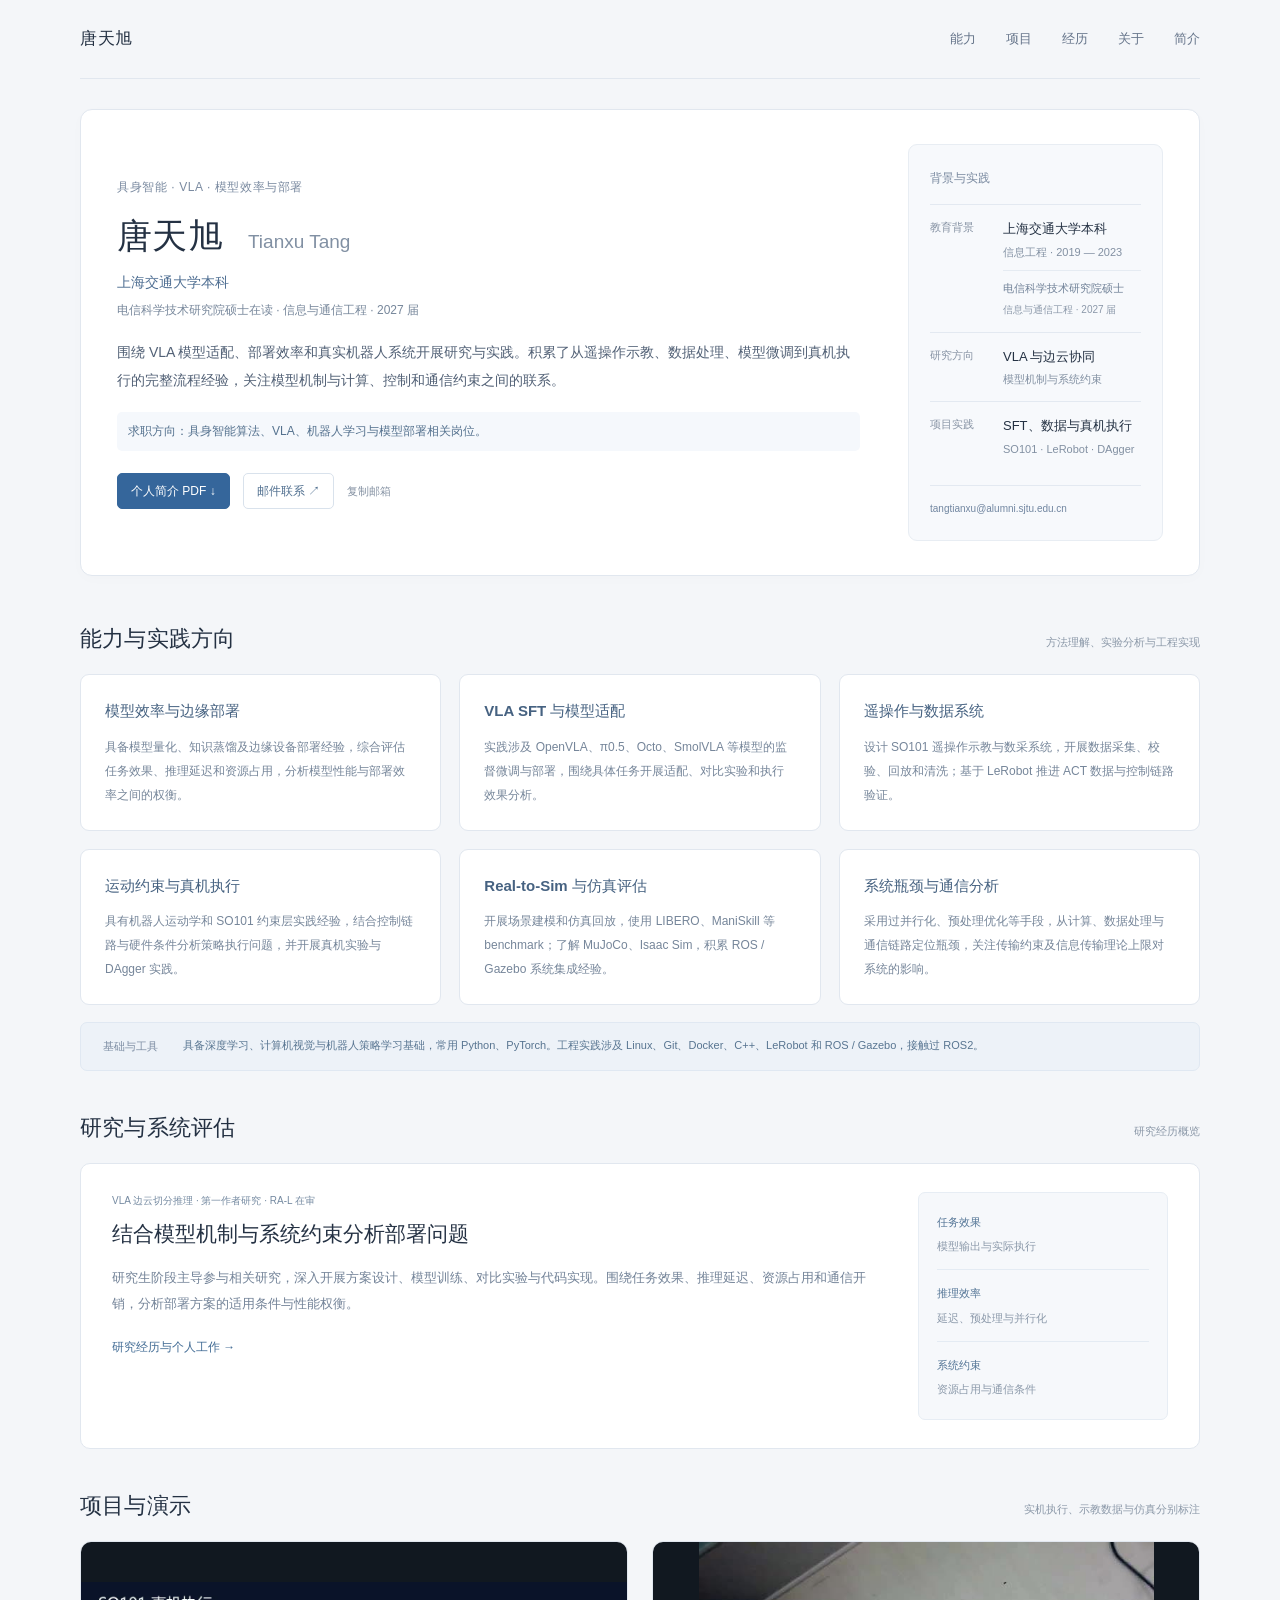
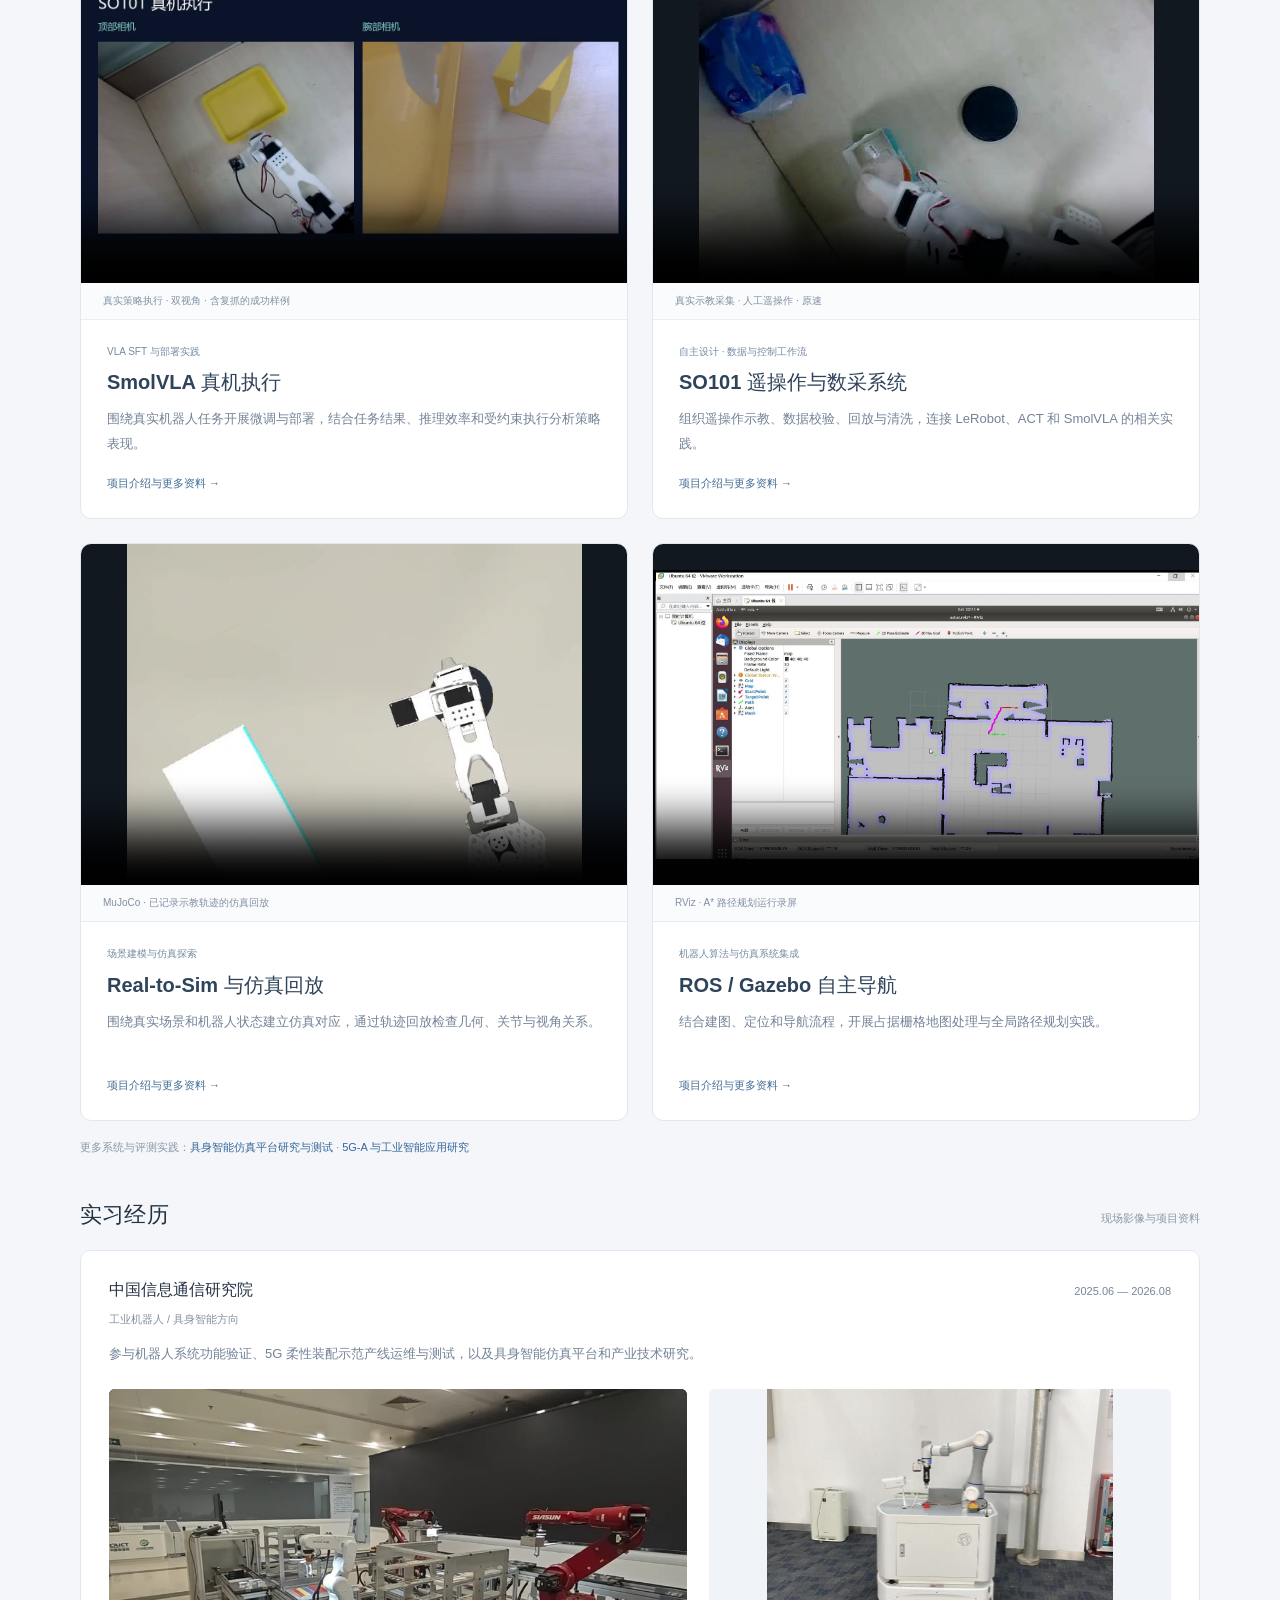
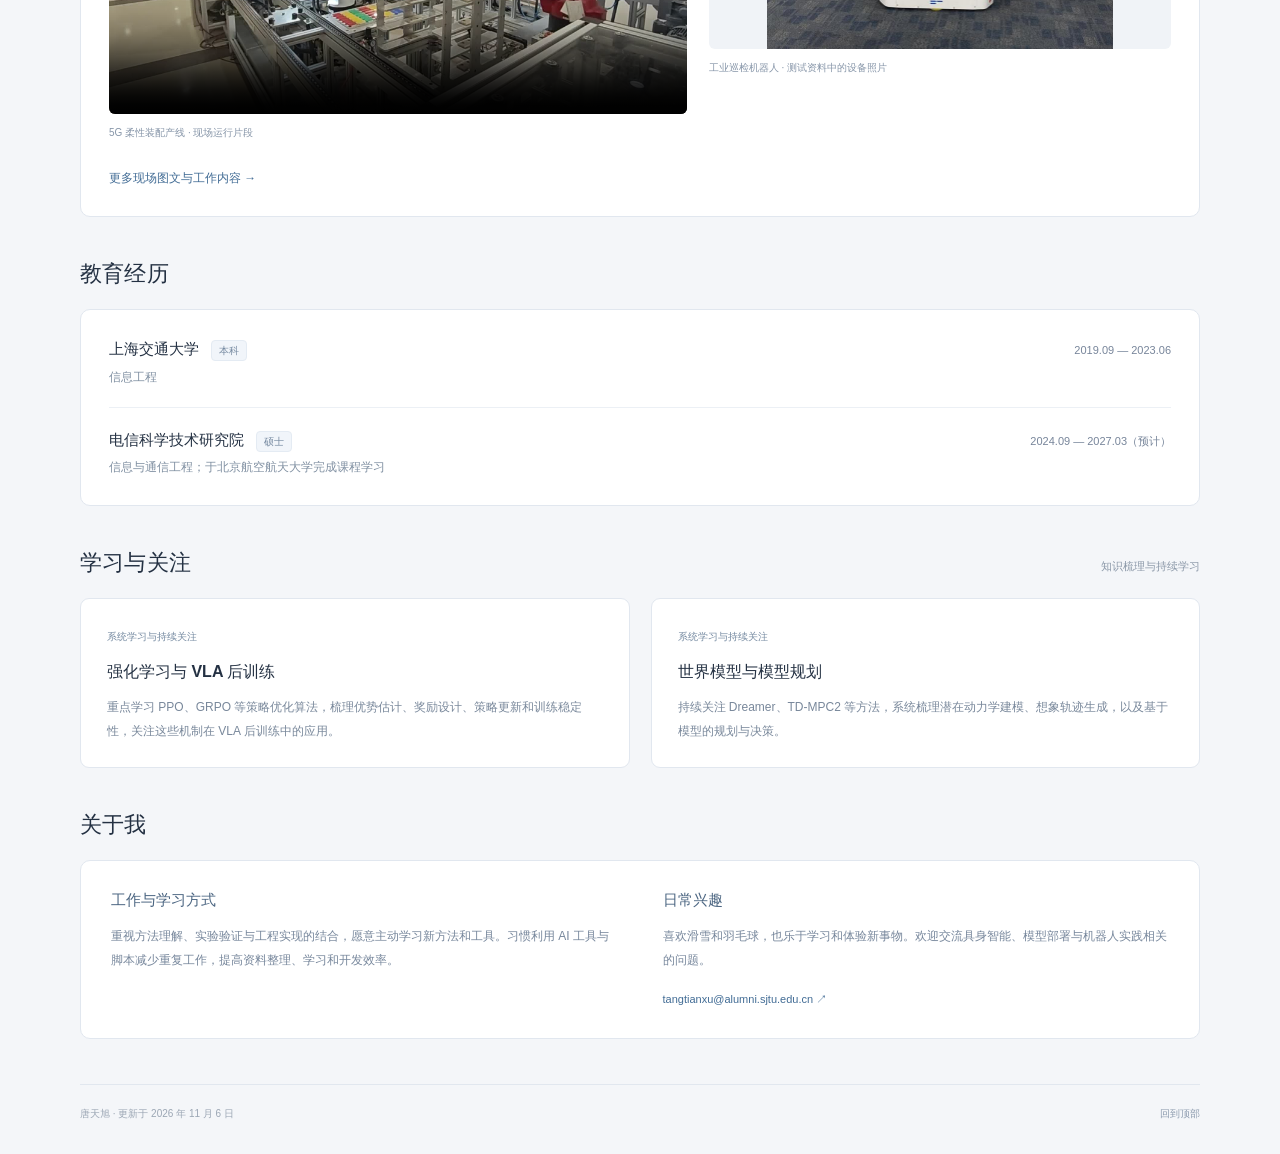
==== index.html @ 14cd5f8f "Publish portfolio with project demos and public profile" ====
<!doctype html><html lang="zh-CN"><head><meta charset="utf-8"><meta name="viewport" content="width=device-width, initial-scale=1"><meta name="theme-color" content="#f4f6f9"><meta name="description" content="唐天旭：上海交通大学本科，电信科学技术研究院硕士在读。VLA监督微调、模型效率、机器人数据与执行系统、Real-to-Sim项目与个人能力介绍。"><title>唐天旭 | 具身智能与模型部署</title><meta property="og:title" content="唐天旭 | 具身智能与模型部署"><meta property="og:description" content="VLA SFT、模型效率、机器人数据与真机执行。上海交通大学本科，电信科学技术研究院硕士在读。"><link rel="icon" href="favicon.svg" type="image/svg+xml"><link rel="stylesheet" href="styles.css"><script src="app.js" defer></script></head><body><a class="skip-link" href="#main">跳至正文</a><div class="page"><header class="site-header"><a class="site-name" href="index.html#about">唐天旭</a><nav aria-label="页面导航"><a href="index.html#capabilities">能力</a><a href="index.html#projects">项目</a><a href="index.html#experience">经历</a><a href="index.html#about-me">关于</a><a href="assets/tianxu-tang-profile.pdf" target="_blank" rel="noopener">简介</a></nav></header><main id="main">
<section class="intro" id="about" aria-labelledby="name"><div class="intro-main"><p class="intro-label">具身智能 · VLA · 模型效率与部署</p><h1 id="name">唐天旭 <span>Tianxu Tang</span></h1><p class="affiliation education-overview"><strong class="education-primary">上海交通大学本科</strong><span class="education-secondary">电信科学技术研究院硕士在读 · 信息与通信工程 · 2027 届</span></p><p>围绕 VLA 模型适配、部署效率和真实机器人系统开展研究与实践。积累了从遥操作示教、数据处理、模型微调到真机执行的完整流程经验，关注模型机制与计算、控制和通信约束之间的联系。</p><p class="job-interest">求职方向：具身智能算法、VLA、机器人学习与模型部署相关岗位。</p><div class="profile-links"><a class="resume-link" href="assets/tianxu-tang-profile.pdf" target="_blank" rel="noopener" download="唐天旭_个人简介.pdf">个人简介 PDF ↓</a><a class="email-link" href="mailto:tangtianxu@alumni.sjtu.edu.cn">邮件联系 ↗</a><button id="copy-email" type="button">复制邮箱</button><span id="copy-status" role="status"></span></div></div><aside class="profile-summary" aria-label="背景与实践概览"><p class="summary-heading">背景与实践</p><dl><div><dt>教育背景</dt><dd>上海交通大学本科<span>信息工程 · 2019 — 2023</span><span class="summary-masters">电信科学技术研究院硕士<span>信息与通信工程 · 2027 届</span></span></dd></div><div><dt>研究方向</dt><dd>VLA 与边云协同<span>模型机制与系统约束</span></dd></div><div><dt>项目实践</dt><dd>SFT、数据与真机执行<span>SO101 · LeRobot · DAgger</span></dd></div></dl><a href="mailto:tangtianxu@alumni.sjtu.edu.cn">tangtianxu@alumni.sjtu.edu.cn</a></aside></section>
<section id="capabilities" aria-labelledby="capabilities-title"><div class="section-heading"><h2 id="capabilities-title">能力与实践方向</h2><span>方法理解、实验分析与工程实现</span></div><div class="capability-grid"><article class="capability-card"><h3>模型效率与边缘部署</h3><p>具备模型量化、知识蒸馏及边缘设备部署经验，综合评估任务效果、推理延迟和资源占用，分析模型性能与部署效率之间的权衡。</p></article><article class="capability-card"><h3>VLA SFT 与模型适配</h3><p>实践涉及 OpenVLA、π0.5、Octo、SmolVLA 等模型的监督微调与部署，围绕具体任务开展适配、对比实验和执行效果分析。</p></article><article class="capability-card"><h3>遥操作与数据系统</h3><p>设计 SO101 遥操作示教与数采系统，开展数据采集、校验、回放和清洗；基于 LeRobot 推进 ACT 数据与控制链路验证。</p></article><article class="capability-card"><h3>运动约束与真机执行</h3><p>具有机器人运动学和 SO101 约束层实践经验，结合控制链路与硬件条件分析策略执行问题，并开展真机实验与 DAgger 实践。</p></article><article class="capability-card"><h3>Real-to-Sim 与仿真评估</h3><p>开展场景建模和仿真回放，使用 LIBERO、ManiSkill 等 benchmark；了解 MuJoCo、Isaac Sim，积累 ROS / Gazebo 系统集成经验。</p></article><article class="capability-card"><h3>系统瓶颈与通信分析</h3><p>采用过并行化、预处理优化等手段，从计算、数据处理与通信链路定位瓶颈，关注传输约束及信息传输理论上限对系统的影响。</p></article></div><div class="toolbox"><span>基础与工具</span><p>具备深度学习、计算机视觉与机器人策略学习基础，常用 Python、PyTorch。工程实践涉及 Linux、Git、Docker、C++、LeRobot 和 ROS / Gazebo，接触过 ROS2。</p></div></section>
<section id="research" aria-labelledby="research-title"><div class="section-heading"><h2 id="research-title">研究与系统评估</h2><span>研究经历概览</span></div><article class="research-overview"><div><p class="work-label">VLA 边云切分推理 · 第一作者研究 · RA-L 在审</p><h3>结合模型机制与系统约束分析部署问题</h3><p>研究生阶段主导参与相关研究，深入开展方案设计、模型训练、对比实验与代码实现。围绕任务效果、推理延迟、资源占用和通信开销，分析部署方案的适用条件与性能权衡。</p><a class="project-detail-link" href="projects/splitvla-codec.html">研究经历与个人工作 →</a></div><dl class="evaluation-focus"><div><dt>任务效果</dt><dd>模型输出与实际执行</dd></div><div><dt>推理效率</dt><dd>延迟、预处理与并行化</dd></div><div><dt>系统约束</dt><dd>资源占用与通信条件</dd></div></dl></article></section>
<section id="projects" aria-labelledby="projects-title"><div class="section-heading"><h2 id="projects-title">项目与演示</h2><span>实机执行、示教数据与仿真分别标注</span></div><div class="work-grid"><article class="work-card"><div class="work-media"><video controls muted playsinline preload="metadata" poster="assets/practice/smolvla-execution.png" aria-label="真实策略执行 · 双视角 · 含复抓的成功样例"><source src="assets/practice/smolvla-execution.mp4" type="video/mp4">可<a href="assets/practice/smolvla-execution.mp4">打开视频</a>。</video></div><p class="media-caption">真实策略执行 · 双视角 · 含复抓的成功样例</p><div class="work-card-body"><p class="work-label">VLA SFT 与部署实践</p><h3>SmolVLA 真机执行</h3><p>围绕真实机器人任务开展微调与部署，结合任务结果、推理效率和受约束执行分析策略表现。</p><div class="work-links"><a class="project-detail-link" href="projects/so101.html">项目介绍与更多资料 →</a></div></div></article><article class="work-card"><div class="work-media"><video controls muted playsinline preload="metadata" poster="assets/demos/so101-toy-poster.jpg" aria-label="真实示教采集 · 人工遥操作 · 原速"><source src="assets/demos/so101-toy-demonstration.mp4" type="video/mp4">可<a href="assets/demos/so101-toy-demonstration.mp4">打开视频</a>。</video></div><p class="media-caption">真实示教采集 · 人工遥操作 · 原速</p><div class="work-card-body"><p class="work-label">自主设计 · 数据与控制工作流</p><h3>SO101 遥操作与数采系统</h3><p>组织遥操作示教、数据校验、回放与清洗，连接 LeRobot、ACT 和 SmolVLA 的相关实践。</p><div class="work-links"><a class="project-detail-link" href="projects/so101.html#data-workflow">项目介绍与更多资料 →</a></div></div></article><article class="work-card"><div class="work-media"><video controls muted playsinline preload="metadata" poster="assets/practice/mujoco-trajectory-replay.jpg" aria-label="MuJoCo · 已记录示教轨迹的仿真回放"><source src="assets/practice/mujoco-trajectory-replay.mp4" type="video/mp4">可<a href="assets/practice/mujoco-trajectory-replay.mp4">打开视频</a>。</video></div><p class="media-caption">MuJoCo · 已记录示教轨迹的仿真回放</p><div class="work-card-body"><p class="work-label">场景建模与仿真探索</p><h3>Real-to-Sim 与仿真回放</h3><p>围绕真实场景和机器人状态建立仿真对应，通过轨迹回放检查几何、关节与视角关系。</p><div class="work-links"><a class="project-detail-link" href="projects/real-to-sim.html">项目介绍与更多资料 →</a></div></div></article><article class="work-card"><div class="work-media"><video controls muted playsinline preload="metadata" poster="assets/evidence/navigation-poster.jpg" aria-label="RViz · A* 路径规划运行录屏"><source src="assets/evidence/navigation-astar.mp4" type="video/mp4">可<a href="assets/evidence/navigation-astar.mp4">打开视频</a>。</video></div><p class="media-caption">RViz · A* 路径规划运行录屏</p><div class="work-card-body"><p class="work-label">机器人算法与仿真系统集成</p><h3>ROS / Gazebo 自主导航</h3><p>结合建图、定位和导航流程，开展占据栅格地图处理与全局路径规划实践。</p><div class="work-links"><a class="project-detail-link" href="projects/navigation.html">项目介绍与更多资料 →</a></div></div></article></div><p class="other-research-link">更多系统与评测实践：<a href="projects/industry.html#simulation">具身智能仿真平台研究与测试</a> · <a href="projects/industry.html#5g">5G-A 与工业智能应用研究</a></p></section>
<section id="experience" aria-labelledby="experience-heading"><div class="section-heading"><h2 id="experience-heading">实习经历</h2><span>现场影像与项目资料</span></div><article class="experience-card"><div class="entry-heading"><h3>中国信息通信研究院</h3><span class="date">2025.06 — 2026.08</span></div><p class="metadata">工业机器人 / 具身智能方向</p><p class="experience-summary">参与机器人系统功能验证、5G 柔性装配示范产线运维与测试，以及具身智能仿真平台和产业技术研究。</p><div class="experience-media"><figure><video controls muted playsinline preload="metadata" poster="assets/evidence/production-line-poster.jpg" aria-label="5G柔性装配示范产线现场运行片段"><source src="assets/evidence/production-line-demo.mp4" type="video/mp4">可<a href="assets/evidence/production-line-demo.mp4">打开产线视频</a>。</video><figcaption>5G 柔性装配产线 · 现场运行片段</figcaption></figure><figure><a href="assets/evidence/inspection-robot.jpeg" target="_blank" rel="noopener"><img src="assets/evidence/inspection-robot.jpeg" alt="原始测试报告中保存的工业巡检复合机器人设备照片。" loading="lazy"></a><figcaption>工业巡检机器人 · 测试资料中的设备照片</figcaption></figure></div><a class="project-detail-link" href="projects/industry.html">更多现场图文与工作内容 →</a></article></section><section id="education" aria-labelledby="education-heading"><div class="section-heading"><h2 id="education-heading">教育经历</h2></div><div class="education-card"><div class="education-entry"><div><h3>上海交通大学 <span class="degree-label">本科</span></h3><p>信息工程</p></div><span class="date">2019.09 — 2023.06</span></div><div class="education-entry"><div><h3>电信科学技术研究院 <span class="degree-label">硕士</span></h3><p>信息与通信工程；于北京航空航天大学完成课程学习</p></div><span class="date">2024.09 — 2027.03（预计）</span></div></div></section>
<section id="learning" aria-labelledby="learning-title"><div class="section-heading"><h2 id="learning-title">学习与关注</h2><span>知识梳理与持续学习</span></div><div class="learning-grid"><article class="learning-card"><span class="work-label">系统学习与持续关注</span><h3>强化学习与 VLA 后训练</h3><p>重点学习 PPO、GRPO 等策略优化算法，梳理优势估计、奖励设计、策略更新和训练稳定性，关注这些机制在 VLA 后训练中的应用。</p></article><article class="learning-card"><span class="work-label">系统学习与持续关注</span><h3>世界模型与模型规划</h3><p>持续关注 Dreamer、TD-MPC2 等方法，系统梳理潜在动力学建模、想象轨迹生成，以及基于模型的规划与决策。</p></article></div></section>
<section id="about-me" aria-labelledby="about-title"><div class="section-heading"><h2 id="about-title">关于我</h2></div><div class="about-card"><div><h3>工作与学习方式</h3><p>重视方法理解、实验验证与工程实现的结合，愿意主动学习新方法和工具。习惯利用 AI 工具与脚本减少重复工作，提高资料整理、学习和开发效率。</p></div><div><h3>日常兴趣</h3><p>喜欢滑雪和羽毛球，也乐于学习和体验新事物。欢迎交流具身智能、模型部署与机器人实践相关的问题。</p><a class="project-detail-link" href="mailto:tangtianxu@alumni.sjtu.edu.cn">tangtianxu@alumni.sjtu.edu.cn ↗</a></div></div></section>
</main><footer><span>唐天旭 · 更新于 2026 年 11 月 6 日</span><a href="#about">回到顶部</a></footer></div></body></html>
---- styles.css ----
@charset "UTF-8";
:root{--bg:#f4f6f9;--surface:#fff;--ink:#243143;--muted:#718096;--blue:#35669b;--border:#e1e7ef;--soft:#f5f8fc;font-family:Arial,"Segoe UI","Microsoft YaHei",sans-serif;color:var(--ink);background:var(--bg);font-size:14px;line-height:1.85;font-synthesis:none;text-rendering:optimizeLegibility}
*{box-sizing:border-box}html{scroll-behavior:smooth;scroll-padding-top:95px}body{margin:0}a{color:var(--blue);text-decoration:none}a:hover{text-decoration:underline}button,select{font:inherit}button{cursor:pointer}a:focus-visible,button:focus-visible,select:focus-visible,summary:focus-visible{outline:2px solid var(--blue);outline-offset:4px}p{margin:10px 0}strong{font-weight:600}.page{width:calc(100% - 80px);max-width:1120px;margin:0 auto}.site-header{height:79px;display:flex;align-items:center;justify-content:space-between;gap:25px;border-bottom:1px solid var(--border);position:sticky;top:0;background:var(--bg);z-index:10}.site-name{font-size:17px;font-weight:600;color:var(--ink);letter-spacing:.5px}.site-header nav{display:flex;gap:30px;font-size:13px}.site-header nav a{color:#65748a;padding:8px 0}.site-header nav a:hover{color:var(--blue);text-decoration:none}.intro{display:grid;grid-template-columns:minmax(0,1fr) 255px;gap:48px;align-items:center;margin-top:30px;margin-bottom:46px;padding:34px 36px;background:var(--surface);border:1px solid var(--border);border-radius:12px;box-shadow:0 3px 14px #23344804}.intro-label{font-size:12px;color:#7a8aa0;margin:0 0 13px;letter-spacing:.6px}h1{font-size:35px;line-height:1.4;font-weight:600;letter-spacing:.3px;margin:0 0 11px}h1 span{font-size:19px;color:#8190a3;margin-left:15px;font-weight:400;letter-spacing:0}.affiliation{font-size:12px;line-height:1.8;color:#718096;margin:0 0 19px}.intro-main>p:not(.affiliation):not(.intro-label){font-size:13px;line-height:1.95;color:#526176}.intro-main .job-interest{font-size:12px!important;margin:18px 0 0;padding:8px 11px;background:var(--soft);border-radius:5px;color:#54718e!important}.profile-links{display:flex;gap:13px;align-items:center;flex-wrap:wrap;margin-top:22px;font-size:12px}.profile-links a{display:inline-flex;align-items:center;gap:21px;padding:8px 13px;border-radius:5px;font-size:12px;line-height:1.5}.profile-links a:hover{text-decoration:none}.resume-link{background:var(--blue);color:white;border:1px solid var(--blue)}.resume-link:hover{background:#2a5789}.email-link{border:1px solid #d9e2ec;color:#506f8f;background:#fff}.email-link:hover{background:var(--soft)}.profile-links button{border:0;background:none;color:#8491a2;padding:5px 0;font-size:11px}.profile-links button:hover{color:var(--blue)}#copy-status{font-size:11px;color:#718096}.profile-summary{background:#f7f9fc;border:1px solid #e8edf3;border-radius:9px;padding:22px 21px;align-self:stretch;display:flex;flex-direction:column;justify-content:center}.summary-heading{font-size:12px;color:#7a8aa0;margin:0 0 15px;font-weight:400}.profile-summary dl{margin:0}.profile-summary dl>div{padding:13px 0;border-top:1px solid #e3e9f1;display:grid;grid-template-columns:64px 1fr;gap:9px;align-items:start}.profile-summary dt{font-size:11px;color:#8793a4;line-height:1.8}.profile-summary dd{margin:0;font-size:13px;font-weight:500;line-height:1.65}.profile-summary dd span{display:block;color:#8290a2;font-size:11px;font-weight:400;margin-top:3px}.profile-summary>a{font-size:10px;overflow-wrap:anywhere;margin-top:14px;padding-top:14px;border-top:1px solid #e3e9f1;color:#7186a0}
main>section:not(.intro){margin:40px 0}.section-heading{display:flex;justify-content:space-between;align-items:baseline;gap:20px;margin-bottom:19px}.section-heading h2{margin:0;font-size:22px;line-height:1.5;font-weight:600;letter-spacing:.2px}.section-heading>span{font-size:11px;color:#8b98a8}h3{font-size:16px;font-weight:600;line-height:1.7;margin:0 0 7px}.metadata{font-size:11px;color:#8490a1;margin:6px 0 13px}.featured-research{background:#fff;border:1px solid var(--border);border-radius:10px;padding:29px 30px;box-shadow:0 2px 9px #23344803}.publication{display:grid;grid-template-columns:245px minmax(0,1fr);gap:29px;align-items:start}.paper-thumbnail{display:block;padding-top:5px;text-align:center}.paper-thumbnail img{display:block;width:100%;height:auto;border:1px solid #e7ecf1;border-radius:5px}.paper-thumbnail:hover img{border-color:#bbcddd}.paper-thumbnail>span{font-size:10px;color:#97a2af;display:inline-block;margin-top:7px}.paper-description>h3{font-size:17px;line-height:1.65;margin-bottom:10px}.paper-description>h3 a{color:#315f8c}.paper-description>p{font-size:12px;color:#647186;line-height:1.95;margin:9px 0}.paper-description .metadata{font-size:11px;color:#7c8c9e}.paper-description strong{color:#3b5976}.resource-links{display:flex;gap:12px;align-items:center;flex-wrap:wrap;padding-top:5px}.resource-links>span{color:#c0c8d2}.note{font-size:11px!important;color:#8a97a7!important;line-height:1.9!important}.research-details{margin-left:274px;margin-top:9px}.research-details+.research-details{margin-top:3px}details{font-size:12px}summary{cursor:pointer;color:#5f7b98;line-height:1.8;padding:6px 0;font-size:11px}summary:hover{color:#285c91}.details-content{padding:10px 0 5px;color:#647186}.details-content>p{margin-top:0;margin-bottom:11px}.research-notes{display:grid;grid-template-columns:1fr 1fr;gap:18px;margin-top:18px}.text-publication{padding:23px 25px;background:#fff;border:1px solid var(--border);border-radius:9px}.text-publication h3{font-size:15px}.text-publication p{font-size:12px;color:#758296;line-height:1.95}.text-publication .metadata{font-size:10px;color:#8e9bad}.chart-controls{display:flex;gap:12px;align-items:center;margin:3px 0 17px;font-size:11px;color:#8391a2}.chart-controls select{font-size:11px;background:#fff;color:#516880;border:1px solid #d9e1eb;border-radius:4px;padding:5px 9px;max-width:100%}.comparison{max-width:590px}.bar-row{display:grid;grid-template-columns:43px 1fr 58px;gap:12px;align-items:center;font-size:11px;margin:12px 0}.bar-row>span:last-child{text-align:right;font-variant-numeric:tabular-nums}.bar-track{height:14px;background:#f0f3f7;border-radius:2px;overflow:hidden}.bar{height:100%;transition:width .25s}.raw{background:#b4c0cf}.codec{background:#4d7ba6}.chart-summary{font-size:11px;color:#687f96}.table-scroll{overflow-x:auto;max-width:100%;margin:18px 0}table{width:100%;border-collapse:collapse;white-space:nowrap;font-size:10px;font-variant-numeric:tabular-nums}caption{text-align:left;font-size:10px;color:#8996a6;padding-bottom:8px}th,td{padding:8px 9px;border-bottom:1px solid #e9edf3;text-align:right}th:first-child,td:first-child{text-align:left}th{font-weight:500;color:#6d8097}thead{background:#f5f8fb}
.project-list{display:grid;grid-template-columns:1fr 1fr;gap:20px}.project{background:#fff;border:1px solid var(--border);border-radius:10px;padding:25px 27px;min-width:0}.entry-heading{display:flex;justify-content:space-between;align-items:baseline;gap:20px}.entry-heading h3{margin:0}.project .entry-heading{display:block}.project .entry-heading h3{font-size:16px}.date{font-size:11px;font-weight:400;color:#94a0af;white-space:nowrap}.project .date{display:block;margin-top:4px}.project .metadata{padding-bottom:13px;border-bottom:1px solid #edf0f5;margin-bottom:15px}.project details{margin-top:9px}ul{margin:12px 0 9px;padding-left:18px;font-size:12px;color:#68778a;line-height:1.95}li{padding-left:2px;margin:7px 0}.other-projects{font-size:11px;color:#8a97a7;margin:16px 2px 0}.experience-card{background:#fff;border:1px solid var(--border);border-radius:10px;padding:25px 28px}.experience-card .metadata{margin-bottom:12px}.experience-card ul{max-width:950px}.education-card{background:#fff;border:1px solid var(--border);border-radius:10px;padding:7px 28px}.education-entry{display:flex;justify-content:space-between;align-items:baseline;gap:20px;padding:19px 0}.education-entry+.education-entry{border-top:1px solid #ecf0f5}.education-entry h3{font-size:15px;margin:0}.education-entry p{font-size:12px;margin:4px 0 0;color:#8090a2}.skills{display:grid;grid-template-columns:110px 1fr;gap:15px 24px;margin:0;font-size:12px;padding:25px 28px;border:1px solid var(--border);border-radius:10px;background:#fff}.skills dt{color:#8a98a9}.skills dd{margin:0;color:#687a8d}footer{display:flex;justify-content:space-between;gap:20px;font-size:10px;color:#9ba6b4;border-top:1px solid var(--border);margin-top:45px;padding:20px 0 30px}footer a{color:#8c9bae}.skip-link{position:fixed;top:-100px;left:12px;background:white;border:1px solid var(--blue);padding:8px 13px;z-index:20}.skip-link:focus{top:12px}
@media(min-width:1450px){.intro{padding:38px 42px;gap:58px}.page{max-width:1140px}}
@media(max-width:1000px){.page{width:calc(100% - 56px)}.intro{grid-template-columns:minmax(0,1fr) 220px;gap:30px;padding:30px}.profile-summary{padding:19px 17px}.profile-summary dl>div{grid-template-columns:55px 1fr;gap:7px}.profile-summary dd{font-size:12px}.profile-summary dt{font-size:10px}.profile-summary>a{font-size:9px}.publication{grid-template-columns:205px minmax(0,1fr);gap:25px}.research-details{margin-left:230px}.project{padding:23px}.project .entry-heading h3{font-size:15px}.intro-main>p:not(.affiliation):not(.intro-label){font-size:12px}.profile-links{gap:11px}.profile-links a{gap:15px;padding:8px 11px}}
@media(max-width:780px){.page{width:calc(100% - 40px)}.site-header{height:68px}.site-header nav{gap:24px;font-size:12px}.intro{padding:28px;grid-template-columns:minmax(0,1fr) 200px;gap:25px;margin-top:23px}.profile-summary{padding:17px 15px}.profile-summary dl>div{display:block;padding:10px 0}.profile-summary dt{margin-bottom:3px}.profile-summary dd{font-size:11px}.profile-summary dd span{font-size:10px}.profile-summary>a{font-size:9px;line-height:1.8}.summary-heading{font-size:11px;margin-bottom:9px}h1{font-size:29px}h1 span{display:block;margin:5px 0 0;font-size:16px}.affiliation{font-size:11px}.intro-label{font-size:10px}.profile-links{gap:10px;margin-top:18px}.profile-links a{font-size:11px;padding:8px 10px;gap:13px}.profile-links button{font-size:10px}.featured-research{padding:24px}.publication{grid-template-columns:165px minmax(0,1fr);gap:22px}.paper-description>h3{font-size:15px}.research-details{margin-left:187px}.project-list{gap:16px}.project{padding:21px}.project .entry-heading h3{font-size:14px}.project .metadata{font-size:10px}.research-notes{gap:16px}.text-publication{padding:21px}.text-publication h3{font-size:14px}.entry-heading{gap:14px}.section-heading h2{font-size:20px}.section-heading>span{font-size:10px}}
@media(max-width:620px){html{scroll-padding-top:82px}:root{font-size:13px}.page{width:calc(100% - 32px)}.site-header{height:62px}.site-name{font-size:16px}.site-header nav{gap:19px;font-size:11px}.intro{display:block;margin-top:19px;padding:25px 23px;margin-bottom:32px;border-radius:10px}.intro-label{font-size:10px;margin-bottom:10px}h1{font-size:29px;line-height:1.4}h1 span{display:inline-block;font-size:16px;margin:0 0 0 10px}.affiliation{font-size:11px;margin-bottom:16px}.intro-main>p:not(.affiliation):not(.intro-label){font-size:12px;line-height:1.95}.intro-main .job-interest{font-size:11px!important;margin-top:15px;padding:8px 10px}.profile-links{gap:12px;margin-top:19px}.profile-links a{font-size:11px;gap:18px;padding:9px 12px}.profile-links button{font-size:10px}.profile-summary{display:block;margin-top:24px;padding:17px 16px;border-radius:7px}.summary-heading{font-size:10px;margin-bottom:12px}.profile-summary dl{display:grid;grid-template-columns:1fr 1fr;gap:14px}.profile-summary dl>div{padding:0;border:0;display:block}.profile-summary dl>div:last-child{grid-column:1/-1;border-top:1px solid #e6ecf3;padding-top:12px;display:grid;grid-template-columns:1fr 1fr;gap:10px}.profile-summary dl>div:last-child dd span{margin-top:3px}.profile-summary dt{font-size:9px;margin-bottom:5px}.profile-summary dd{font-size:12px}.profile-summary dd span{font-size:10px}.profile-summary>a{display:block;font-size:10px;margin-top:13px;padding-top:12px}.section-heading{margin-bottom:14px;gap:12px}.section-heading h2{font-size:19px}.section-heading>span{font-size:9px}main>section:not(.intro){margin:30px 0}.featured-research{padding:22px 21px;border-radius:9px}.publication{display:flex;flex-direction:column;gap:18px}.paper-thumbnail{width:100%;max-width:310px;padding:0;margin:0 auto}.paper-thumbnail>span{font-size:9px;margin-top:5px}.paper-description>h3{font-size:15px;line-height:1.75}.paper-description>p{font-size:12px}.paper-description .metadata{font-size:10px}.resource-links{gap:10px}.research-details{margin-left:0;margin-top:9px}summary{font-size:11px}.research-notes{grid-template-columns:1fr;gap:13px;margin-top:13px}.text-publication{padding:20px 21px;border-radius:8px}.text-publication h3{font-size:14px}.text-publication p{font-size:11px}.text-publication .metadata{font-size:10px}.project-list{grid-template-columns:1fr;gap:14px}.project{padding:21px 22px;border-radius:9px}.project .entry-heading{display:flex;gap:13px}.project .entry-heading h3{font-size:14px}.project .date{font-size:9px;white-space:normal;flex-shrink:0}.project .metadata{font-size:10px;margin-top:7px}.other-projects{font-size:10px;line-height:1.9;margin-top:13px}.experience-card{padding:22px}.entry-heading{display:block}.entry-heading .date{display:block;font-size:10px;margin-top:3px}.entry-heading h3{font-size:15px}.metadata{font-size:10px}ul{font-size:11px;line-height:1.95}.education-card{padding:2px 22px}.education-entry{display:block;padding:19px 0}.education-entry h3{font-size:14px}.education-entry p{font-size:11px}.education-entry .date{display:block;font-size:10px;margin-top:6px}.skills{padding:21px 22px;font-size:11px;grid-template-columns:74px minmax(0,1fr);gap:13px 12px}.skills dt{font-size:10px}.note{font-size:10px!important}.bar-row{grid-template-columns:35px 1fr 50px;gap:8px;font-size:10px}.chart-controls{gap:9px;font-size:10px}.chart-controls select{font-size:10px}.table-scroll{margin-top:14px}th,td{font-size:9px;padding:7px 6px}footer{font-size:9px;margin-top:32px;padding-bottom:24px}}
@media(max-width:360px){.page{width:calc(100% - 26px)}.site-header nav{gap:14px}.intro{padding:22px 19px}h1{font-size:26px}h1 span{font-size:14px;margin-left:8px}.profile-links{gap:10px}.profile-links a{padding:8px 10px;gap:12px}.profile-summary dd{font-size:11px}.profile-summary dd span{font-size:9px}.section-heading>span{font-size:8px}.project .entry-heading{display:block}.project .date{margin-top:3px}.skills{padding-inline:19px;grid-template-columns:68px minmax(0,1fr);gap:12px 10px}}
@media(prefers-reduced-motion:reduce){html{scroll-behavior:auto}.bar{transition:none}}
.note{color:#738197!important}.date{color:#77859a}.paper-description .metadata,.text-publication .metadata{color:#758397}
@media(min-width:781px){.intro-main>p:not(.affiliation):not(.intro-label){font-size:14px}.paper-description>p,.text-publication p,ul,.skills{font-size:13px}}
@media(min-width:621px){.work-card .work-media{aspect-ratio:16/10}}
.capability-grid{display:grid;grid-template-columns:repeat(3,minmax(0,1fr));gap:18px}.capability-card{padding:23px 24px;background:#fff;border:1px solid var(--border);border-radius:9px}.capability-card h3{font-size:15px;color:#466281;margin-bottom:11px}.capability-card p{font-size:12px;line-height:2;color:#76869a;margin:0}.toolbox{display:flex;align-items:center;gap:25px;background:#edf2f8;border:1px solid #e0e8f2;border-radius:7px;margin-top:17px;padding:13px 22px}.toolbox>span{font-size:11px;color:#7d8da3;white-space:nowrap}.toolbox p{font-size:11px;color:#587591;line-height:1.8;margin:0}.research-overview{display:grid;grid-template-columns:minmax(0,1fr) 250px;gap:40px;background:#fff;border:1px solid var(--border);border-radius:10px;padding:28px 31px}.research-overview h3{font-size:21px;margin:7px 0 14px;line-height:1.6}.research-overview>div>p:not(.work-label){font-size:13px;line-height:2;color:#738398;margin:0 0 17px}.evaluation-focus{margin:0;align-self:center;background:#f6f8fb;border:1px solid #e7edf4;border-radius:7px;padding:6px 18px}.evaluation-focus>div{padding:13px 0}.evaluation-focus>div+div{border-top:1px solid #e4ebf3}.evaluation-focus dt{font-size:11px;color:#547596;margin-bottom:4px}.evaluation-focus dd{font-size:11px;color:#8a98a9;margin:0}.learning-grid{display:grid;grid-template-columns:1fr 1fr;gap:21px}.learning-card{padding:24px 26px;background:#fff;border:1px solid var(--border);border-radius:9px}.learning-card h3{font-size:16px;margin:9px 0 10px}.learning-card p{font-size:12px;color:#79889b;line-height:2;margin:0}.about-card{display:grid;grid-template-columns:1fr 1fr;gap:45px;background:#fff;border:1px solid var(--border);border-radius:10px;padding:26px 30px}.about-card h3{font-size:15px;color:#4c6682;margin-bottom:12px}.about-card p{font-size:12px;line-height:2;color:#77879c;margin:0 0 14px}.about-card .project-detail-link{font-size:11px;overflow-wrap:anywhere}.work-grid{row-gap:25px}.work-card-body>p:not(.work-label):not(.result-context){min-height:0}.profile-summary dd{overflow-wrap:anywhere}
@media(max-width:900px){.capability-grid{grid-template-columns:1fr 1fr}.research-overview{grid-template-columns:minmax(0,1fr) 205px;gap:25px;padding:25px}.research-overview h3{font-size:19px}.about-card{gap:28px}.toolbox{gap:18px}}
@media(max-width:620px){.capability-grid{grid-template-columns:1fr;gap:13px}.capability-card{padding:21px 22px}.capability-card h3{font-size:15px;margin-bottom:9px}.capability-card p{font-size:12px}.toolbox{display:block;padding:15px 20px}.toolbox>span{font-size:10px}.toolbox p{margin-top:7px;font-size:10px}.research-overview{display:block;padding:22px}.research-overview h3{font-size:18px}.research-overview>div>p:not(.work-label){font-size:12px}.evaluation-focus{margin-top:22px;padding:5px 17px}.evaluation-focus>div{display:grid;grid-template-columns:68px minmax(0,1fr);gap:12px;padding:11px 0}.evaluation-focus dt{margin:0;font-size:10px}.evaluation-focus dd{font-size:10px}.learning-grid{grid-template-columns:1fr;gap:14px}.learning-card{padding:22px}.learning-card h3{font-size:15px}.learning-card p{font-size:12px}.about-card{grid-template-columns:1fr;gap:18px;padding:23px}.about-card p{font-size:12px}.site-header nav{gap:15px;font-size:11px}.work-grid{row-gap:20px}}
@media(max-width:360px){.site-header nav{gap:11px;font-size:10px}.site-header{gap:15px}.profile-links{gap:10px}}
.education-overview{line-height:1.7}.education-overview .education-primary{display:block;font-size:14px;font-weight:600;color:#4e6e92}.education-overview .education-secondary{display:block;font-size:12px;color:#77879b;margin-top:5px}.profile-summary dd .summary-masters{font-size:11px;color:#718298;margin-top:9px;padding-top:8px;border-top:1px solid #e5ebf2;line-height:1.8}.profile-summary dd .summary-masters span{font-size:10px;color:#8c99aa;margin-top:2px}
.support-projects{display:grid;grid-template-columns:1fr 1fr;gap:22px}.support-project{background:#fff;border:1px solid var(--border);border-radius:10px;overflow:hidden;min-width:0}.support-media{display:block;aspect-ratio:16/9;overflow:hidden;background:#edf1f6}.support-media video{display:block;width:100%;height:100%;object-fit:contain;background:#121922}.support-media img{display:block;width:100%;height:100%;object-fit:contain}.support-project-body{padding:22px 25px 25px}.support-project-body h3{font-size:17px;margin:6px 0 10px}.support-project-body>p:not(.work-label){font-size:12px;line-height:1.9;color:#75869a;margin:0 0 18px}.support-project-body .work-label{font-size:10px}.other-research-link{font-size:11px;color:#8a98aa;margin:16px 0 0}.experience-media{display:grid;grid-template-columns:1.25fr 1fr;gap:22px;margin:23px 0}.experience-media figure{margin:0;min-width:0}.experience-media figure>a{display:block;aspect-ratio:16/9;background:#f0f3f7;border-radius:6px;overflow:hidden}.experience-media img{display:block;width:100%;height:100%;object-fit:contain}.experience-media video{display:block;width:100%;aspect-ratio:16/9;border-radius:6px;background:#111820}.experience-media figcaption{font-size:10px;line-height:1.8;color:#8695a8;margin-top:10px}.evidence-video,.evidence-figure{margin:17px 0 21px}.evidence-video video{width:100%;display:block;aspect-ratio:16/9;background:#121922;border-radius:6px}.evidence-video figcaption,.evidence-figure figcaption,.evidence-gallery figcaption{font-size:10px;line-height:1.9;color:#8493a6;margin-top:10px}.evidence-figure img{display:block;width:100%;height:auto;border-radius:5px}.source-note{font-size:10px!important;color:#8997a8!important;line-height:1.9!important}.evidence-gallery{display:grid;grid-template-columns:1fr 1fr;gap:23px;margin-top:24px}.evidence-gallery figure{margin:0;min-width:0}.evidence-gallery figure>a{display:block;aspect-ratio:16/10;background:#f1f4f8;border-radius:5px;overflow:hidden}.evidence-gallery img{display:block;width:100%;height:100%;object-fit:contain}
@media(max-width:780px){.education-overview .education-primary{font-size:13px}.education-overview .education-secondary{font-size:11px}.profile-summary dd .summary-masters{font-size:10px}.support-projects{gap:18px}.support-project-body{padding:21px}.support-project-body h3{font-size:15px}.experience-media{gap:17px}.experience-media figcaption{font-size:9px}}
@media(max-width:620px){.education-overview .education-primary{font-size:13px}.education-overview .education-secondary{font-size:11px;line-height:1.85;max-width:270px}.profile-summary dd .summary-masters{font-size:10px;line-height:1.8;margin-top:7px;padding-top:6px}.profile-summary dd .summary-masters span{font-size:9px}.support-projects{grid-template-columns:1fr;gap:17px}.support-project-body{padding:21px 22px}.support-project-body h3{font-size:16px}.support-project-body>p:not(.work-label){font-size:12px}.experience-media{grid-template-columns:1fr;gap:20px;margin-top:20px}.experience-media figcaption{font-size:10px}.evidence-gallery{grid-template-columns:1fr;gap:23px}.evidence-video figcaption,.evidence-figure figcaption,.evidence-gallery figcaption{font-size:10px}.other-research-link{font-size:10px;line-height:1.9}}
.work-grid{display:grid;grid-template-columns:1fr 1fr;gap:24px}.work-card{background:#fff;border:1px solid var(--border);border-radius:11px;overflow:hidden;min-width:0}.work-media{position:relative;aspect-ratio:4/3;background:#edf1f6;overflow:hidden}.work-media>video{display:block;width:100%;height:100%;object-fit:contain;background:#111820}.keyframe-viewer{background:#e9edf3;display:flex;align-items:center;justify-content:center;padding:18px 18px 48px}.keyframe-viewer>img{height:100%;width:auto;max-width:100%;object-fit:contain;border-radius:4px}.keyframe-controls{display:flex;gap:7px;justify-content:center;position:absolute;bottom:12px;left:12px;right:12px}.keyframe-controls button{font-size:10px;padding:5px 13px;line-height:1.5;border:1px solid #cdd7e3;background:#f9fbfd;color:#74849a;border-radius:4px}.keyframe-controls button.active{background:var(--blue);border-color:var(--blue);color:white}.media-caption{font-size:10px;line-height:1.6;margin:0;padding:10px 22px;color:#8190a2;border-bottom:1px solid #e8edf3;background:#fafbfd}.work-card-body{padding:23px 26px 25px}.work-label{font-size:10px;color:#758aa1;margin:0 0 6px}.work-card-body h3{font-size:20px;margin:0 0 10px;color:#2f435a;line-height:1.5}.work-card-body>p:not(.work-label):not(.result-context){font-size:13px;line-height:1.9;color:#748397;min-height:49px;margin:0}.result-highlight{display:flex;align-items:center;gap:14px;margin:19px 0 8px;padding-top:15px;border-top:1px solid #edf1f5;flex-wrap:wrap}.result-highlight strong{font-size:25px;line-height:1.4;color:#3a6590;font-weight:600}.result-highlight>span{font-size:10px;line-height:1.7;color:#8b98a9;max-width:190px}.result-context{font-size:10px!important;color:#8c99aa!important;margin:7px 0 18px;line-height:1.8}.work-links{display:flex;align-items:center;gap:24px;font-size:11px;margin-top:16px}.work-links a{font-size:11px}.project-detail-link{font-size:12px;display:inline-flex;align-items:center;gap:15px;color:#426c95}.project-detail-link span{font-size:14px}.demo-task{border-top:1px solid #edf1f5;padding-top:15px;display:flex;gap:13px;align-items:center;margin:19px 0 9px;min-height:51px}.demo-task span{font-size:10px;color:#8a98a8}.demo-task strong{font-size:16px;color:#536d87;font-weight:500}.compact-projects{display:grid;grid-template-columns:repeat(3,minmax(0,1fr));gap:18px}.compact-projects>a{padding:22px 23px;background:#fff;border:1px solid var(--border);border-radius:9px;display:block}.compact-projects>a:hover{border-color:#bbcddd;text-decoration:none}.compact-category{font-size:10px;color:#8e9daf}.compact-projects h3{font-size:15px;margin:9px 0 7px;color:#4b6077}.compact-projects p{font-size:11px;line-height:1.9;color:#8493a5;margin:0 0 15px}.compact-more{font-size:10px;color:#5b7da0}.experience-summary{font-size:13px;color:#738296;line-height:1.95;margin:9px 0 17px;max-width:900px}.degree-label{display:inline-block;font-size:10px;font-weight:400;color:#7589a0;background:#f1f5fa;border:1px solid #e4ebf3;padding:1px 7px;margin-left:8px;vertical-align:middle;border-radius:4px}.detail-page{max-width:980px}.back-link{display:inline-block;font-size:11px;color:#8796a8;margin-top:24px}.detail-intro{padding:29px 31px;background:white;border:1px solid var(--border);border-radius:10px;margin-top:18px!important}.detail-intro h1{font-size:27px;margin:0 0 10px;line-height:1.6}.detail-intro p{font-size:12px;line-height:1.9;color:#8493a5;margin:0}.detail-section{padding:27px 31px;background:#fff;border:1px solid var(--border);border-radius:9px;margin:20px 0!important;min-width:0}.detail-section h2{font-size:18px;margin:0 0 17px;font-weight:500}.detail-section>p,.detail-section>ul{font-size:13px;color:#718095;line-height:1.95}.full-figure{margin:0}.full-figure img{display:block;width:100%;height:auto}.full-figure figcaption,.video-demo figcaption{font-size:10px;color:#8a98a9;line-height:1.8;margin-top:12px}.detail-media-grid{display:grid;grid-template-columns:1fr 1fr;gap:22px;margin:20px 0}.video-demo{margin:0;min-width:0}.video-demo video{width:100%;aspect-ratio:4/3;display:block;border-radius:6px;background:#111820}.detail-section .table-scroll{margin-top:24px}.detail-section .comparison{max-width:640px}.detail-section .note{margin-top:17px}.detail-section .chart-summary{margin-top:17px}
@media(max-width:900px){.work-grid{gap:18px}.work-card-body{padding:22px}.work-card-body h3{font-size:18px}.work-card-body>p:not(.work-label):not(.result-context){font-size:12px}.result-highlight{gap:10px}.result-highlight strong{font-size:23px}.result-highlight>span{font-size:9px;max-width:150px}.demo-task strong{font-size:14px}.compact-projects{gap:14px}.compact-projects>a{padding:20px}.compact-projects h3{font-size:14px}.media-caption{font-size:9px;padding-inline:19px}}
@media(max-width:620px){.work-grid{grid-template-columns:1fr;gap:19px}.work-media{aspect-ratio:4/3}.work-card-body{padding:22px}.work-card-body h3{font-size:19px}.work-card-body>p:not(.work-label):not(.result-context){font-size:12px;min-height:0}.result-highlight strong{font-size:25px}.result-highlight>span{font-size:10px;max-width:none}.result-context{font-size:10px!important}.work-links{font-size:11px;gap:22px}.media-caption{font-size:9px;padding:9px 19px}.keyframe-controls button{font-size:10px}.compact-projects{grid-template-columns:1fr;gap:12px}.compact-projects>a{padding:18px 21px;position:relative}.compact-projects h3{font-size:14px;padding-right:65px;margin:5px 0}.compact-projects p{font-size:11px;margin-bottom:0;padding-right:35px}.compact-more{position:absolute;right:20px;top:22px;font-size:9px}.compact-category{font-size:9px}.experience-summary{font-size:12px}.degree-label{font-size:9px}.detail-page .site-header nav{gap:15px;font-size:10px}.detail-intro{padding:23px}.detail-intro h1{font-size:22px}.detail-intro p{font-size:11px}.detail-section{padding:23px;margin:16px 0!important}.detail-section h2{font-size:17px}.detail-section>p,.detail-section>ul{font-size:12px}.detail-media-grid{grid-template-columns:1fr;gap:24px}.video-demo figcaption,.full-figure figcaption{font-size:10px}.back-link{font-size:10px;margin-top:19px}}
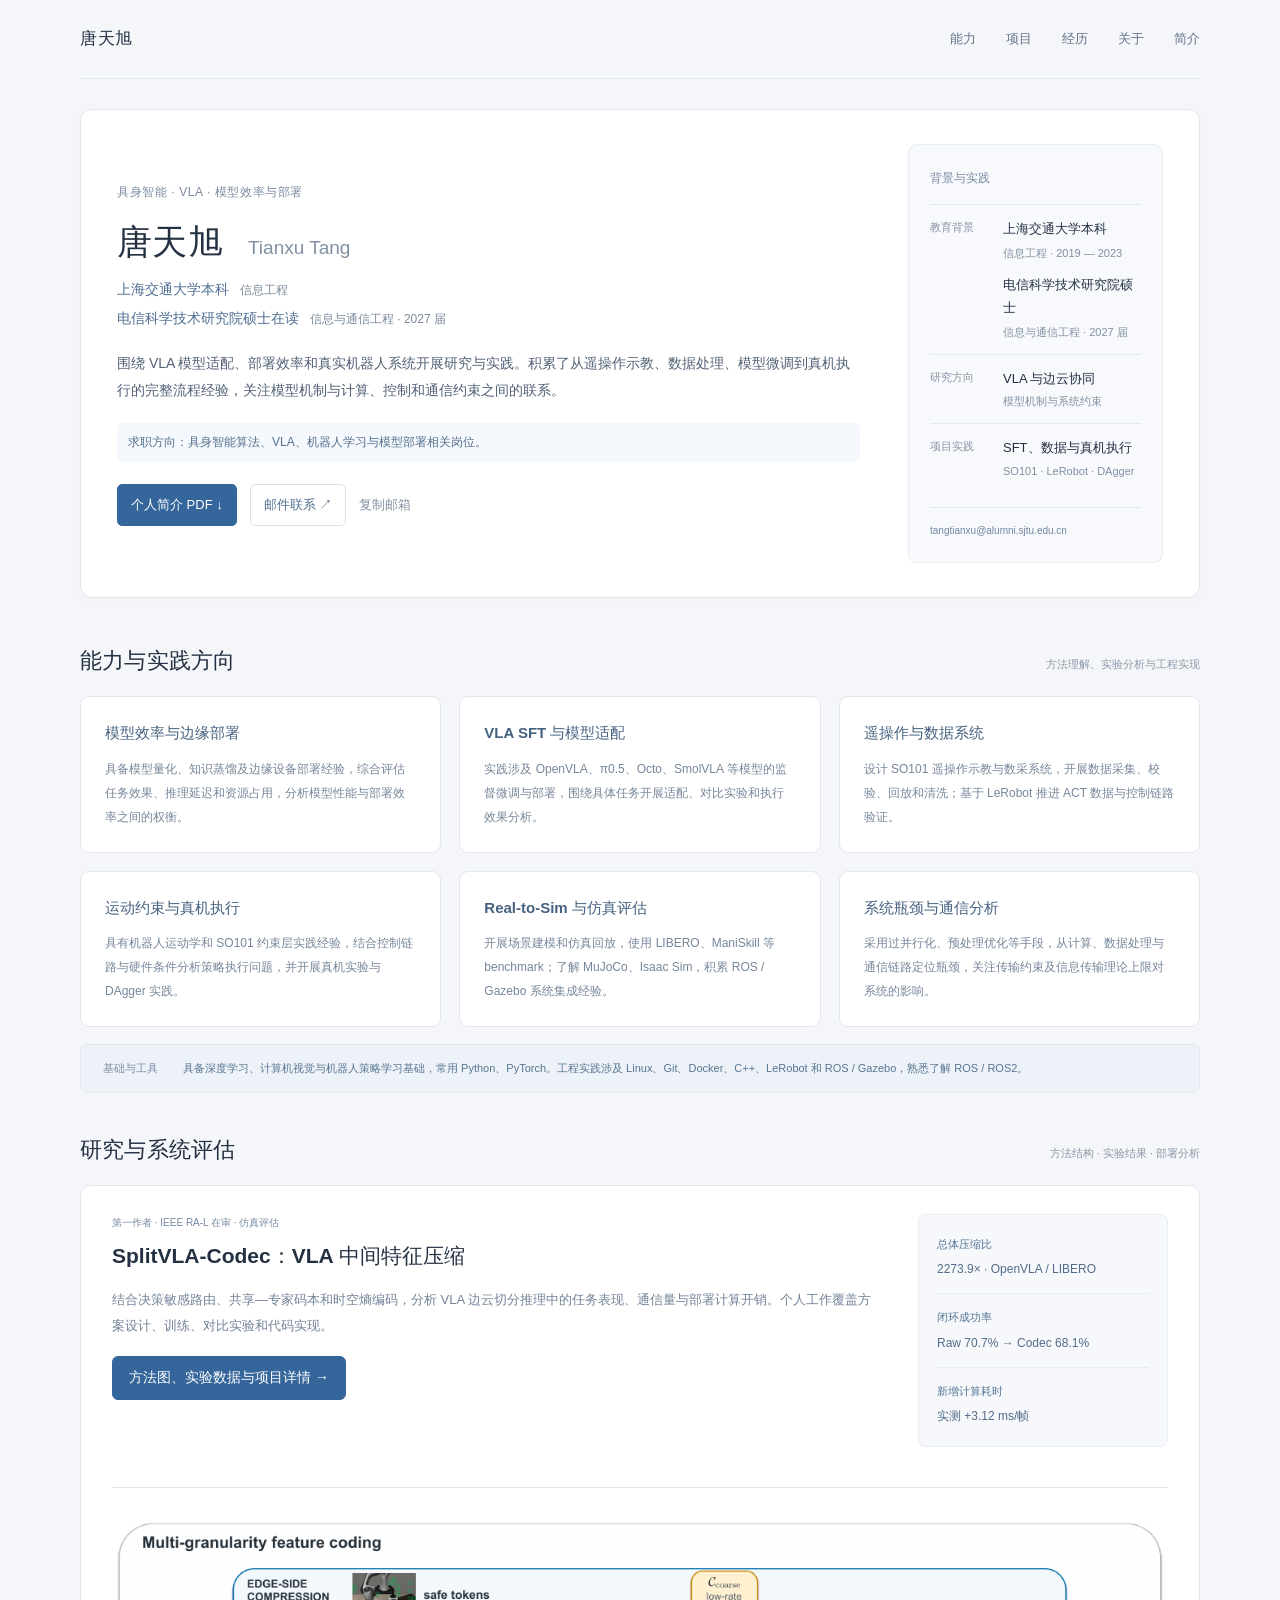
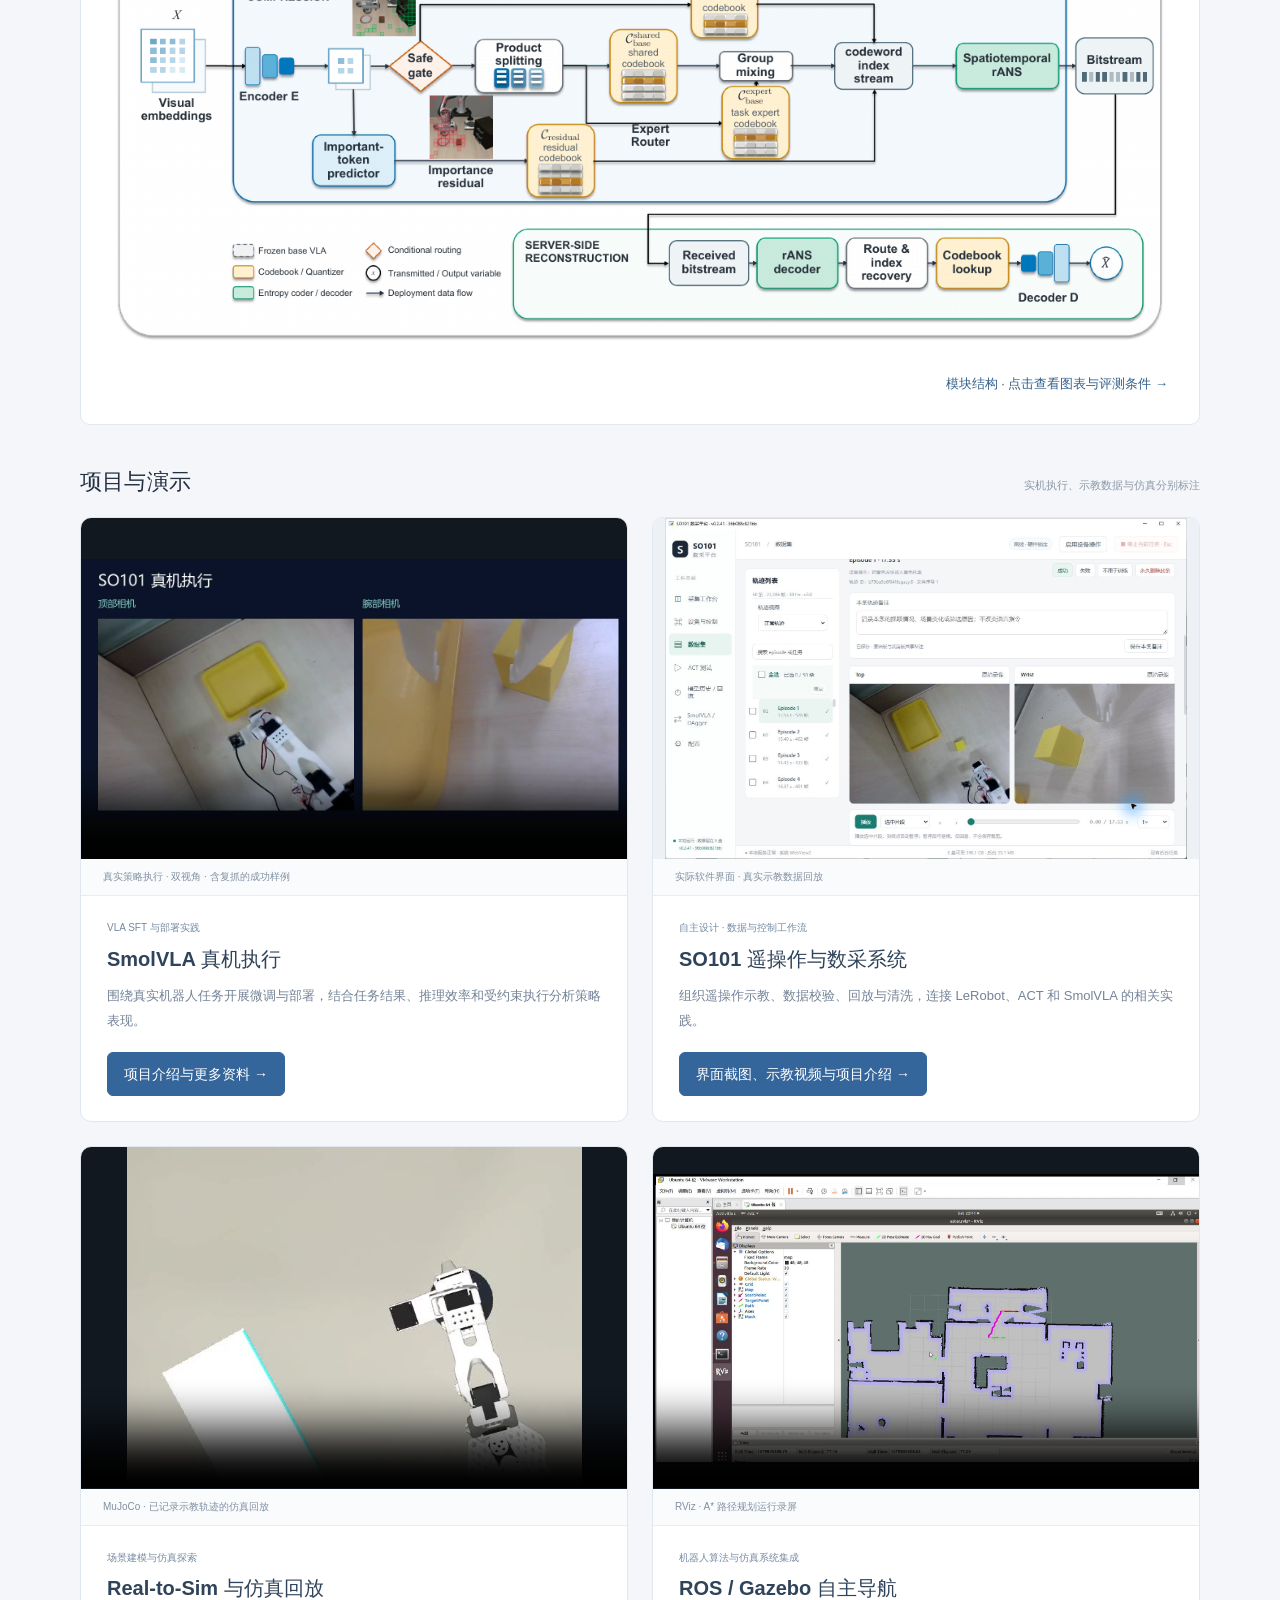
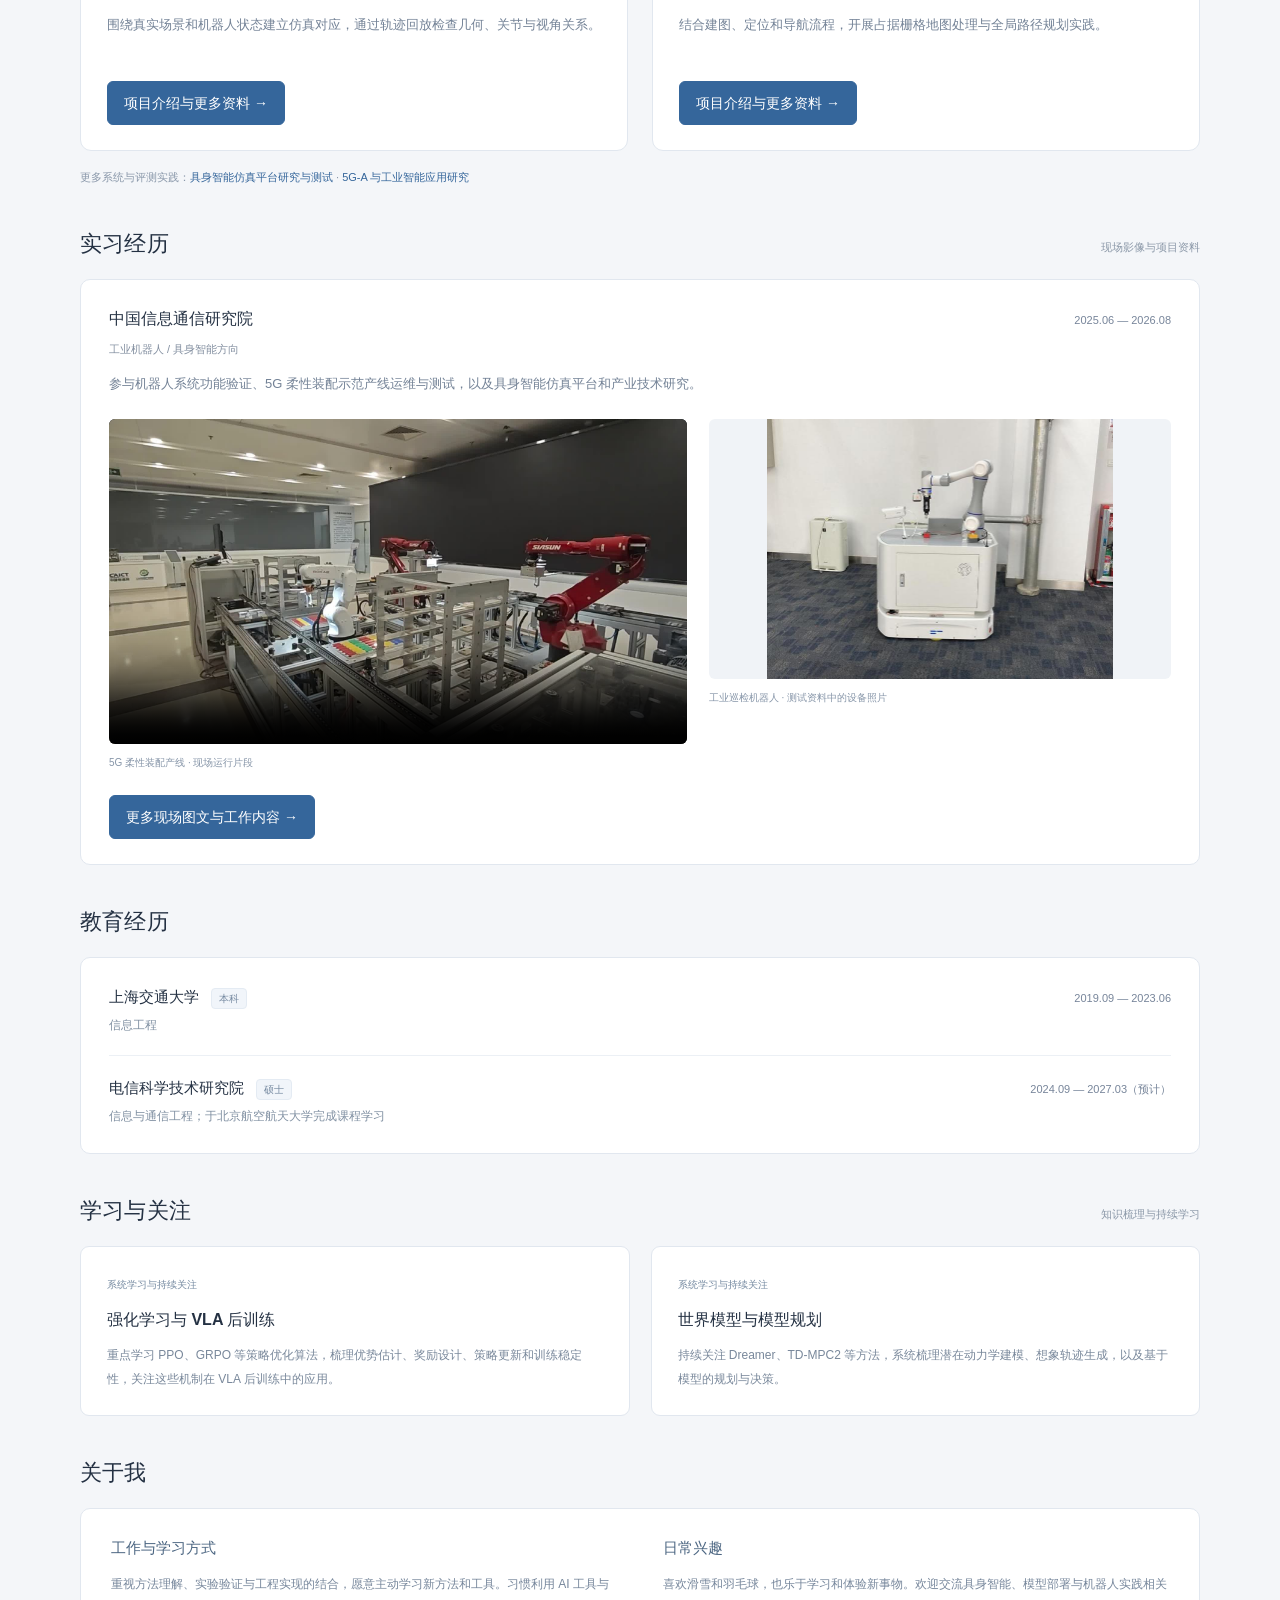
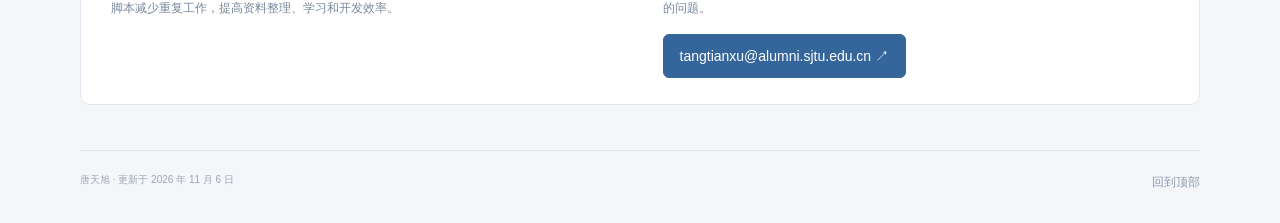
==== commit 9fb9b8eb: "Restore research figures and results, add platform screenshots and clearer links" ====
--- a/index.html
+++ b/index.html
@@ -1,8 +1,8 @@
 <!doctype html><html lang="zh-CN"><head><meta charset="utf-8"><meta name="viewport" content="width=device-width, initial-scale=1"><meta name="theme-color" content="#f4f6f9"><meta name="description" content="唐天旭：上海交通大学本科，电信科学技术研究院硕士在读。VLA监督微调、模型效率、机器人数据与执行系统、Real-to-Sim项目与个人能力介绍。"><title>唐天旭 | 具身智能与模型部署</title><meta property="og:title" content="唐天旭 | 具身智能与模型部署"><meta property="og:description" content="VLA SFT、模型效率、机器人数据与真机执行。上海交通大学本科，电信科学技术研究院硕士在读。"><link rel="icon" href="favicon.svg" type="image/svg+xml"><link rel="stylesheet" href="styles.css"><script src="app.js" defer></script></head><body><a class="skip-link" href="#main">跳至正文</a><div class="page"><header class="site-header"><a class="site-name" href="index.html#about">唐天旭</a><nav aria-label="页面导航"><a href="index.html#capabilities">能力</a><a href="index.html#projects">项目</a><a href="index.html#experience">经历</a><a href="index.html#about-me">关于</a><a href="assets/tianxu-tang-profile.pdf" target="_blank" rel="noopener">简介</a></nav></header><main id="main">
-<section class="intro" id="about" aria-labelledby="name"><div class="intro-main"><p class="intro-label">具身智能 · VLA · 模型效率与部署</p><h1 id="name">唐天旭 <span>Tianxu Tang</span></h1><p class="affiliation education-overview"><strong class="education-primary">上海交通大学本科</strong><span class="education-secondary">电信科学技术研究院硕士在读 · 信息与通信工程 · 2027 届</span></p><p>围绕 VLA 模型适配、部署效率和真实机器人系统开展研究与实践。积累了从遥操作示教、数据处理、模型微调到真机执行的完整流程经验，关注模型机制与计算、控制和通信约束之间的联系。</p><p class="job-interest">求职方向：具身智能算法、VLA、机器人学习与模型部署相关岗位。</p><div class="profile-links"><a class="resume-link" href="assets/tianxu-tang-profile.pdf" target="_blank" rel="noopener" download="唐天旭_个人简介.pdf">个人简介 PDF ↓</a><a class="email-link" href="mailto:tangtianxu@alumni.sjtu.edu.cn">邮件联系 ↗</a><button id="copy-email" type="button">复制邮箱</button><span id="copy-status" role="status"></span></div></div><aside class="profile-summary" aria-label="背景与实践概览"><p class="summary-heading">背景与实践</p><dl><div><dt>教育背景</dt><dd>上海交通大学本科<span>信息工程 · 2019 — 2023</span><span class="summary-masters">电信科学技术研究院硕士<span>信息与通信工程 · 2027 届</span></span></dd></div><div><dt>研究方向</dt><dd>VLA 与边云协同<span>模型机制与系统约束</span></dd></div><div><dt>项目实践</dt><dd>SFT、数据与真机执行<span>SO101 · LeRobot · DAgger</span></dd></div></dl><a href="mailto:tangtianxu@alumni.sjtu.edu.cn">tangtianxu@alumni.sjtu.edu.cn</a></aside></section>
-<section id="capabilities" aria-labelledby="capabilities-title"><div class="section-heading"><h2 id="capabilities-title">能力与实践方向</h2><span>方法理解、实验分析与工程实现</span></div><div class="capability-grid"><article class="capability-card"><h3>模型效率与边缘部署</h3><p>具备模型量化、知识蒸馏及边缘设备部署经验，综合评估任务效果、推理延迟和资源占用，分析模型性能与部署效率之间的权衡。</p></article><article class="capability-card"><h3>VLA SFT 与模型适配</h3><p>实践涉及 OpenVLA、π0.5、Octo、SmolVLA 等模型的监督微调与部署，围绕具体任务开展适配、对比实验和执行效果分析。</p></article><article class="capability-card"><h3>遥操作与数据系统</h3><p>设计 SO101 遥操作示教与数采系统，开展数据采集、校验、回放和清洗；基于 LeRobot 推进 ACT 数据与控制链路验证。</p></article><article class="capability-card"><h3>运动约束与真机执行</h3><p>具有机器人运动学和 SO101 约束层实践经验，结合控制链路与硬件条件分析策略执行问题，并开展真机实验与 DAgger 实践。</p></article><article class="capability-card"><h3>Real-to-Sim 与仿真评估</h3><p>开展场景建模和仿真回放，使用 LIBERO、ManiSkill 等 benchmark；了解 MuJoCo、Isaac Sim，积累 ROS / Gazebo 系统集成经验。</p></article><article class="capability-card"><h3>系统瓶颈与通信分析</h3><p>采用过并行化、预处理优化等手段，从计算、数据处理与通信链路定位瓶颈，关注传输约束及信息传输理论上限对系统的影响。</p></article></div><div class="toolbox"><span>基础与工具</span><p>具备深度学习、计算机视觉与机器人策略学习基础，常用 Python、PyTorch。工程实践涉及 Linux、Git、Docker、C++、LeRobot 和 ROS / Gazebo，接触过 ROS2。</p></div></section>
-<section id="research" aria-labelledby="research-title"><div class="section-heading"><h2 id="research-title">研究与系统评估</h2><span>研究经历概览</span></div><article class="research-overview"><div><p class="work-label">VLA 边云切分推理 · 第一作者研究 · RA-L 在审</p><h3>结合模型机制与系统约束分析部署问题</h3><p>研究生阶段主导参与相关研究，深入开展方案设计、模型训练、对比实验与代码实现。围绕任务效果、推理延迟、资源占用和通信开销，分析部署方案的适用条件与性能权衡。</p><a class="project-detail-link" href="projects/splitvla-codec.html">研究经历与个人工作 →</a></div><dl class="evaluation-focus"><div><dt>任务效果</dt><dd>模型输出与实际执行</dd></div><div><dt>推理效率</dt><dd>延迟、预处理与并行化</dd></div><div><dt>系统约束</dt><dd>资源占用与通信条件</dd></div></dl></article></section>
-<section id="projects" aria-labelledby="projects-title"><div class="section-heading"><h2 id="projects-title">项目与演示</h2><span>实机执行、示教数据与仿真分别标注</span></div><div class="work-grid"><article class="work-card"><div class="work-media"><video controls muted playsinline preload="metadata" poster="assets/practice/smolvla-execution.png" aria-label="真实策略执行 · 双视角 · 含复抓的成功样例"><source src="assets/practice/smolvla-execution.mp4" type="video/mp4">可<a href="assets/practice/smolvla-execution.mp4">打开视频</a>。</video></div><p class="media-caption">真实策略执行 · 双视角 · 含复抓的成功样例</p><div class="work-card-body"><p class="work-label">VLA SFT 与部署实践</p><h3>SmolVLA 真机执行</h3><p>围绕真实机器人任务开展微调与部署，结合任务结果、推理效率和受约束执行分析策略表现。</p><div class="work-links"><a class="project-detail-link" href="projects/so101.html">项目介绍与更多资料 →</a></div></div></article><article class="work-card"><div class="work-media"><video controls muted playsinline preload="metadata" poster="assets/demos/so101-toy-poster.jpg" aria-label="真实示教采集 · 人工遥操作 · 原速"><source src="assets/demos/so101-toy-demonstration.mp4" type="video/mp4">可<a href="assets/demos/so101-toy-demonstration.mp4">打开视频</a>。</video></div><p class="media-caption">真实示教采集 · 人工遥操作 · 原速</p><div class="work-card-body"><p class="work-label">自主设计 · 数据与控制工作流</p><h3>SO101 遥操作与数采系统</h3><p>组织遥操作示教、数据校验、回放与清洗，连接 LeRobot、ACT 和 SmolVLA 的相关实践。</p><div class="work-links"><a class="project-detail-link" href="projects/so101.html#data-workflow">项目介绍与更多资料 →</a></div></div></article><article class="work-card"><div class="work-media"><video controls muted playsinline preload="metadata" poster="assets/practice/mujoco-trajectory-replay.jpg" aria-label="MuJoCo · 已记录示教轨迹的仿真回放"><source src="assets/practice/mujoco-trajectory-replay.mp4" type="video/mp4">可<a href="assets/practice/mujoco-trajectory-replay.mp4">打开视频</a>。</video></div><p class="media-caption">MuJoCo · 已记录示教轨迹的仿真回放</p><div class="work-card-body"><p class="work-label">场景建模与仿真探索</p><h3>Real-to-Sim 与仿真回放</h3><p>围绕真实场景和机器人状态建立仿真对应，通过轨迹回放检查几何、关节与视角关系。</p><div class="work-links"><a class="project-detail-link" href="projects/real-to-sim.html">项目介绍与更多资料 →</a></div></div></article><article class="work-card"><div class="work-media"><video controls muted playsinline preload="metadata" poster="assets/evidence/navigation-poster.jpg" aria-label="RViz · A* 路径规划运行录屏"><source src="assets/evidence/navigation-astar.mp4" type="video/mp4">可<a href="assets/evidence/navigation-astar.mp4">打开视频</a>。</video></div><p class="media-caption">RViz · A* 路径规划运行录屏</p><div class="work-card-body"><p class="work-label">机器人算法与仿真系统集成</p><h3>ROS / Gazebo 自主导航</h3><p>结合建图、定位和导航流程，开展占据栅格地图处理与全局路径规划实践。</p><div class="work-links"><a class="project-detail-link" href="projects/navigation.html">项目介绍与更多资料 →</a></div></div></article></div><p class="other-research-link">更多系统与评测实践：<a href="projects/industry.html#simulation">具身智能仿真平台研究与测试</a> · <a href="projects/industry.html#5g">5G-A 与工业智能应用研究</a></p></section>
+<section class="intro" id="about" aria-labelledby="name"><div class="intro-main"><p class="intro-label">具身智能 · VLA · 模型效率与部署</p><h1 id="name">唐天旭 <span>Tianxu Tang</span></h1><p class="affiliation education-overview"><span class="education-primary">上海交通大学本科 <small>信息工程</small></span><span class="education-secondary">电信科学技术研究院硕士在读 <small>信息与通信工程 · 2027 届</small></span></p><p>围绕 VLA 模型适配、部署效率和真实机器人系统开展研究与实践。积累了从遥操作示教、数据处理、模型微调到真机执行的完整流程经验，关注模型机制与计算、控制和通信约束之间的联系。</p><p class="job-interest">求职方向：具身智能算法、VLA、机器人学习与模型部署相关岗位。</p><div class="profile-links"><a class="resume-link" href="assets/tianxu-tang-profile.pdf" target="_blank" rel="noopener" download="唐天旭_个人简介.pdf">个人简介 PDF ↓</a><a class="email-link" href="mailto:tangtianxu@alumni.sjtu.edu.cn">邮件联系 ↗</a><button id="copy-email" type="button">复制邮箱</button><span id="copy-status" role="status"></span></div></div><aside class="profile-summary" aria-label="背景与实践概览"><p class="summary-heading">背景与实践</p><dl><div><dt>教育背景</dt><dd class="summary-education"><div class="degree-summary"><span class="school-title">上海交通大学本科</span><span class="school-meta">信息工程 · 2019 — 2023</span></div><div class="degree-summary"><span class="school-title">电信科学技术研究院硕士</span><span class="school-meta">信息与通信工程 · 2027 届</span></div></dd></div><div><dt>研究方向</dt><dd>VLA 与边云协同<span>模型机制与系统约束</span></dd></div><div><dt>项目实践</dt><dd>SFT、数据与真机执行<span>SO101 · LeRobot · DAgger</span></dd></div></dl><a href="mailto:tangtianxu@alumni.sjtu.edu.cn">tangtianxu@alumni.sjtu.edu.cn</a></aside></section>
+<section id="capabilities" aria-labelledby="capabilities-title"><div class="section-heading"><h2 id="capabilities-title">能力与实践方向</h2><span>方法理解、实验分析与工程实现</span></div><div class="capability-grid"><article class="capability-card"><h3>模型效率与边缘部署</h3><p>具备模型量化、知识蒸馏及边缘设备部署经验，综合评估任务效果、推理延迟和资源占用，分析模型性能与部署效率之间的权衡。</p></article><article class="capability-card"><h3>VLA SFT 与模型适配</h3><p>实践涉及 OpenVLA、π0.5、Octo、SmolVLA 等模型的监督微调与部署，围绕具体任务开展适配、对比实验和执行效果分析。</p></article><article class="capability-card"><h3>遥操作与数据系统</h3><p>设计 SO101 遥操作示教与数采系统，开展数据采集、校验、回放和清洗；基于 LeRobot 推进 ACT 数据与控制链路验证。</p></article><article class="capability-card"><h3>运动约束与真机执行</h3><p>具有机器人运动学和 SO101 约束层实践经验，结合控制链路与硬件条件分析策略执行问题，并开展真机实验与 DAgger 实践。</p></article><article class="capability-card"><h3>Real-to-Sim 与仿真评估</h3><p>开展场景建模和仿真回放，使用 LIBERO、ManiSkill 等 benchmark；了解 MuJoCo、Isaac Sim，积累 ROS / Gazebo 系统集成经验。</p></article><article class="capability-card"><h3>系统瓶颈与通信分析</h3><p>采用过并行化、预处理优化等手段，从计算、数据处理与通信链路定位瓶颈，关注传输约束及信息传输理论上限对系统的影响。</p></article></div><div class="toolbox"><span>基础与工具</span><p>具备深度学习、计算机视觉与机器人策略学习基础，常用 Python、PyTorch。工程实践涉及 Linux、Git、Docker、C++、LeRobot 和 ROS / Gazebo，熟悉了解 ROS / ROS2。</p></div></section>
+<section id="research" aria-labelledby="research-title"><div class="section-heading"><h2 id="research-title">研究与系统评估</h2><span>方法结构 · 实验结果 · 部署分析</span></div><article class="research-overview"><div><p class="work-label">第一作者 · IEEE RA-L 在审 · 仿真评估</p><h3>SplitVLA-Codec：VLA 中间特征压缩</h3><p>结合决策敏感路由、共享—专家码本和时空熵编码，分析 VLA 边云切分推理中的任务表现、通信量与部署计算开销。个人工作覆盖方案设计、训练、对比实验和代码实现。</p><a class="project-detail-link" href="projects/splitvla-codec.html">方法图、实验数据与项目详情 →</a></div><dl class="evaluation-focus"><div><dt>总体压缩比</dt><dd>2273.9× · OpenVLA / LIBERO</dd></div><div><dt>闭环成功率</dt><dd>Raw 70.7% → Codec 68.1%</dd></div><div><dt>新增计算耗时</dt><dd>实测 +3.12 ms/帧</dd></div></dl><a class="research-preview" href="projects/splitvla-codec.html#architecture" aria-label="查看 SplitVLA-Codec 模块结构与实验"><img src="assets/research/architecture.png" width="1300" height="732" loading="lazy" alt="SplitVLA-Codec 分级特征编码与服务端重建结构"><span>模块结构 · 点击查看图表与评测条件 →</span></a></article></section>
+<section id="projects" aria-labelledby="projects-title"><div class="section-heading"><h2 id="projects-title">项目与演示</h2><span>实机执行、示教数据与仿真分别标注</span></div><div class="work-grid"><article class="work-card"><div class="work-media"><video controls muted playsinline preload="metadata" poster="assets/practice/smolvla-execution.png" aria-label="真实策略执行 · 双视角 · 含复抓的成功样例"><source src="assets/practice/smolvla-execution.mp4" type="video/mp4">可<a href="assets/practice/smolvla-execution.mp4">打开视频</a>。</video></div><p class="media-caption">真实策略执行 · 双视角 · 含复抓的成功样例</p><div class="work-card-body"><p class="work-label">VLA SFT 与部署实践</p><h3>SmolVLA 真机执行</h3><p>围绕真实机器人任务开展微调与部署，结合任务结果、推理效率和受约束执行分析策略表现。</p><div class="work-links"><a class="project-detail-link" href="projects/so101.html">项目介绍与更多资料 →</a></div></div></article><article class="work-card"><div class="work-media platform-card"><a href="projects/so101.html#platform"><img src="assets/platform/dataset-review.png" width="1425" height="935" loading="lazy" alt="SO101 数采平台实际界面：轨迹列表和双相机回放"></a></div><p class="media-caption">实际软件界面 · 真实示教数据回放</p><div class="work-card-body"><p class="work-label">自主设计 · 数据与控制工作流</p><h3>SO101 遥操作与数采系统</h3><p>组织遥操作示教、数据校验、回放与清洗，连接 LeRobot、ACT 和 SmolVLA 的相关实践。</p><div class="work-links"><a class="project-detail-link" href="projects/so101.html#platform">界面截图、示教视频与项目介绍 →</a></div></div></article><article class="work-card"><div class="work-media"><video controls muted playsinline preload="metadata" poster="assets/practice/mujoco-trajectory-replay.jpg" aria-label="MuJoCo · 已记录示教轨迹的仿真回放"><source src="assets/practice/mujoco-trajectory-replay.mp4" type="video/mp4">可<a href="assets/practice/mujoco-trajectory-replay.mp4">打开视频</a>。</video></div><p class="media-caption">MuJoCo · 已记录示教轨迹的仿真回放</p><div class="work-card-body"><p class="work-label">场景建模与仿真探索</p><h3>Real-to-Sim 与仿真回放</h3><p>围绕真实场景和机器人状态建立仿真对应，通过轨迹回放检查几何、关节与视角关系。</p><div class="work-links"><a class="project-detail-link" href="projects/real-to-sim.html">项目介绍与更多资料 →</a></div></div></article><article class="work-card"><div class="work-media"><video controls muted playsinline preload="metadata" poster="assets/evidence/navigation-poster.jpg" aria-label="RViz · A* 路径规划运行录屏"><source src="assets/evidence/navigation-astar.mp4" type="video/mp4">可<a href="assets/evidence/navigation-astar.mp4">打开视频</a>。</video></div><p class="media-caption">RViz · A* 路径规划运行录屏</p><div class="work-card-body"><p class="work-label">机器人算法与仿真系统集成</p><h3>ROS / Gazebo 自主导航</h3><p>结合建图、定位和导航流程，开展占据栅格地图处理与全局路径规划实践。</p><div class="work-links"><a class="project-detail-link" href="projects/navigation.html">项目介绍与更多资料 →</a></div></div></article></div><p class="other-research-link">更多系统与评测实践：<a href="projects/industry.html#simulation">具身智能仿真平台研究与测试</a> · <a href="projects/industry.html#5g">5G-A 与工业智能应用研究</a></p></section>
 <section id="experience" aria-labelledby="experience-heading"><div class="section-heading"><h2 id="experience-heading">实习经历</h2><span>现场影像与项目资料</span></div><article class="experience-card"><div class="entry-heading"><h3>中国信息通信研究院</h3><span class="date">2025.06 — 2026.08</span></div><p class="metadata">工业机器人 / 具身智能方向</p><p class="experience-summary">参与机器人系统功能验证、5G 柔性装配示范产线运维与测试，以及具身智能仿真平台和产业技术研究。</p><div class="experience-media"><figure><video controls muted playsinline preload="metadata" poster="assets/evidence/production-line-poster.jpg" aria-label="5G柔性装配示范产线现场运行片段"><source src="assets/evidence/production-line-demo.mp4" type="video/mp4">可<a href="assets/evidence/production-line-demo.mp4">打开产线视频</a>。</video><figcaption>5G 柔性装配产线 · 现场运行片段</figcaption></figure><figure><a href="assets/evidence/inspection-robot.jpeg" target="_blank" rel="noopener"><img src="assets/evidence/inspection-robot.jpeg" alt="原始测试报告中保存的工业巡检复合机器人设备照片。" loading="lazy"></a><figcaption>工业巡检机器人 · 测试资料中的设备照片</figcaption></figure></div><a class="project-detail-link" href="projects/industry.html">更多现场图文与工作内容 →</a></article></section><section id="education" aria-labelledby="education-heading"><div class="section-heading"><h2 id="education-heading">教育经历</h2></div><div class="education-card"><div class="education-entry"><div><h3>上海交通大学 <span class="degree-label">本科</span></h3><p>信息工程</p></div><span class="date">2019.09 — 2023.06</span></div><div class="education-entry"><div><h3>电信科学技术研究院 <span class="degree-label">硕士</span></h3><p>信息与通信工程；于北京航空航天大学完成课程学习</p></div><span class="date">2024.09 — 2027.03（预计）</span></div></div></section>
 <section id="learning" aria-labelledby="learning-title"><div class="section-heading"><h2 id="learning-title">学习与关注</h2><span>知识梳理与持续学习</span></div><div class="learning-grid"><article class="learning-card"><span class="work-label">系统学习与持续关注</span><h3>强化学习与 VLA 后训练</h3><p>重点学习 PPO、GRPO 等策略优化算法，梳理优势估计、奖励设计、策略更新和训练稳定性，关注这些机制在 VLA 后训练中的应用。</p></article><article class="learning-card"><span class="work-label">系统学习与持续关注</span><h3>世界模型与模型规划</h3><p>持续关注 Dreamer、TD-MPC2 等方法，系统梳理潜在动力学建模、想象轨迹生成，以及基于模型的规划与决策。</p></article></div></section>
 <section id="about-me" aria-labelledby="about-title"><div class="section-heading"><h2 id="about-title">关于我</h2></div><div class="about-card"><div><h3>工作与学习方式</h3><p>重视方法理解、实验验证与工程实现的结合，愿意主动学习新方法和工具。习惯利用 AI 工具与脚本减少重复工作，提高资料整理、学习和开发效率。</p></div><div><h3>日常兴趣</h3><p>喜欢滑雪和羽毛球，也乐于学习和体验新事物。欢迎交流具身智能、模型部署与机器人实践相关的问题。</p><a class="project-detail-link" href="mailto:tangtianxu@alumni.sjtu.edu.cn">tangtianxu@alumni.sjtu.edu.cn ↗</a></div></div></section>
--- a/styles.css
+++ b/styles.css
@@ -23,3 +23,12 @@
 .work-grid{display:grid;grid-template-columns:1fr 1fr;gap:24px}.work-card{background:#fff;border:1px solid var(--border);border-radius:11px;overflow:hidden;min-width:0}.work-media{position:relative;aspect-ratio:4/3;background:#edf1f6;overflow:hidden}.work-media>video{display:block;width:100%;height:100%;object-fit:contain;background:#111820}.keyframe-viewer{background:#e9edf3;display:flex;align-items:center;justify-content:center;padding:18px 18px 48px}.keyframe-viewer>img{height:100%;width:auto;max-width:100%;object-fit:contain;border-radius:4px}.keyframe-controls{display:flex;gap:7px;justify-content:center;position:absolute;bottom:12px;left:12px;right:12px}.keyframe-controls button{font-size:10px;padding:5px 13px;line-height:1.5;border:1px solid #cdd7e3;background:#f9fbfd;color:#74849a;border-radius:4px}.keyframe-controls button.active{background:var(--blue);border-color:var(--blue);color:white}.media-caption{font-size:10px;line-height:1.6;margin:0;padding:10px 22px;color:#8190a2;border-bottom:1px solid #e8edf3;background:#fafbfd}.work-card-body{padding:23px 26px 25px}.work-label{font-size:10px;color:#758aa1;margin:0 0 6px}.work-card-body h3{font-size:20px;margin:0 0 10px;color:#2f435a;line-height:1.5}.work-card-body>p:not(.work-label):not(.result-context){font-size:13px;line-height:1.9;color:#748397;min-height:49px;margin:0}.result-highlight{display:flex;align-items:center;gap:14px;margin:19px 0 8px;padding-top:15px;border-top:1px solid #edf1f5;flex-wrap:wrap}.result-highlight strong{font-size:25px;line-height:1.4;color:#3a6590;font-weight:600}.result-highlight>span{font-size:10px;line-height:1.7;color:#8b98a9;max-width:190px}.result-context{font-size:10px!important;color:#8c99aa!important;margin:7px 0 18px;line-height:1.8}.work-links{display:flex;align-items:center;gap:24px;font-size:11px;margin-top:16px}.work-links a{font-size:11px}.project-detail-link{font-size:12px;display:inline-flex;align-items:center;gap:15px;color:#426c95}.project-detail-link span{font-size:14px}.demo-task{border-top:1px solid #edf1f5;padding-top:15px;display:flex;gap:13px;align-items:center;margin:19px 0 9px;min-height:51px}.demo-task span{font-size:10px;color:#8a98a8}.demo-task strong{font-size:16px;color:#536d87;font-weight:500}.compact-projects{display:grid;grid-template-columns:repeat(3,minmax(0,1fr));gap:18px}.compact-projects>a{padding:22px 23px;background:#fff;border:1px solid var(--border);border-radius:9px;display:block}.compact-projects>a:hover{border-color:#bbcddd;text-decoration:none}.compact-category{font-size:10px;color:#8e9daf}.compact-projects h3{font-size:15px;margin:9px 0 7px;color:#4b6077}.compact-projects p{font-size:11px;line-height:1.9;color:#8493a5;margin:0 0 15px}.compact-more{font-size:10px;color:#5b7da0}.experience-summary{font-size:13px;color:#738296;line-height:1.95;margin:9px 0 17px;max-width:900px}.degree-label{display:inline-block;font-size:10px;font-weight:400;color:#7589a0;background:#f1f5fa;border:1px solid #e4ebf3;padding:1px 7px;margin-left:8px;vertical-align:middle;border-radius:4px}.detail-page{max-width:980px}.back-link{display:inline-block;font-size:11px;color:#8796a8;margin-top:24px}.detail-intro{padding:29px 31px;background:white;border:1px solid var(--border);border-radius:10px;margin-top:18px!important}.detail-intro h1{font-size:27px;margin:0 0 10px;line-height:1.6}.detail-intro p{font-size:12px;line-height:1.9;color:#8493a5;margin:0}.detail-section{padding:27px 31px;background:#fff;border:1px solid var(--border);border-radius:9px;margin:20px 0!important;min-width:0}.detail-section h2{font-size:18px;margin:0 0 17px;font-weight:500}.detail-section>p,.detail-section>ul{font-size:13px;color:#718095;line-height:1.95}.full-figure{margin:0}.full-figure img{display:block;width:100%;height:auto}.full-figure figcaption,.video-demo figcaption{font-size:10px;color:#8a98a9;line-height:1.8;margin-top:12px}.detail-media-grid{display:grid;grid-template-columns:1fr 1fr;gap:22px;margin:20px 0}.video-demo{margin:0;min-width:0}.video-demo video{width:100%;aspect-ratio:4/3;display:block;border-radius:6px;background:#111820}.detail-section .table-scroll{margin-top:24px}.detail-section .comparison{max-width:640px}.detail-section .note{margin-top:17px}.detail-section .chart-summary{margin-top:17px}
 @media(max-width:900px){.work-grid{gap:18px}.work-card-body{padding:22px}.work-card-body h3{font-size:18px}.work-card-body>p:not(.work-label):not(.result-context){font-size:12px}.result-highlight{gap:10px}.result-highlight strong{font-size:23px}.result-highlight>span{font-size:9px;max-width:150px}.demo-task strong{font-size:14px}.compact-projects{gap:14px}.compact-projects>a{padding:20px}.compact-projects h3{font-size:14px}.media-caption{font-size:9px;padding-inline:19px}}
 @media(max-width:620px){.work-grid{grid-template-columns:1fr;gap:19px}.work-media{aspect-ratio:4/3}.work-card-body{padding:22px}.work-card-body h3{font-size:19px}.work-card-body>p:not(.work-label):not(.result-context){font-size:12px;min-height:0}.result-highlight strong{font-size:25px}.result-highlight>span{font-size:10px;max-width:none}.result-context{font-size:10px!important}.work-links{font-size:11px;gap:22px}.media-caption{font-size:9px;padding:9px 19px}.keyframe-controls button{font-size:10px}.compact-projects{grid-template-columns:1fr;gap:12px}.compact-projects>a{padding:18px 21px;position:relative}.compact-projects h3{font-size:14px;padding-right:65px;margin:5px 0}.compact-projects p{font-size:11px;margin-bottom:0;padding-right:35px}.compact-more{position:absolute;right:20px;top:22px;font-size:9px}.compact-category{font-size:9px}.experience-summary{font-size:12px}.degree-label{font-size:9px}.detail-page .site-header nav{gap:15px;font-size:10px}.detail-intro{padding:23px}.detail-intro h1{font-size:22px}.detail-intro p{font-size:11px}.detail-section{padding:23px;margin:16px 0!important}.detail-section h2{font-size:17px}.detail-section>p,.detail-section>ul{font-size:12px}.detail-media-grid{grid-template-columns:1fr;gap:24px}.video-demo figcaption,.full-figure figcaption{font-size:10px}.back-link{font-size:10px;margin-top:19px}}
+
+/* Research figures and actual data-platform screenshots. */
+.research-preview{grid-column:1/-1;display:block;border-top:1px solid var(--border);padding-top:4px;overflow:hidden}.research-preview img{display:block;width:100%;height:auto;margin-top:-12%}.research-preview span{display:block;font-size:11px;color:#70869e;text-align:right;padding:8px 0 0}.research-metrics{display:grid;grid-template-columns:repeat(3,minmax(0,1fr));gap:20px;margin-top:24px;padding-top:20px;border-top:1px solid var(--border)}.research-metrics strong{display:block;font-size:22px;font-weight:500;color:#35669b;white-space:nowrap}.research-metrics span{font-size:11px;color:#8190a3}.project-jump-links{display:flex;flex-wrap:wrap;gap:10px 22px;margin:22px 0;font-size:12px}.paper-plot{max-width:700px;margin-inline:auto}.full-figure img{border-radius:5px}.platform-gallery{margin-top:27px}.platform-gallery img{border:1px solid var(--border)}.platform-card>a{display:flex;width:100%;height:100%;align-items:center;justify-content:center}.platform-card img{width:100%;height:100%;object-fit:contain}.proposed-row{background:#f0f5fb}.proposed-row th,.proposed-row td{color:#35618b}.detail-section table{font-size:12px}.detail-section caption{font-size:11px}.detail-section .full-figure figcaption{font-size:11px}.research-overview .evaluation-focus dd{font-variant-numeric:tabular-nums;color:#526c89;font-size:12px}.detail-section h2{scroll-margin-top:90px}
+@media(max-width:620px){.research-metrics{grid-template-columns:1fr;gap:12px;margin-top:18px;padding-top:16px}.research-metrics>div{display:flex;align-items:baseline;justify-content:space-between;gap:15px}.research-metrics strong{font-size:18px}.research-metrics span{font-size:10px;text-align:right}.project-jump-links{gap:9px 17px;font-size:11px}.research-preview{margin-top:18px}.research-preview img{margin-top:-12%}.research-preview span{font-size:10px}.detail-section table{font-size:11px}.research-overview .evaluation-focus dd{font-size:11px}}
+
+/* Consistent education type and visible navigation actions. */
+.education-overview .education-primary,.education-overview .education-secondary{display:block;font-size:14px;font-weight:500;color:#4e6e92;line-height:1.8;max-width:none}.education-overview .education-secondary{margin-top:4px}.education-overview small{font-size:12px;font-weight:400;color:#7a899b;display:inline-block;margin-left:7px}.profile-summary dd.summary-education .school-title{font-size:13px;font-weight:500;color:var(--ink);line-height:1.75;margin:0}.profile-summary dd.summary-education .school-meta{font-size:11px;font-weight:400;color:#8290a2;margin-top:3px}.degree-summary+.degree-summary{margin-top:12px}.project-detail-link,.work-links .project-detail-link,.about-card .project-detail-link{display:inline-flex;align-items:center;justify-content:center;gap:10px;min-height:44px;max-width:100%;padding:9px 16px;border:1px solid #35669b;border-radius:6px;background:#35669b;color:#fff;font-size:14px;font-weight:500;line-height:1.65;text-align:left}.project-detail-link:hover{background:#285887;border-color:#285887;text-decoration:none}.project-detail-link span{font-size:16px}.work-links{flex-wrap:wrap;gap:12px;margin-top:19px}.work-links a{font-size:14px}.resource-links{display:flex;flex-wrap:wrap;gap:12px}.resource-links a,.project-jump-links a{display:inline-flex;align-items:center;min-height:42px;padding:8px 13px;border:1px solid #c9d8e8;border-radius:6px;background:#f1f6fc;font-size:13px;line-height:1.7;color:#35618b}.resource-links a:hover,.project-jump-links a:hover{background:#e5eef8;text-decoration:none}.compact-more{display:inline-flex;align-items:center;font-size:13px;line-height:1.7;padding:7px 11px;border:1px solid #cbd9e8;border-radius:5px;background:#f1f6fc;color:#35618b}.compact-projects>a{transition:border-color .15s,box-shadow .15s}.compact-projects>a:hover{border-color:#9bb8d4;box-shadow:0 3px 12px #274c7010}.back-link{font-size:13px;line-height:1.8;padding:6px 0}.site-header nav a{font-size:13px;padding:5px 0}.profile-links a,.profile-links button{font-size:13px;min-height:42px}.research-preview span{font-size:13px;color:#35618b;padding:12px 0 0}.about-card .project-detail-link{overflow-wrap:anywhere}footer a{font-size:12px}
+@media(max-width:900px){.profile-summary dd.summary-education .school-title{font-size:12px}.profile-summary dd.summary-education .school-meta{font-size:10px}}
+@media(max-width:620px){.education-overview .education-primary,.education-overview .education-secondary{font-size:13px;line-height:1.9;max-width:none}.education-overview small{font-size:11px;margin-left:5px}.profile-summary dd.summary-education .school-title{font-size:12px}.profile-summary dd.summary-education .school-meta{font-size:10px}.degree-summary+.degree-summary{margin-top:10px}.project-detail-link,.work-links .project-detail-link,.about-card .project-detail-link{font-size:14px;min-height:44px;padding:9px 13px}.work-links a{font-size:13px}.compact-more{position:static;display:inline-flex;font-size:13px;margin-top:13px;padding:7px 11px}.compact-projects h3,.compact-projects p{padding-right:0}.project-jump-links{gap:9px}.project-jump-links a{font-size:12px;padding:7px 10px;min-height:40px}.resource-links a{font-size:13px}.site-header nav{gap:13px}.site-header nav a{font-size:12px}.profile-links a,.profile-links button{font-size:12px;min-height:42px}.back-link{font-size:12px}.research-preview span{font-size:12px}}
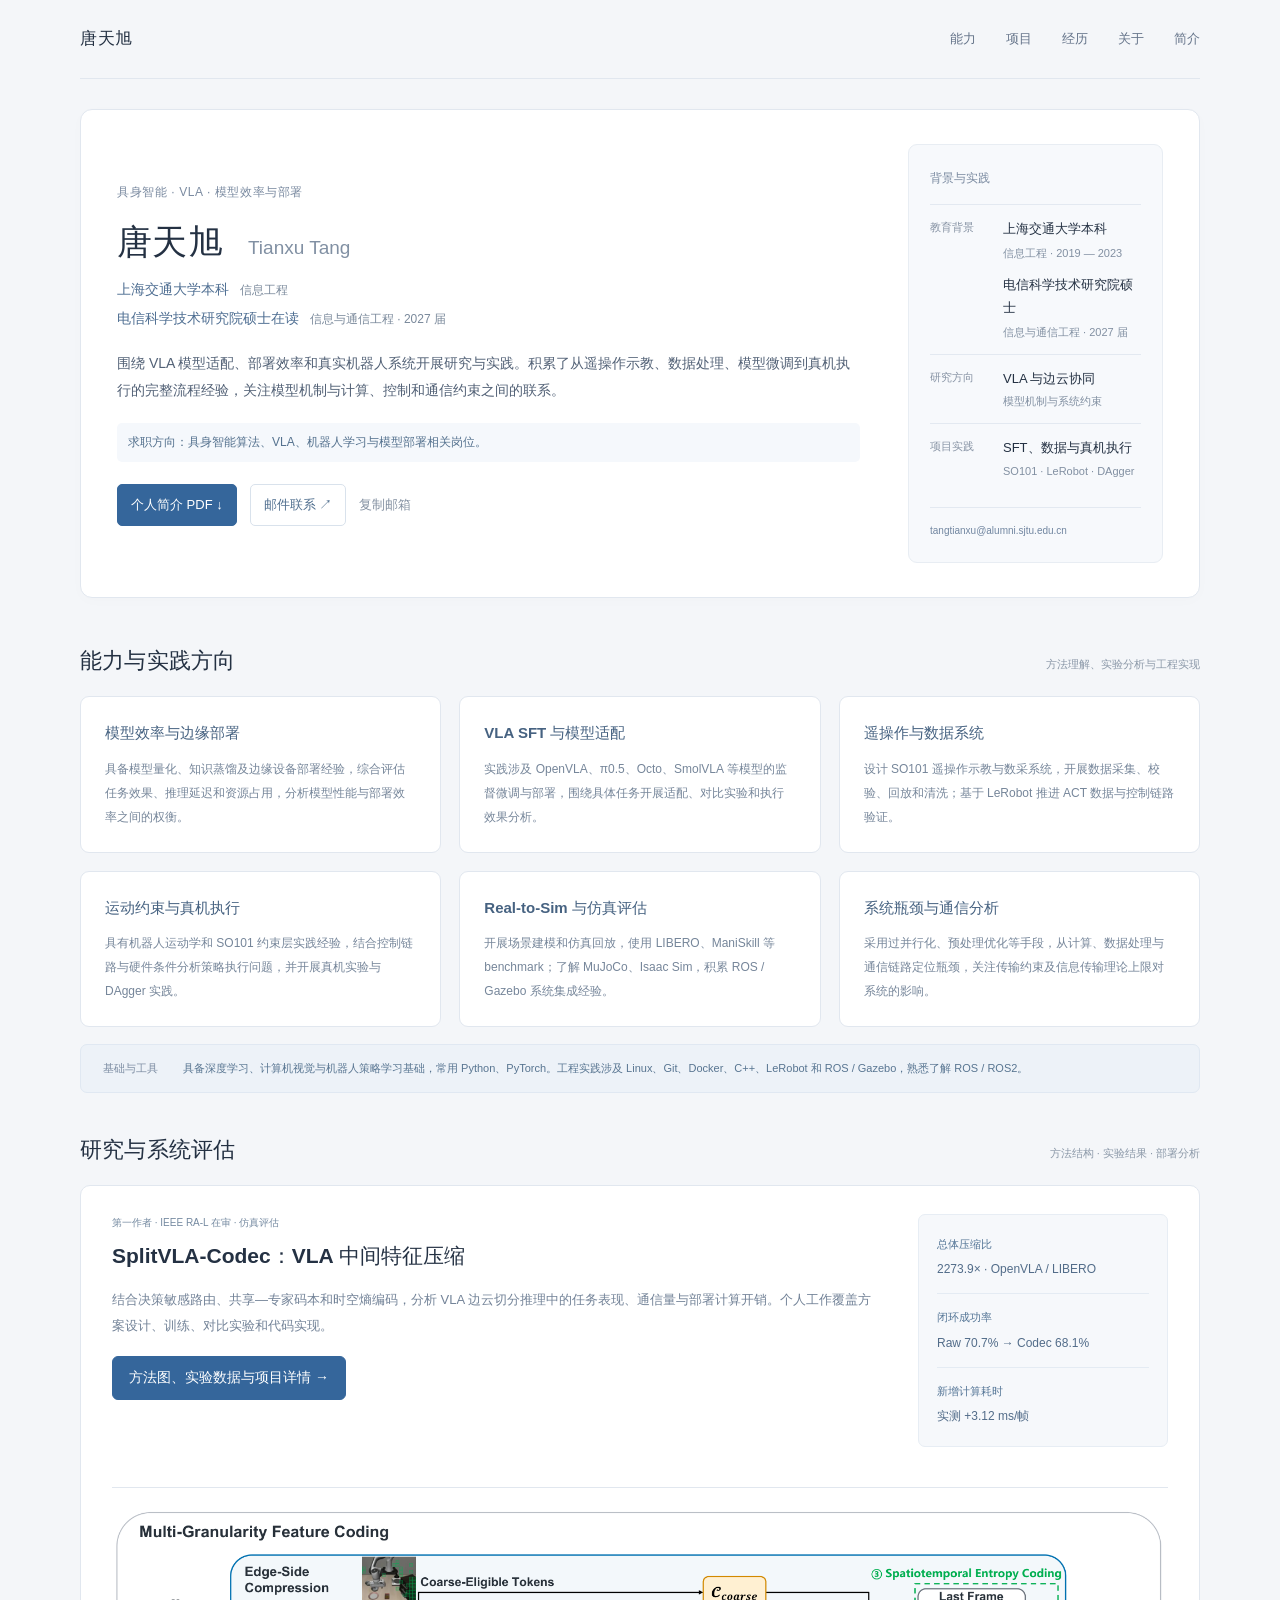
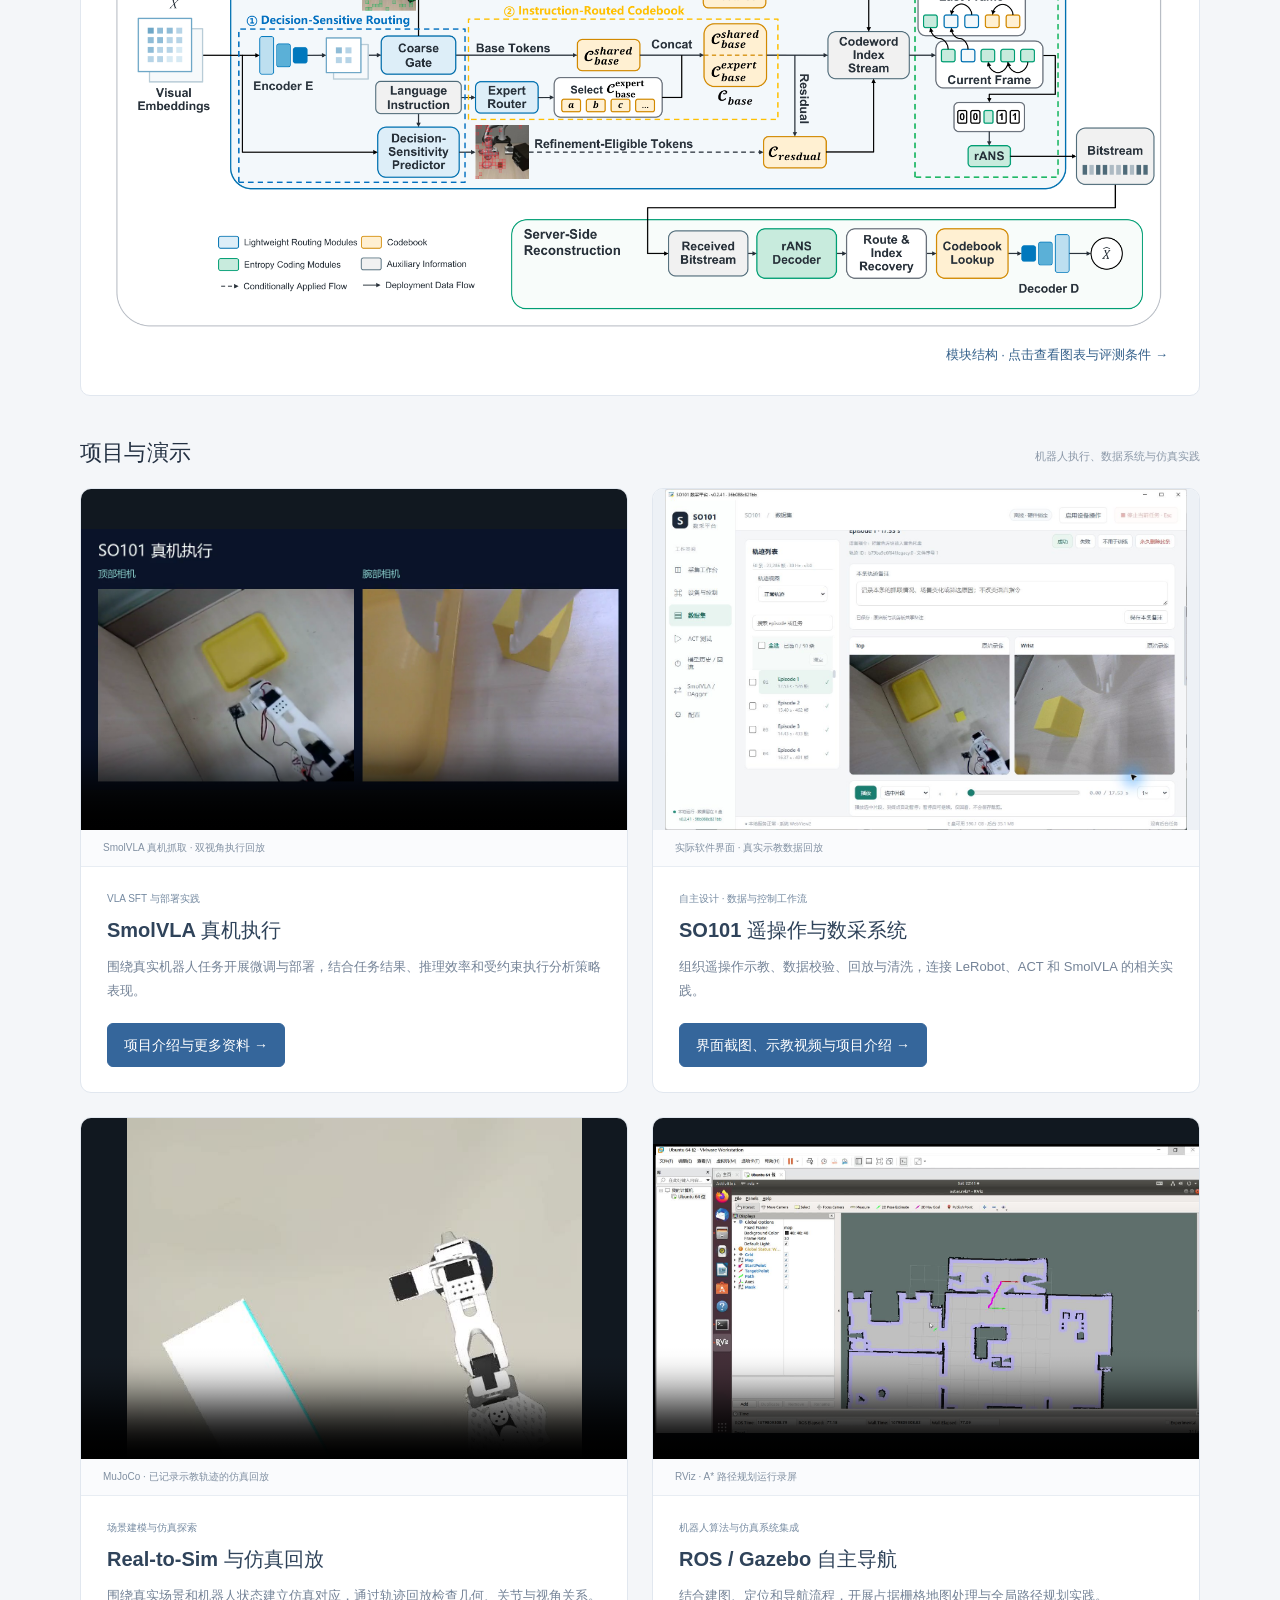
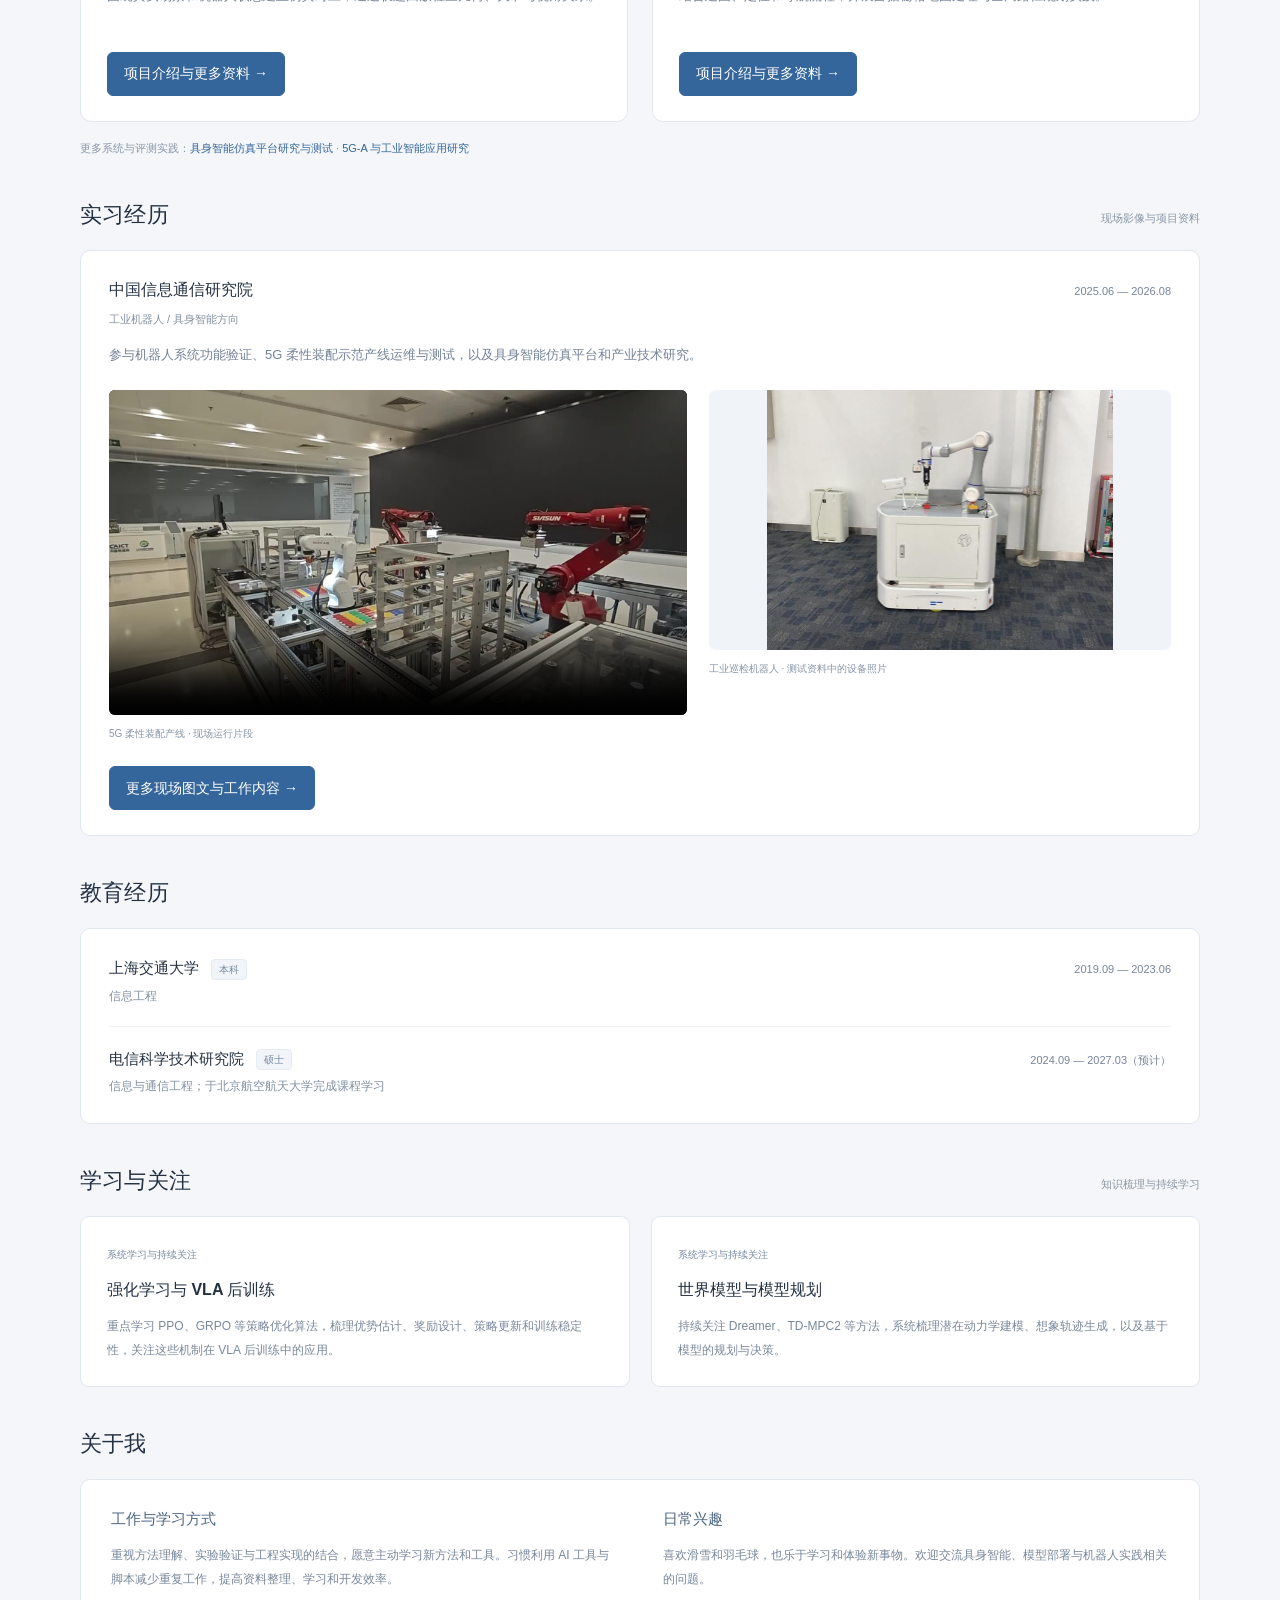
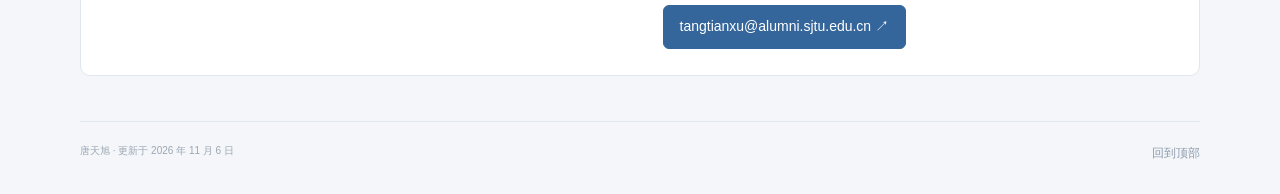
==== commit f6b02378: "Use current H181b figures and streamline showcase descriptions" ====
--- a/index.html
+++ b/index.html
@@ -1,8 +1,8 @@
 <!doctype html><html lang="zh-CN"><head><meta charset="utf-8"><meta name="viewport" content="width=device-width, initial-scale=1"><meta name="theme-color" content="#f4f6f9"><meta name="description" content="唐天旭：上海交通大学本科，电信科学技术研究院硕士在读。VLA监督微调、模型效率、机器人数据与执行系统、Real-to-Sim项目与个人能力介绍。"><title>唐天旭 | 具身智能与模型部署</title><meta property="og:title" content="唐天旭 | 具身智能与模型部署"><meta property="og:description" content="VLA SFT、模型效率、机器人数据与真机执行。上海交通大学本科，电信科学技术研究院硕士在读。"><link rel="icon" href="favicon.svg" type="image/svg+xml"><link rel="stylesheet" href="styles.css"><script src="app.js" defer></script></head><body><a class="skip-link" href="#main">跳至正文</a><div class="page"><header class="site-header"><a class="site-name" href="index.html#about">唐天旭</a><nav aria-label="页面导航"><a href="index.html#capabilities">能力</a><a href="index.html#projects">项目</a><a href="index.html#experience">经历</a><a href="index.html#about-me">关于</a><a href="assets/tianxu-tang-profile.pdf" target="_blank" rel="noopener">简介</a></nav></header><main id="main">
 <section class="intro" id="about" aria-labelledby="name"><div class="intro-main"><p class="intro-label">具身智能 · VLA · 模型效率与部署</p><h1 id="name">唐天旭 <span>Tianxu Tang</span></h1><p class="affiliation education-overview"><span class="education-primary">上海交通大学本科 <small>信息工程</small></span><span class="education-secondary">电信科学技术研究院硕士在读 <small>信息与通信工程 · 2027 届</small></span></p><p>围绕 VLA 模型适配、部署效率和真实机器人系统开展研究与实践。积累了从遥操作示教、数据处理、模型微调到真机执行的完整流程经验，关注模型机制与计算、控制和通信约束之间的联系。</p><p class="job-interest">求职方向：具身智能算法、VLA、机器人学习与模型部署相关岗位。</p><div class="profile-links"><a class="resume-link" href="assets/tianxu-tang-profile.pdf" target="_blank" rel="noopener" download="唐天旭_个人简介.pdf">个人简介 PDF ↓</a><a class="email-link" href="mailto:tangtianxu@alumni.sjtu.edu.cn">邮件联系 ↗</a><button id="copy-email" type="button">复制邮箱</button><span id="copy-status" role="status"></span></div></div><aside class="profile-summary" aria-label="背景与实践概览"><p class="summary-heading">背景与实践</p><dl><div><dt>教育背景</dt><dd class="summary-education"><div class="degree-summary"><span class="school-title">上海交通大学本科</span><span class="school-meta">信息工程 · 2019 — 2023</span></div><div class="degree-summary"><span class="school-title">电信科学技术研究院硕士</span><span class="school-meta">信息与通信工程 · 2027 届</span></div></dd></div><div><dt>研究方向</dt><dd>VLA 与边云协同<span>模型机制与系统约束</span></dd></div><div><dt>项目实践</dt><dd>SFT、数据与真机执行<span>SO101 · LeRobot · DAgger</span></dd></div></dl><a href="mailto:tangtianxu@alumni.sjtu.edu.cn">tangtianxu@alumni.sjtu.edu.cn</a></aside></section>
 <section id="capabilities" aria-labelledby="capabilities-title"><div class="section-heading"><h2 id="capabilities-title">能力与实践方向</h2><span>方法理解、实验分析与工程实现</span></div><div class="capability-grid"><article class="capability-card"><h3>模型效率与边缘部署</h3><p>具备模型量化、知识蒸馏及边缘设备部署经验，综合评估任务效果、推理延迟和资源占用，分析模型性能与部署效率之间的权衡。</p></article><article class="capability-card"><h3>VLA SFT 与模型适配</h3><p>实践涉及 OpenVLA、π0.5、Octo、SmolVLA 等模型的监督微调与部署，围绕具体任务开展适配、对比实验和执行效果分析。</p></article><article class="capability-card"><h3>遥操作与数据系统</h3><p>设计 SO101 遥操作示教与数采系统，开展数据采集、校验、回放和清洗；基于 LeRobot 推进 ACT 数据与控制链路验证。</p></article><article class="capability-card"><h3>运动约束与真机执行</h3><p>具有机器人运动学和 SO101 约束层实践经验，结合控制链路与硬件条件分析策略执行问题，并开展真机实验与 DAgger 实践。</p></article><article class="capability-card"><h3>Real-to-Sim 与仿真评估</h3><p>开展场景建模和仿真回放，使用 LIBERO、ManiSkill 等 benchmark；了解 MuJoCo、Isaac Sim，积累 ROS / Gazebo 系统集成经验。</p></article><article class="capability-card"><h3>系统瓶颈与通信分析</h3><p>采用过并行化、预处理优化等手段，从计算、数据处理与通信链路定位瓶颈，关注传输约束及信息传输理论上限对系统的影响。</p></article></div><div class="toolbox"><span>基础与工具</span><p>具备深度学习、计算机视觉与机器人策略学习基础，常用 Python、PyTorch。工程实践涉及 Linux、Git、Docker、C++、LeRobot 和 ROS / Gazebo，熟悉了解 ROS / ROS2。</p></div></section>
-<section id="research" aria-labelledby="research-title"><div class="section-heading"><h2 id="research-title">研究与系统评估</h2><span>方法结构 · 实验结果 · 部署分析</span></div><article class="research-overview"><div><p class="work-label">第一作者 · IEEE RA-L 在审 · 仿真评估</p><h3>SplitVLA-Codec：VLA 中间特征压缩</h3><p>结合决策敏感路由、共享—专家码本和时空熵编码，分析 VLA 边云切分推理中的任务表现、通信量与部署计算开销。个人工作覆盖方案设计、训练、对比实验和代码实现。</p><a class="project-detail-link" href="projects/splitvla-codec.html">方法图、实验数据与项目详情 →</a></div><dl class="evaluation-focus"><div><dt>总体压缩比</dt><dd>2273.9× · OpenVLA / LIBERO</dd></div><div><dt>闭环成功率</dt><dd>Raw 70.7% → Codec 68.1%</dd></div><div><dt>新增计算耗时</dt><dd>实测 +3.12 ms/帧</dd></div></dl><a class="research-preview" href="projects/splitvla-codec.html#architecture" aria-label="查看 SplitVLA-Codec 模块结构与实验"><img src="assets/research/architecture.png" width="1300" height="732" loading="lazy" alt="SplitVLA-Codec 分级特征编码与服务端重建结构"><span>模块结构 · 点击查看图表与评测条件 →</span></a></article></section>
-<section id="projects" aria-labelledby="projects-title"><div class="section-heading"><h2 id="projects-title">项目与演示</h2><span>实机执行、示教数据与仿真分别标注</span></div><div class="work-grid"><article class="work-card"><div class="work-media"><video controls muted playsinline preload="metadata" poster="assets/practice/smolvla-execution.png" aria-label="真实策略执行 · 双视角 · 含复抓的成功样例"><source src="assets/practice/smolvla-execution.mp4" type="video/mp4">可<a href="assets/practice/smolvla-execution.mp4">打开视频</a>。</video></div><p class="media-caption">真实策略执行 · 双视角 · 含复抓的成功样例</p><div class="work-card-body"><p class="work-label">VLA SFT 与部署实践</p><h3>SmolVLA 真机执行</h3><p>围绕真实机器人任务开展微调与部署，结合任务结果、推理效率和受约束执行分析策略表现。</p><div class="work-links"><a class="project-detail-link" href="projects/so101.html">项目介绍与更多资料 →</a></div></div></article><article class="work-card"><div class="work-media platform-card"><a href="projects/so101.html#platform"><img src="assets/platform/dataset-review.png" width="1425" height="935" loading="lazy" alt="SO101 数采平台实际界面：轨迹列表和双相机回放"></a></div><p class="media-caption">实际软件界面 · 真实示教数据回放</p><div class="work-card-body"><p class="work-label">自主设计 · 数据与控制工作流</p><h3>SO101 遥操作与数采系统</h3><p>组织遥操作示教、数据校验、回放与清洗，连接 LeRobot、ACT 和 SmolVLA 的相关实践。</p><div class="work-links"><a class="project-detail-link" href="projects/so101.html#platform">界面截图、示教视频与项目介绍 →</a></div></div></article><article class="work-card"><div class="work-media"><video controls muted playsinline preload="metadata" poster="assets/practice/mujoco-trajectory-replay.jpg" aria-label="MuJoCo · 已记录示教轨迹的仿真回放"><source src="assets/practice/mujoco-trajectory-replay.mp4" type="video/mp4">可<a href="assets/practice/mujoco-trajectory-replay.mp4">打开视频</a>。</video></div><p class="media-caption">MuJoCo · 已记录示教轨迹的仿真回放</p><div class="work-card-body"><p class="work-label">场景建模与仿真探索</p><h3>Real-to-Sim 与仿真回放</h3><p>围绕真实场景和机器人状态建立仿真对应，通过轨迹回放检查几何、关节与视角关系。</p><div class="work-links"><a class="project-detail-link" href="projects/real-to-sim.html">项目介绍与更多资料 →</a></div></div></article><article class="work-card"><div class="work-media"><video controls muted playsinline preload="metadata" poster="assets/evidence/navigation-poster.jpg" aria-label="RViz · A* 路径规划运行录屏"><source src="assets/evidence/navigation-astar.mp4" type="video/mp4">可<a href="assets/evidence/navigation-astar.mp4">打开视频</a>。</video></div><p class="media-caption">RViz · A* 路径规划运行录屏</p><div class="work-card-body"><p class="work-label">机器人算法与仿真系统集成</p><h3>ROS / Gazebo 自主导航</h3><p>结合建图、定位和导航流程，开展占据栅格地图处理与全局路径规划实践。</p><div class="work-links"><a class="project-detail-link" href="projects/navigation.html">项目介绍与更多资料 →</a></div></div></article></div><p class="other-research-link">更多系统与评测实践：<a href="projects/industry.html#simulation">具身智能仿真平台研究与测试</a> · <a href="projects/industry.html#5g">5G-A 与工业智能应用研究</a></p></section>
+<section id="research" aria-labelledby="research-title"><div class="section-heading"><h2 id="research-title">研究与系统评估</h2><span>方法结构 · 实验结果 · 部署分析</span></div><article class="research-overview"><div><p class="work-label">第一作者 · IEEE RA-L 在审 · 仿真评估</p><h3>SplitVLA-Codec：VLA 中间特征压缩</h3><p>结合决策敏感路由、共享—专家码本和时空熵编码，分析 VLA 边云切分推理中的任务表现、通信量与部署计算开销。个人工作覆盖方案设计、训练、对比实验和代码实现。</p><a class="project-detail-link" href="projects/splitvla-codec.html">方法图、实验数据与项目详情 →</a></div><dl class="evaluation-focus"><div><dt>总体压缩比</dt><dd>2273.9× · OpenVLA / LIBERO</dd></div><div><dt>闭环成功率</dt><dd>Raw 70.7% → Codec 68.1%</dd></div><div><dt>新增计算耗时</dt><dd>实测 +3.12 ms/帧</dd></div></dl><a class="research-preview" href="projects/splitvla-codec.html#architecture" aria-label="查看 SplitVLA-Codec 模块结构与实验"><img src="assets/research/architecture-h181b.png" width="1900" height="764" loading="lazy" alt="SplitVLA-Codec 分级特征编码与服务端重建结构"><span>模块结构 · 点击查看图表与评测条件 →</span></a></article></section>
+<section id="projects" aria-labelledby="projects-title"><div class="section-heading"><h2 id="projects-title">项目与演示</h2><span>机器人执行、数据系统与仿真实践</span></div><div class="work-grid"><article class="work-card"><div class="work-media"><video controls muted playsinline preload="metadata" poster="assets/practice/smolvla-execution.png" aria-label="SmolVLA 真机抓取 · 双视角执行回放"><source src="assets/practice/smolvla-execution.mp4" type="video/mp4">可<a href="assets/practice/smolvla-execution.mp4">打开视频</a>。</video></div><p class="media-caption">SmolVLA 真机抓取 · 双视角执行回放</p><div class="work-card-body"><p class="work-label">VLA SFT 与部署实践</p><h3>SmolVLA 真机执行</h3><p>围绕真实机器人任务开展微调与部署，结合任务结果、推理效率和受约束执行分析策略表现。</p><div class="work-links"><a class="project-detail-link" href="projects/so101.html">项目介绍与更多资料 →</a></div></div></article><article class="work-card"><div class="work-media platform-card"><a href="projects/so101.html#platform"><img src="assets/platform/dataset-review.png" width="1425" height="935" loading="lazy" alt="SO101 数采平台实际界面：轨迹列表和双相机回放"></a></div><p class="media-caption">实际软件界面 · 真实示教数据回放</p><div class="work-card-body"><p class="work-label">自主设计 · 数据与控制工作流</p><h3>SO101 遥操作与数采系统</h3><p>组织遥操作示教、数据校验、回放与清洗，连接 LeRobot、ACT 和 SmolVLA 的相关实践。</p><div class="work-links"><a class="project-detail-link" href="projects/so101.html#platform">界面截图、示教视频与项目介绍 →</a></div></div></article><article class="work-card"><div class="work-media"><video controls muted playsinline preload="metadata" poster="assets/practice/mujoco-trajectory-replay.jpg" aria-label="MuJoCo · 已记录示教轨迹的仿真回放"><source src="assets/practice/mujoco-trajectory-replay.mp4" type="video/mp4">可<a href="assets/practice/mujoco-trajectory-replay.mp4">打开视频</a>。</video></div><p class="media-caption">MuJoCo · 已记录示教轨迹的仿真回放</p><div class="work-card-body"><p class="work-label">场景建模与仿真探索</p><h3>Real-to-Sim 与仿真回放</h3><p>围绕真实场景和机器人状态建立仿真对应，通过轨迹回放检查几何、关节与视角关系。</p><div class="work-links"><a class="project-detail-link" href="projects/real-to-sim.html">项目介绍与更多资料 →</a></div></div></article><article class="work-card"><div class="work-media"><video controls muted playsinline preload="metadata" poster="assets/evidence/navigation-poster.jpg" aria-label="RViz · A* 路径规划运行录屏"><source src="assets/evidence/navigation-astar.mp4" type="video/mp4">可<a href="assets/evidence/navigation-astar.mp4">打开视频</a>。</video></div><p class="media-caption">RViz · A* 路径规划运行录屏</p><div class="work-card-body"><p class="work-label">机器人算法与仿真系统集成</p><h3>ROS / Gazebo 自主导航</h3><p>结合建图、定位和导航流程，开展占据栅格地图处理与全局路径规划实践。</p><div class="work-links"><a class="project-detail-link" href="projects/navigation.html">项目介绍与更多资料 →</a></div></div></article></div><p class="other-research-link">更多系统与评测实践：<a href="projects/industry.html#simulation">具身智能仿真平台研究与测试</a> · <a href="projects/industry.html#5g">5G-A 与工业智能应用研究</a></p></section>
 <section id="experience" aria-labelledby="experience-heading"><div class="section-heading"><h2 id="experience-heading">实习经历</h2><span>现场影像与项目资料</span></div><article class="experience-card"><div class="entry-heading"><h3>中国信息通信研究院</h3><span class="date">2025.06 — 2026.08</span></div><p class="metadata">工业机器人 / 具身智能方向</p><p class="experience-summary">参与机器人系统功能验证、5G 柔性装配示范产线运维与测试，以及具身智能仿真平台和产业技术研究。</p><div class="experience-media"><figure><video controls muted playsinline preload="metadata" poster="assets/evidence/production-line-poster.jpg" aria-label="5G柔性装配示范产线现场运行片段"><source src="assets/evidence/production-line-demo.mp4" type="video/mp4">可<a href="assets/evidence/production-line-demo.mp4">打开产线视频</a>。</video><figcaption>5G 柔性装配产线 · 现场运行片段</figcaption></figure><figure><a href="assets/evidence/inspection-robot.jpeg" target="_blank" rel="noopener"><img src="assets/evidence/inspection-robot.jpeg" alt="原始测试报告中保存的工业巡检复合机器人设备照片。" loading="lazy"></a><figcaption>工业巡检机器人 · 测试资料中的设备照片</figcaption></figure></div><a class="project-detail-link" href="projects/industry.html">更多现场图文与工作内容 →</a></article></section><section id="education" aria-labelledby="education-heading"><div class="section-heading"><h2 id="education-heading">教育经历</h2></div><div class="education-card"><div class="education-entry"><div><h3>上海交通大学 <span class="degree-label">本科</span></h3><p>信息工程</p></div><span class="date">2019.09 — 2023.06</span></div><div class="education-entry"><div><h3>电信科学技术研究院 <span class="degree-label">硕士</span></h3><p>信息与通信工程；于北京航空航天大学完成课程学习</p></div><span class="date">2024.09 — 2027.03（预计）</span></div></div></section>
 <section id="learning" aria-labelledby="learning-title"><div class="section-heading"><h2 id="learning-title">学习与关注</h2><span>知识梳理与持续学习</span></div><div class="learning-grid"><article class="learning-card"><span class="work-label">系统学习与持续关注</span><h3>强化学习与 VLA 后训练</h3><p>重点学习 PPO、GRPO 等策略优化算法，梳理优势估计、奖励设计、策略更新和训练稳定性，关注这些机制在 VLA 后训练中的应用。</p></article><article class="learning-card"><span class="work-label">系统学习与持续关注</span><h3>世界模型与模型规划</h3><p>持续关注 Dreamer、TD-MPC2 等方法，系统梳理潜在动力学建模、想象轨迹生成，以及基于模型的规划与决策。</p></article></div></section>
 <section id="about-me" aria-labelledby="about-title"><div class="section-heading"><h2 id="about-title">关于我</h2></div><div class="about-card"><div><h3>工作与学习方式</h3><p>重视方法理解、实验验证与工程实现的结合，愿意主动学习新方法和工具。习惯利用 AI 工具与脚本减少重复工作，提高资料整理、学习和开发效率。</p></div><div><h3>日常兴趣</h3><p>喜欢滑雪和羽毛球，也乐于学习和体验新事物。欢迎交流具身智能、模型部署与机器人实践相关的问题。</p><a class="project-detail-link" href="mailto:tangtianxu@alumni.sjtu.edu.cn">tangtianxu@alumni.sjtu.edu.cn ↗</a></div></div></section>
--- a/styles.css
+++ b/styles.css
@@ -25,10 +25,12 @@
 @media(max-width:620px){.work-grid{grid-template-columns:1fr;gap:19px}.work-media{aspect-ratio:4/3}.work-card-body{padding:22px}.work-card-body h3{font-size:19px}.work-card-body>p:not(.work-label):not(.result-context){font-size:12px;min-height:0}.result-highlight strong{font-size:25px}.result-highlight>span{font-size:10px;max-width:none}.result-context{font-size:10px!important}.work-links{font-size:11px;gap:22px}.media-caption{font-size:9px;padding:9px 19px}.keyframe-controls button{font-size:10px}.compact-projects{grid-template-columns:1fr;gap:12px}.compact-projects>a{padding:18px 21px;position:relative}.compact-projects h3{font-size:14px;padding-right:65px;margin:5px 0}.compact-projects p{font-size:11px;margin-bottom:0;padding-right:35px}.compact-more{position:absolute;right:20px;top:22px;font-size:9px}.compact-category{font-size:9px}.experience-summary{font-size:12px}.degree-label{font-size:9px}.detail-page .site-header nav{gap:15px;font-size:10px}.detail-intro{padding:23px}.detail-intro h1{font-size:22px}.detail-intro p{font-size:11px}.detail-section{padding:23px;margin:16px 0!important}.detail-section h2{font-size:17px}.detail-section>p,.detail-section>ul{font-size:12px}.detail-media-grid{grid-template-columns:1fr;gap:24px}.video-demo figcaption,.full-figure figcaption{font-size:10px}.back-link{font-size:10px;margin-top:19px}}
 
 /* Research figures and actual data-platform screenshots. */
-.research-preview{grid-column:1/-1;display:block;border-top:1px solid var(--border);padding-top:4px;overflow:hidden}.research-preview img{display:block;width:100%;height:auto;margin-top:-12%}.research-preview span{display:block;font-size:11px;color:#70869e;text-align:right;padding:8px 0 0}.research-metrics{display:grid;grid-template-columns:repeat(3,minmax(0,1fr));gap:20px;margin-top:24px;padding-top:20px;border-top:1px solid var(--border)}.research-metrics strong{display:block;font-size:22px;font-weight:500;color:#35669b;white-space:nowrap}.research-metrics span{font-size:11px;color:#8190a3}.project-jump-links{display:flex;flex-wrap:wrap;gap:10px 22px;margin:22px 0;font-size:12px}.paper-plot{max-width:700px;margin-inline:auto}.full-figure img{border-radius:5px}.platform-gallery{margin-top:27px}.platform-gallery img{border:1px solid var(--border)}.platform-card>a{display:flex;width:100%;height:100%;align-items:center;justify-content:center}.platform-card img{width:100%;height:100%;object-fit:contain}.proposed-row{background:#f0f5fb}.proposed-row th,.proposed-row td{color:#35618b}.detail-section table{font-size:12px}.detail-section caption{font-size:11px}.detail-section .full-figure figcaption{font-size:11px}.research-overview .evaluation-focus dd{font-variant-numeric:tabular-nums;color:#526c89;font-size:12px}.detail-section h2{scroll-margin-top:90px}
-@media(max-width:620px){.research-metrics{grid-template-columns:1fr;gap:12px;margin-top:18px;padding-top:16px}.research-metrics>div{display:flex;align-items:baseline;justify-content:space-between;gap:15px}.research-metrics strong{font-size:18px}.research-metrics span{font-size:10px;text-align:right}.project-jump-links{gap:9px 17px;font-size:11px}.research-preview{margin-top:18px}.research-preview img{margin-top:-12%}.research-preview span{font-size:10px}.detail-section table{font-size:11px}.research-overview .evaluation-focus dd{font-size:11px}}
+.research-preview{grid-column:1/-1;display:block;border-top:1px solid var(--border);padding-top:4px;overflow:hidden}.research-preview img{display:block;width:100%;height:auto;margin-top:0}.research-preview span{display:block;font-size:11px;color:#70869e;text-align:right;padding:8px 0 0}.research-metrics{display:grid;grid-template-columns:repeat(3,minmax(0,1fr));gap:20px;margin-top:24px;padding-top:20px;border-top:1px solid var(--border)}.research-metrics strong{display:block;font-size:22px;font-weight:500;color:#35669b;white-space:nowrap}.research-metrics span{font-size:11px;color:#8190a3}.project-jump-links{display:flex;flex-wrap:wrap;gap:10px 22px;margin:22px 0;font-size:12px}.paper-plot{max-width:700px;margin-inline:auto}.full-figure img{border-radius:5px}.platform-gallery{margin-top:27px}.platform-gallery img{border:1px solid var(--border)}.platform-card>a{display:flex;width:100%;height:100%;align-items:center;justify-content:center}.platform-card img{width:100%;height:100%;object-fit:contain}.proposed-row{background:#f0f5fb}.proposed-row th,.proposed-row td{color:#35618b}.detail-section table{font-size:12px}.detail-section caption{font-size:11px}.detail-section .full-figure figcaption{font-size:11px}.research-overview .evaluation-focus dd{font-variant-numeric:tabular-nums;color:#526c89;font-size:12px}.detail-section h2{scroll-margin-top:90px}
+@media(max-width:620px){.research-metrics{grid-template-columns:1fr;gap:12px;margin-top:18px;padding-top:16px}.research-metrics>div{display:flex;align-items:baseline;justify-content:space-between;gap:15px}.research-metrics strong{font-size:18px}.research-metrics span{font-size:10px;text-align:right}.project-jump-links{gap:9px 17px;font-size:11px}.research-preview{margin-top:18px}.research-preview img{margin-top:0}.research-preview span{font-size:10px}.detail-section table{font-size:11px}.research-overview .evaluation-focus dd{font-size:11px}}
 
 /* Consistent education type and visible navigation actions. */
 .education-overview .education-primary,.education-overview .education-secondary{display:block;font-size:14px;font-weight:500;color:#4e6e92;line-height:1.8;max-width:none}.education-overview .education-secondary{margin-top:4px}.education-overview small{font-size:12px;font-weight:400;color:#7a899b;display:inline-block;margin-left:7px}.profile-summary dd.summary-education .school-title{font-size:13px;font-weight:500;color:var(--ink);line-height:1.75;margin:0}.profile-summary dd.summary-education .school-meta{font-size:11px;font-weight:400;color:#8290a2;margin-top:3px}.degree-summary+.degree-summary{margin-top:12px}.project-detail-link,.work-links .project-detail-link,.about-card .project-detail-link{display:inline-flex;align-items:center;justify-content:center;gap:10px;min-height:44px;max-width:100%;padding:9px 16px;border:1px solid #35669b;border-radius:6px;background:#35669b;color:#fff;font-size:14px;font-weight:500;line-height:1.65;text-align:left}.project-detail-link:hover{background:#285887;border-color:#285887;text-decoration:none}.project-detail-link span{font-size:16px}.work-links{flex-wrap:wrap;gap:12px;margin-top:19px}.work-links a{font-size:14px}.resource-links{display:flex;flex-wrap:wrap;gap:12px}.resource-links a,.project-jump-links a{display:inline-flex;align-items:center;min-height:42px;padding:8px 13px;border:1px solid #c9d8e8;border-radius:6px;background:#f1f6fc;font-size:13px;line-height:1.7;color:#35618b}.resource-links a:hover,.project-jump-links a:hover{background:#e5eef8;text-decoration:none}.compact-more{display:inline-flex;align-items:center;font-size:13px;line-height:1.7;padding:7px 11px;border:1px solid #cbd9e8;border-radius:5px;background:#f1f6fc;color:#35618b}.compact-projects>a{transition:border-color .15s,box-shadow .15s}.compact-projects>a:hover{border-color:#9bb8d4;box-shadow:0 3px 12px #274c7010}.back-link{font-size:13px;line-height:1.8;padding:6px 0}.site-header nav a{font-size:13px;padding:5px 0}.profile-links a,.profile-links button{font-size:13px;min-height:42px}.research-preview span{font-size:13px;color:#35618b;padding:12px 0 0}.about-card .project-detail-link{overflow-wrap:anywhere}footer a{font-size:12px}
 @media(max-width:900px){.profile-summary dd.summary-education .school-title{font-size:12px}.profile-summary dd.summary-education .school-meta{font-size:10px}}
 @media(max-width:620px){.education-overview .education-primary,.education-overview .education-secondary{font-size:13px;line-height:1.9;max-width:none}.education-overview small{font-size:11px;margin-left:5px}.profile-summary dd.summary-education .school-title{font-size:12px}.profile-summary dd.summary-education .school-meta{font-size:10px}.degree-summary+.degree-summary{margin-top:10px}.project-detail-link,.work-links .project-detail-link,.about-card .project-detail-link{font-size:14px;min-height:44px;padding:9px 13px}.work-links a{font-size:13px}.compact-more{position:static;display:inline-flex;font-size:13px;margin-top:13px;padding:7px 11px}.compact-projects h3,.compact-projects p{padding-right:0}.project-jump-links{gap:9px}.project-jump-links a{font-size:12px;padding:7px 10px;min-height:40px}.resource-links a{font-size:13px}.site-header nav{gap:13px}.site-header nav a{font-size:12px}.profile-links a,.profile-links button{font-size:12px;min-height:42px}.back-link{font-size:12px}.research-preview span{font-size:12px}}
+
+.research-preview{padding-top:18px}.research-preview img{margin-top:0}.paper-plot{max-width:100%}
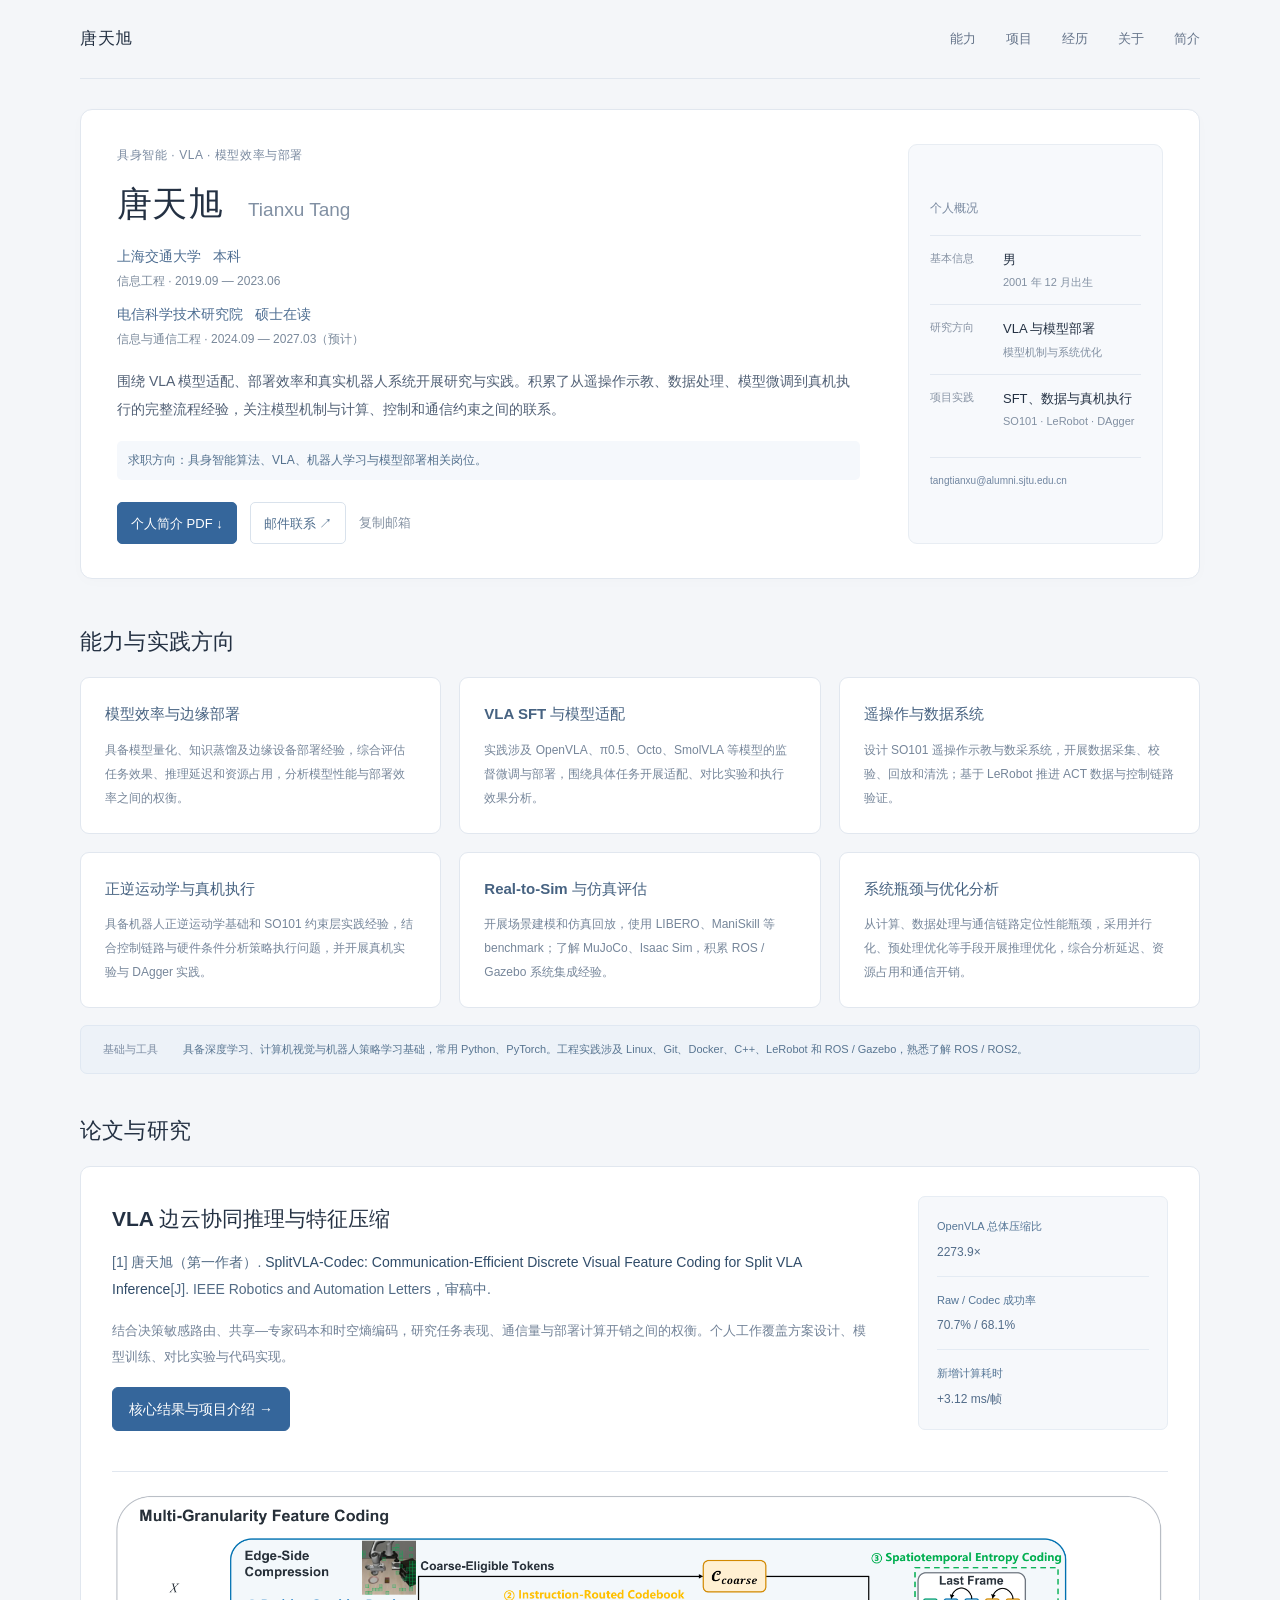
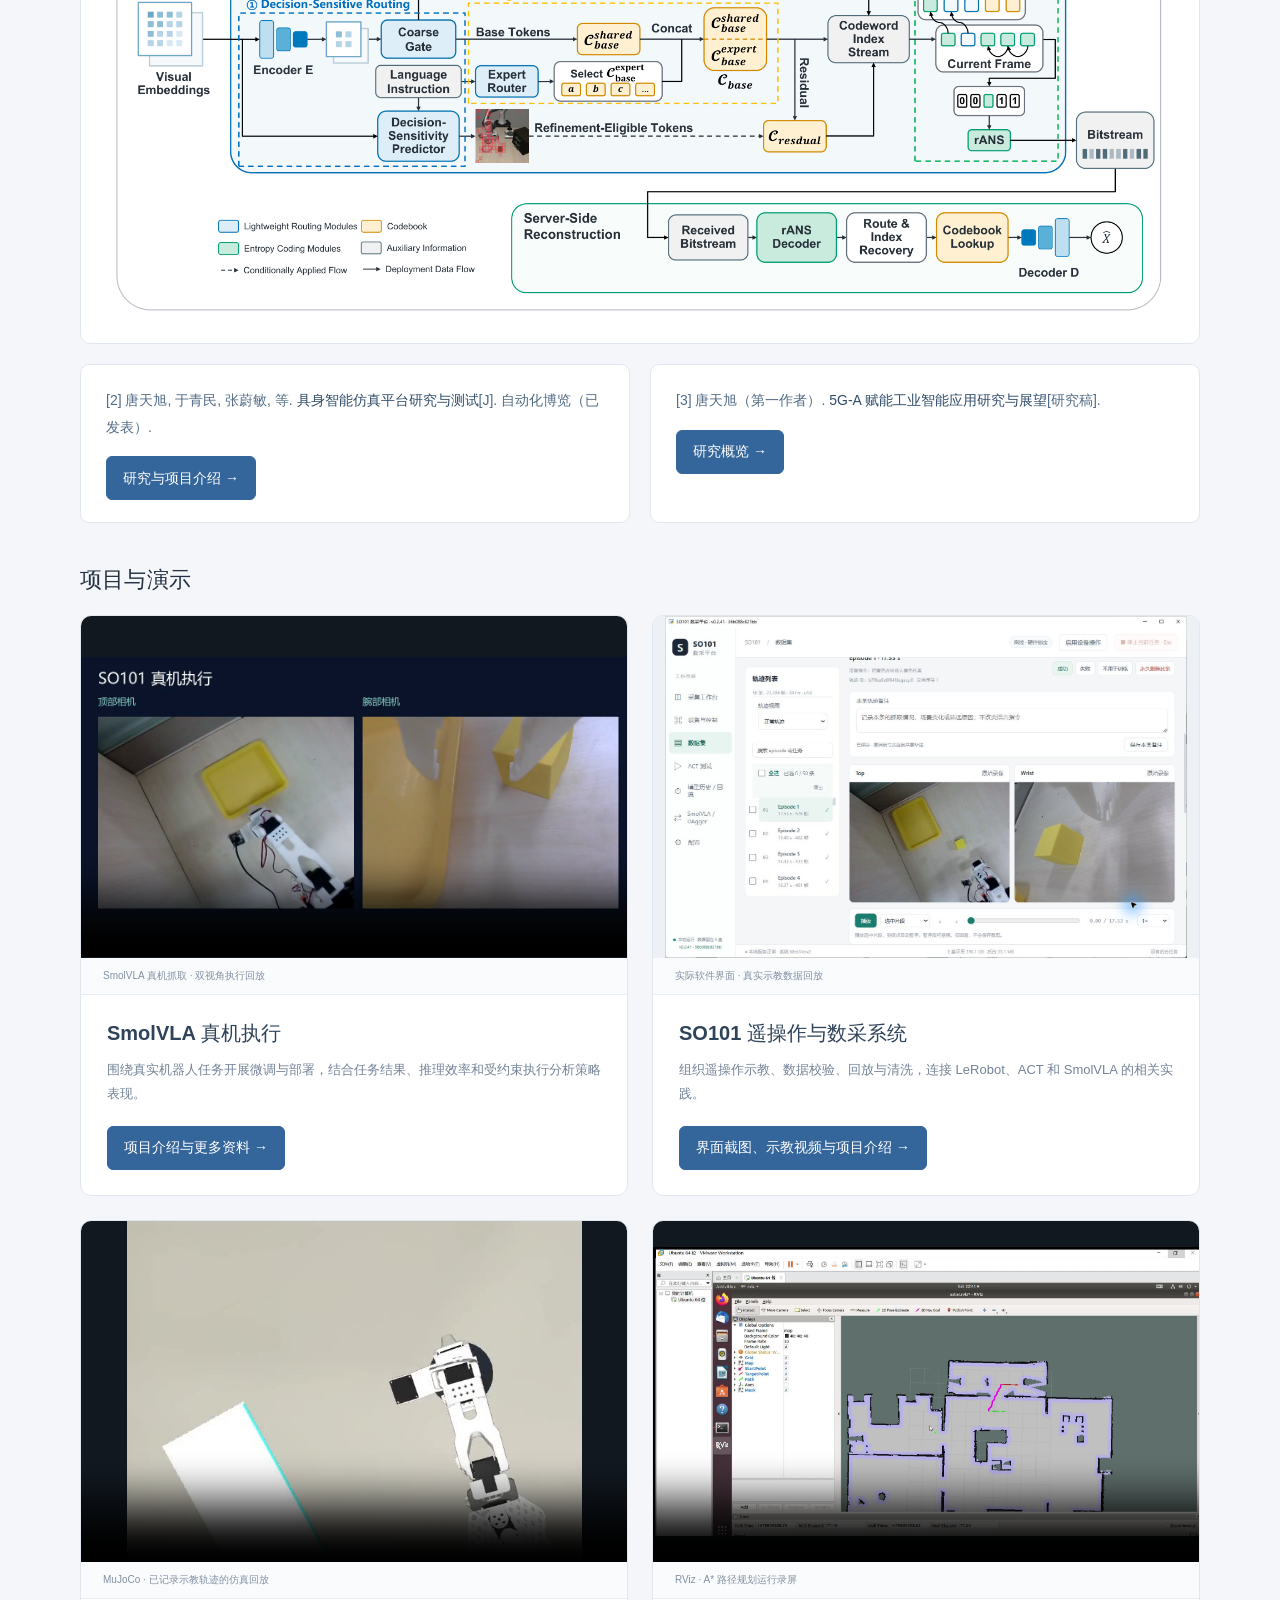
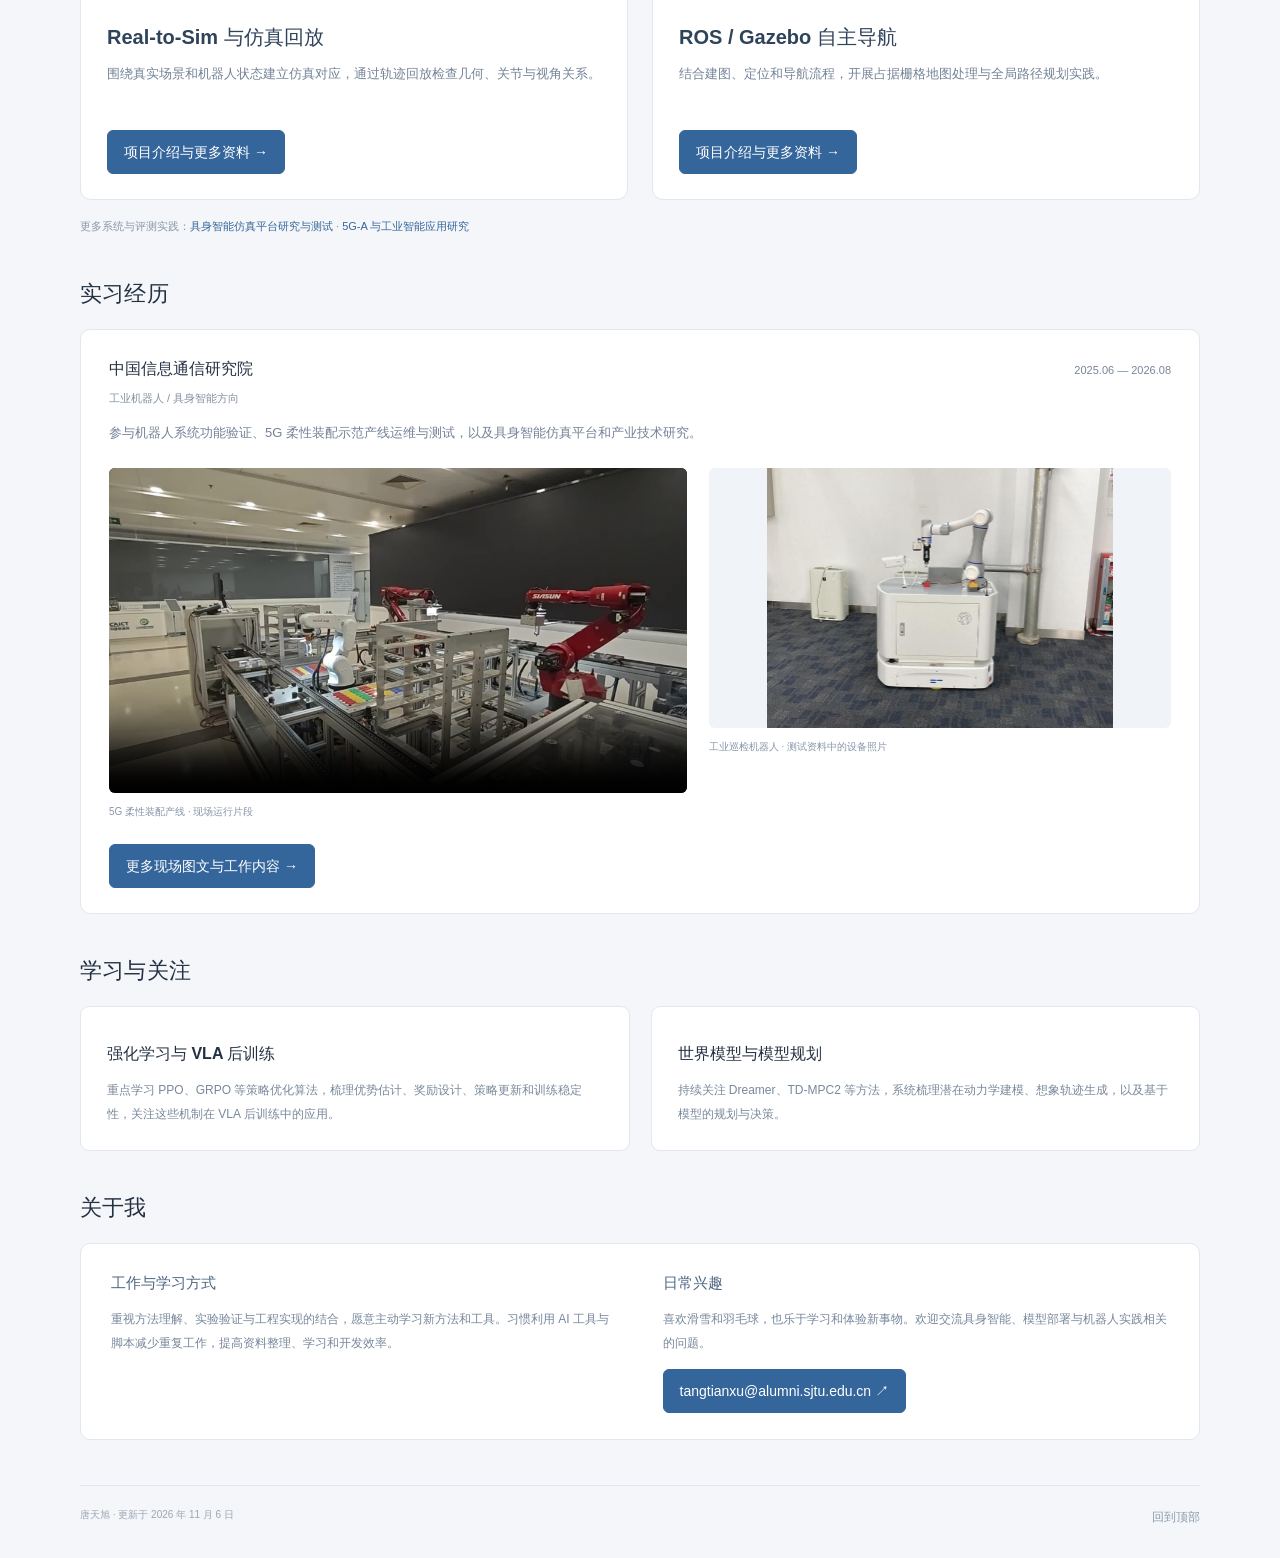
==== commit e7da0d7a: "Simplify education and research results, add personal details and paper citations" ====
--- a/index.html
+++ b/index.html
@@ -1,9 +1,9 @@
 <!doctype html><html lang="zh-CN"><head><meta charset="utf-8"><meta name="viewport" content="width=device-width, initial-scale=1"><meta name="theme-color" content="#f4f6f9"><meta name="description" content="唐天旭：上海交通大学本科，电信科学技术研究院硕士在读。VLA监督微调、模型效率、机器人数据与执行系统、Real-to-Sim项目与个人能力介绍。"><title>唐天旭 | 具身智能与模型部署</title><meta property="og:title" content="唐天旭 | 具身智能与模型部署"><meta property="og:description" content="VLA SFT、模型效率、机器人数据与真机执行。上海交通大学本科，电信科学技术研究院硕士在读。"><link rel="icon" href="favicon.svg" type="image/svg+xml"><link rel="stylesheet" href="styles.css"><script src="app.js" defer></script></head><body><a class="skip-link" href="#main">跳至正文</a><div class="page"><header class="site-header"><a class="site-name" href="index.html#about">唐天旭</a><nav aria-label="页面导航"><a href="index.html#capabilities">能力</a><a href="index.html#projects">项目</a><a href="index.html#experience">经历</a><a href="index.html#about-me">关于</a><a href="assets/tianxu-tang-profile.pdf" target="_blank" rel="noopener">简介</a></nav></header><main id="main">
-<section class="intro" id="about" aria-labelledby="name"><div class="intro-main"><p class="intro-label">具身智能 · VLA · 模型效率与部署</p><h1 id="name">唐天旭 <span>Tianxu Tang</span></h1><p class="affiliation education-overview"><span class="education-primary">上海交通大学本科 <small>信息工程</small></span><span class="education-secondary">电信科学技术研究院硕士在读 <small>信息与通信工程 · 2027 届</small></span></p><p>围绕 VLA 模型适配、部署效率和真实机器人系统开展研究与实践。积累了从遥操作示教、数据处理、模型微调到真机执行的完整流程经验，关注模型机制与计算、控制和通信约束之间的联系。</p><p class="job-interest">求职方向：具身智能算法、VLA、机器人学习与模型部署相关岗位。</p><div class="profile-links"><a class="resume-link" href="assets/tianxu-tang-profile.pdf" target="_blank" rel="noopener" download="唐天旭_个人简介.pdf">个人简介 PDF ↓</a><a class="email-link" href="mailto:tangtianxu@alumni.sjtu.edu.cn">邮件联系 ↗</a><button id="copy-email" type="button">复制邮箱</button><span id="copy-status" role="status"></span></div></div><aside class="profile-summary" aria-label="背景与实践概览"><p class="summary-heading">背景与实践</p><dl><div><dt>教育背景</dt><dd class="summary-education"><div class="degree-summary"><span class="school-title">上海交通大学本科</span><span class="school-meta">信息工程 · 2019 — 2023</span></div><div class="degree-summary"><span class="school-title">电信科学技术研究院硕士</span><span class="school-meta">信息与通信工程 · 2027 届</span></div></dd></div><div><dt>研究方向</dt><dd>VLA 与边云协同<span>模型机制与系统约束</span></dd></div><div><dt>项目实践</dt><dd>SFT、数据与真机执行<span>SO101 · LeRobot · DAgger</span></dd></div></dl><a href="mailto:tangtianxu@alumni.sjtu.edu.cn">tangtianxu@alumni.sjtu.edu.cn</a></aside></section>
-<section id="capabilities" aria-labelledby="capabilities-title"><div class="section-heading"><h2 id="capabilities-title">能力与实践方向</h2><span>方法理解、实验分析与工程实现</span></div><div class="capability-grid"><article class="capability-card"><h3>模型效率与边缘部署</h3><p>具备模型量化、知识蒸馏及边缘设备部署经验，综合评估任务效果、推理延迟和资源占用，分析模型性能与部署效率之间的权衡。</p></article><article class="capability-card"><h3>VLA SFT 与模型适配</h3><p>实践涉及 OpenVLA、π0.5、Octo、SmolVLA 等模型的监督微调与部署，围绕具体任务开展适配、对比实验和执行效果分析。</p></article><article class="capability-card"><h3>遥操作与数据系统</h3><p>设计 SO101 遥操作示教与数采系统，开展数据采集、校验、回放和清洗；基于 LeRobot 推进 ACT 数据与控制链路验证。</p></article><article class="capability-card"><h3>运动约束与真机执行</h3><p>具有机器人运动学和 SO101 约束层实践经验，结合控制链路与硬件条件分析策略执行问题，并开展真机实验与 DAgger 实践。</p></article><article class="capability-card"><h3>Real-to-Sim 与仿真评估</h3><p>开展场景建模和仿真回放，使用 LIBERO、ManiSkill 等 benchmark；了解 MuJoCo、Isaac Sim，积累 ROS / Gazebo 系统集成经验。</p></article><article class="capability-card"><h3>系统瓶颈与通信分析</h3><p>采用过并行化、预处理优化等手段，从计算、数据处理与通信链路定位瓶颈，关注传输约束及信息传输理论上限对系统的影响。</p></article></div><div class="toolbox"><span>基础与工具</span><p>具备深度学习、计算机视觉与机器人策略学习基础，常用 Python、PyTorch。工程实践涉及 Linux、Git、Docker、C++、LeRobot 和 ROS / Gazebo，熟悉了解 ROS / ROS2。</p></div></section>
-<section id="research" aria-labelledby="research-title"><div class="section-heading"><h2 id="research-title">研究与系统评估</h2><span>方法结构 · 实验结果 · 部署分析</span></div><article class="research-overview"><div><p class="work-label">第一作者 · IEEE RA-L 在审 · 仿真评估</p><h3>SplitVLA-Codec：VLA 中间特征压缩</h3><p>结合决策敏感路由、共享—专家码本和时空熵编码，分析 VLA 边云切分推理中的任务表现、通信量与部署计算开销。个人工作覆盖方案设计、训练、对比实验和代码实现。</p><a class="project-detail-link" href="projects/splitvla-codec.html">方法图、实验数据与项目详情 →</a></div><dl class="evaluation-focus"><div><dt>总体压缩比</dt><dd>2273.9× · OpenVLA / LIBERO</dd></div><div><dt>闭环成功率</dt><dd>Raw 70.7% → Codec 68.1%</dd></div><div><dt>新增计算耗时</dt><dd>实测 +3.12 ms/帧</dd></div></dl><a class="research-preview" href="projects/splitvla-codec.html#architecture" aria-label="查看 SplitVLA-Codec 模块结构与实验"><img src="assets/research/architecture-h181b.png" width="1900" height="764" loading="lazy" alt="SplitVLA-Codec 分级特征编码与服务端重建结构"><span>模块结构 · 点击查看图表与评测条件 →</span></a></article></section>
-<section id="projects" aria-labelledby="projects-title"><div class="section-heading"><h2 id="projects-title">项目与演示</h2><span>机器人执行、数据系统与仿真实践</span></div><div class="work-grid"><article class="work-card"><div class="work-media"><video controls muted playsinline preload="metadata" poster="assets/practice/smolvla-execution.png" aria-label="SmolVLA 真机抓取 · 双视角执行回放"><source src="assets/practice/smolvla-execution.mp4" type="video/mp4">可<a href="assets/practice/smolvla-execution.mp4">打开视频</a>。</video></div><p class="media-caption">SmolVLA 真机抓取 · 双视角执行回放</p><div class="work-card-body"><p class="work-label">VLA SFT 与部署实践</p><h3>SmolVLA 真机执行</h3><p>围绕真实机器人任务开展微调与部署，结合任务结果、推理效率和受约束执行分析策略表现。</p><div class="work-links"><a class="project-detail-link" href="projects/so101.html">项目介绍与更多资料 →</a></div></div></article><article class="work-card"><div class="work-media platform-card"><a href="projects/so101.html#platform"><img src="assets/platform/dataset-review.png" width="1425" height="935" loading="lazy" alt="SO101 数采平台实际界面：轨迹列表和双相机回放"></a></div><p class="media-caption">实际软件界面 · 真实示教数据回放</p><div class="work-card-body"><p class="work-label">自主设计 · 数据与控制工作流</p><h3>SO101 遥操作与数采系统</h3><p>组织遥操作示教、数据校验、回放与清洗，连接 LeRobot、ACT 和 SmolVLA 的相关实践。</p><div class="work-links"><a class="project-detail-link" href="projects/so101.html#platform">界面截图、示教视频与项目介绍 →</a></div></div></article><article class="work-card"><div class="work-media"><video controls muted playsinline preload="metadata" poster="assets/practice/mujoco-trajectory-replay.jpg" aria-label="MuJoCo · 已记录示教轨迹的仿真回放"><source src="assets/practice/mujoco-trajectory-replay.mp4" type="video/mp4">可<a href="assets/practice/mujoco-trajectory-replay.mp4">打开视频</a>。</video></div><p class="media-caption">MuJoCo · 已记录示教轨迹的仿真回放</p><div class="work-card-body"><p class="work-label">场景建模与仿真探索</p><h3>Real-to-Sim 与仿真回放</h3><p>围绕真实场景和机器人状态建立仿真对应，通过轨迹回放检查几何、关节与视角关系。</p><div class="work-links"><a class="project-detail-link" href="projects/real-to-sim.html">项目介绍与更多资料 →</a></div></div></article><article class="work-card"><div class="work-media"><video controls muted playsinline preload="metadata" poster="assets/evidence/navigation-poster.jpg" aria-label="RViz · A* 路径规划运行录屏"><source src="assets/evidence/navigation-astar.mp4" type="video/mp4">可<a href="assets/evidence/navigation-astar.mp4">打开视频</a>。</video></div><p class="media-caption">RViz · A* 路径规划运行录屏</p><div class="work-card-body"><p class="work-label">机器人算法与仿真系统集成</p><h3>ROS / Gazebo 自主导航</h3><p>结合建图、定位和导航流程，开展占据栅格地图处理与全局路径规划实践。</p><div class="work-links"><a class="project-detail-link" href="projects/navigation.html">项目介绍与更多资料 →</a></div></div></article></div><p class="other-research-link">更多系统与评测实践：<a href="projects/industry.html#simulation">具身智能仿真平台研究与测试</a> · <a href="projects/industry.html#5g">5G-A 与工业智能应用研究</a></p></section>
-<section id="experience" aria-labelledby="experience-heading"><div class="section-heading"><h2 id="experience-heading">实习经历</h2><span>现场影像与项目资料</span></div><article class="experience-card"><div class="entry-heading"><h3>中国信息通信研究院</h3><span class="date">2025.06 — 2026.08</span></div><p class="metadata">工业机器人 / 具身智能方向</p><p class="experience-summary">参与机器人系统功能验证、5G 柔性装配示范产线运维与测试，以及具身智能仿真平台和产业技术研究。</p><div class="experience-media"><figure><video controls muted playsinline preload="metadata" poster="assets/evidence/production-line-poster.jpg" aria-label="5G柔性装配示范产线现场运行片段"><source src="assets/evidence/production-line-demo.mp4" type="video/mp4">可<a href="assets/evidence/production-line-demo.mp4">打开产线视频</a>。</video><figcaption>5G 柔性装配产线 · 现场运行片段</figcaption></figure><figure><a href="assets/evidence/inspection-robot.jpeg" target="_blank" rel="noopener"><img src="assets/evidence/inspection-robot.jpeg" alt="原始测试报告中保存的工业巡检复合机器人设备照片。" loading="lazy"></a><figcaption>工业巡检机器人 · 测试资料中的设备照片</figcaption></figure></div><a class="project-detail-link" href="projects/industry.html">更多现场图文与工作内容 →</a></article></section><section id="education" aria-labelledby="education-heading"><div class="section-heading"><h2 id="education-heading">教育经历</h2></div><div class="education-card"><div class="education-entry"><div><h3>上海交通大学 <span class="degree-label">本科</span></h3><p>信息工程</p></div><span class="date">2019.09 — 2023.06</span></div><div class="education-entry"><div><h3>电信科学技术研究院 <span class="degree-label">硕士</span></h3><p>信息与通信工程；于北京航空航天大学完成课程学习</p></div><span class="date">2024.09 — 2027.03（预计）</span></div></div></section>
-<section id="learning" aria-labelledby="learning-title"><div class="section-heading"><h2 id="learning-title">学习与关注</h2><span>知识梳理与持续学习</span></div><div class="learning-grid"><article class="learning-card"><span class="work-label">系统学习与持续关注</span><h3>强化学习与 VLA 后训练</h3><p>重点学习 PPO、GRPO 等策略优化算法，梳理优势估计、奖励设计、策略更新和训练稳定性，关注这些机制在 VLA 后训练中的应用。</p></article><article class="learning-card"><span class="work-label">系统学习与持续关注</span><h3>世界模型与模型规划</h3><p>持续关注 Dreamer、TD-MPC2 等方法，系统梳理潜在动力学建模、想象轨迹生成，以及基于模型的规划与决策。</p></article></div></section>
+<section class="intro" id="about" aria-labelledby="name"><div class="intro-main"><p class="intro-label">具身智能 · VLA · 模型效率与部署</p><h1 id="name">唐天旭 <span>Tianxu Tang</span></h1><div class="affiliation education-overview"><div class="education-row"><p class="education-degree"><span>上海交通大学</span><span class="degree-type">本科</span></p><p class="education-detail">信息工程 · 2019.09 — 2023.06</p></div><div class="education-row"><p class="education-degree"><span>电信科学技术研究院</span><span class="degree-type">硕士在读</span></p><p class="education-detail">信息与通信工程 · 2024.09 — 2027.03（预计）</p></div></div><p>围绕 VLA 模型适配、部署效率和真实机器人系统开展研究与实践。积累了从遥操作示教、数据处理、模型微调到真机执行的完整流程经验，关注模型机制与计算、控制和通信约束之间的联系。</p><p class="job-interest">求职方向：具身智能算法、VLA、机器人学习与模型部署相关岗位。</p><div class="profile-links"><a class="resume-link" href="assets/tianxu-tang-profile.pdf" target="_blank" rel="noopener" download="唐天旭_个人简介.pdf">个人简介 PDF ↓</a><a class="email-link" href="mailto:tangtianxu@alumni.sjtu.edu.cn">邮件联系 ↗</a><button id="copy-email" type="button">复制邮箱</button><span id="copy-status" role="status"></span></div></div><aside class="profile-summary" aria-label="个人信息与研究概览"><p class="summary-heading">个人概况</p><dl><div><dt>基本信息</dt><dd>男<span>2001 年 12 月出生</span></dd></div><div><dt>研究方向</dt><dd>VLA 与模型部署<span>模型机制与系统优化</span></dd></div><div><dt>项目实践</dt><dd>SFT、数据与真机执行<span>SO101 · LeRobot · DAgger</span></dd></div></dl><a href="mailto:tangtianxu@alumni.sjtu.edu.cn">tangtianxu@alumni.sjtu.edu.cn</a></aside></section>
+<section id="capabilities" aria-labelledby="capabilities-title"><div class="section-heading"><h2 id="capabilities-title">能力与实践方向</h2></div><div class="capability-grid"><article class="capability-card"><h3>模型效率与边缘部署</h3><p>具备模型量化、知识蒸馏及边缘设备部署经验，综合评估任务效果、推理延迟和资源占用，分析模型性能与部署效率之间的权衡。</p></article><article class="capability-card"><h3>VLA SFT 与模型适配</h3><p>实践涉及 OpenVLA、π0.5、Octo、SmolVLA 等模型的监督微调与部署，围绕具体任务开展适配、对比实验和执行效果分析。</p></article><article class="capability-card"><h3>遥操作与数据系统</h3><p>设计 SO101 遥操作示教与数采系统，开展数据采集、校验、回放和清洗；基于 LeRobot 推进 ACT 数据与控制链路验证。</p></article><article class="capability-card"><h3>正逆运动学与真机执行</h3><p>具备机器人正逆运动学基础和 SO101 约束层实践经验，结合控制链路与硬件条件分析策略执行问题，并开展真机实验与 DAgger 实践。</p></article><article class="capability-card"><h3>Real-to-Sim 与仿真评估</h3><p>开展场景建模和仿真回放，使用 LIBERO、ManiSkill 等 benchmark；了解 MuJoCo、Isaac Sim，积累 ROS / Gazebo 系统集成经验。</p></article><article class="capability-card"><h3>系统瓶颈与优化分析</h3><p>从计算、数据处理与通信链路定位性能瓶颈，采用并行化、预处理优化等手段开展推理优化，综合分析延迟、资源占用和通信开销。</p></article></div><div class="toolbox"><span>基础与工具</span><p>具备深度学习、计算机视觉与机器人策略学习基础，常用 Python、PyTorch。工程实践涉及 Linux、Git、Docker、C++、LeRobot 和 ROS / Gazebo，熟悉了解 ROS / ROS2。</p></div></section>
+<section id="research" aria-labelledby="research-title"><div class="section-heading"><h2 id="research-title">论文与研究</h2></div><article class="research-overview"><div><h3>VLA 边云协同推理与特征压缩</h3><p class="paper-citation">[1] 唐天旭（第一作者）. <cite>SplitVLA-Codec: Communication-Efficient Discrete Visual Feature Coding for Split VLA Inference</cite>[J]. IEEE Robotics and Automation Letters，审稿中.</p><p>结合决策敏感路由、共享—专家码本和时空熵编码，研究任务表现、通信量与部署计算开销之间的权衡。个人工作覆盖方案设计、模型训练、对比实验与代码实现。</p><a class="project-detail-link" href="projects/splitvla-codec.html">核心结果与项目介绍 →</a></div><dl class="evaluation-focus"><div><dt>OpenVLA 总体压缩比</dt><dd>2273.9×</dd></div><div><dt>Raw / Codec 成功率</dt><dd>70.7% / 68.1%</dd></div><div><dt>新增计算耗时</dt><dd>+3.12 ms/帧</dd></div></dl><a class="research-preview" href="projects/splitvla-codec.html#architecture" aria-label="查看 SplitVLA-Codec 模块结构"><img src="assets/research/architecture-h181b.png" width="1900" height="764" loading="lazy" alt="SplitVLA-Codec 决策敏感路由、指令码本与时空熵编码模块结构"></a></article><div class="publication-list"><article><p class="paper-citation">[2] 唐天旭, 于青民, 张蔚敏, 等. <cite>具身智能仿真平台研究与测试</cite>[J]. 自动化博览（已发表）.</p><a class="project-detail-link" href="projects/industry.html#simulation">研究与项目介绍 →</a></article><article><p class="paper-citation">[3] 唐天旭（第一作者）. <cite>5G-A 赋能工业智能应用研究与展望</cite>[研究稿].</p><a class="project-detail-link" href="projects/industry.html#5g">研究概览 →</a></article></div></section>
+<section id="projects" aria-labelledby="projects-title"><div class="section-heading"><h2 id="projects-title">项目与演示</h2></div><div class="work-grid"><article class="work-card"><div class="work-media"><video controls muted playsinline preload="metadata" poster="assets/practice/smolvla-execution.png" aria-label="SmolVLA 真机抓取 · 双视角执行回放"><source src="assets/practice/smolvla-execution.mp4" type="video/mp4">可<a href="assets/practice/smolvla-execution.mp4">打开视频</a>。</video></div><p class="media-caption">SmolVLA 真机抓取 · 双视角执行回放</p><div class="work-card-body"><h3>SmolVLA 真机执行</h3><p>围绕真实机器人任务开展微调与部署，结合任务结果、推理效率和受约束执行分析策略表现。</p><div class="work-links"><a class="project-detail-link" href="projects/so101.html">项目介绍与更多资料 →</a></div></div></article><article class="work-card"><div class="work-media platform-card"><a href="projects/so101.html#platform"><img src="assets/platform/dataset-review.png" width="1425" height="935" loading="lazy" alt="SO101 数采平台实际界面：轨迹列表和双相机回放"></a></div><p class="media-caption">实际软件界面 · 真实示教数据回放</p><div class="work-card-body"><h3>SO101 遥操作与数采系统</h3><p>组织遥操作示教、数据校验、回放与清洗，连接 LeRobot、ACT 和 SmolVLA 的相关实践。</p><div class="work-links"><a class="project-detail-link" href="projects/so101.html#platform">界面截图、示教视频与项目介绍 →</a></div></div></article><article class="work-card"><div class="work-media"><video controls muted playsinline preload="metadata" poster="assets/practice/mujoco-trajectory-replay.jpg" aria-label="MuJoCo · 已记录示教轨迹的仿真回放"><source src="assets/practice/mujoco-trajectory-replay.mp4" type="video/mp4">可<a href="assets/practice/mujoco-trajectory-replay.mp4">打开视频</a>。</video></div><p class="media-caption">MuJoCo · 已记录示教轨迹的仿真回放</p><div class="work-card-body"><h3>Real-to-Sim 与仿真回放</h3><p>围绕真实场景和机器人状态建立仿真对应，通过轨迹回放检查几何、关节与视角关系。</p><div class="work-links"><a class="project-detail-link" href="projects/real-to-sim.html">项目介绍与更多资料 →</a></div></div></article><article class="work-card"><div class="work-media"><video controls muted playsinline preload="metadata" poster="assets/evidence/navigation-poster.jpg" aria-label="RViz · A* 路径规划运行录屏"><source src="assets/evidence/navigation-astar.mp4" type="video/mp4">可<a href="assets/evidence/navigation-astar.mp4">打开视频</a>。</video></div><p class="media-caption">RViz · A* 路径规划运行录屏</p><div class="work-card-body"><h3>ROS / Gazebo 自主导航</h3><p>结合建图、定位和导航流程，开展占据栅格地图处理与全局路径规划实践。</p><div class="work-links"><a class="project-detail-link" href="projects/navigation.html">项目介绍与更多资料 →</a></div></div></article></div><p class="other-research-link">更多系统与评测实践：<a href="projects/industry.html#simulation">具身智能仿真平台研究与测试</a> · <a href="projects/industry.html#5g">5G-A 与工业智能应用研究</a></p></section>
+<section id="experience" aria-labelledby="experience-heading"><div class="section-heading"><h2 id="experience-heading">实习经历</h2></div><article class="experience-card"><div class="entry-heading"><h3>中国信息通信研究院</h3><span class="date">2025.06 — 2026.08</span></div><p class="metadata">工业机器人 / 具身智能方向</p><p class="experience-summary">参与机器人系统功能验证、5G 柔性装配示范产线运维与测试，以及具身智能仿真平台和产业技术研究。</p><div class="experience-media"><figure><video controls muted playsinline preload="metadata" poster="assets/evidence/production-line-poster.jpg" aria-label="5G柔性装配示范产线现场运行片段"><source src="assets/evidence/production-line-demo.mp4" type="video/mp4">可<a href="assets/evidence/production-line-demo.mp4">打开产线视频</a>。</video><figcaption>5G 柔性装配产线 · 现场运行片段</figcaption></figure><figure><a href="assets/evidence/inspection-robot.jpeg" target="_blank" rel="noopener"><img src="assets/evidence/inspection-robot.jpeg" alt="原始测试报告中保存的工业巡检复合机器人设备照片。" loading="lazy"></a><figcaption>工业巡检机器人 · 测试资料中的设备照片</figcaption></figure></div><a class="project-detail-link" href="projects/industry.html">更多现场图文与工作内容 →</a></article></section>
+<section id="learning" aria-labelledby="learning-title"><div class="section-heading"><h2 id="learning-title">学习与关注</h2></div><div class="learning-grid"><article class="learning-card"><h3>强化学习与 VLA 后训练</h3><p>重点学习 PPO、GRPO 等策略优化算法，梳理优势估计、奖励设计、策略更新和训练稳定性，关注这些机制在 VLA 后训练中的应用。</p></article><article class="learning-card"><h3>世界模型与模型规划</h3><p>持续关注 Dreamer、TD-MPC2 等方法，系统梳理潜在动力学建模、想象轨迹生成，以及基于模型的规划与决策。</p></article></div></section>
 <section id="about-me" aria-labelledby="about-title"><div class="section-heading"><h2 id="about-title">关于我</h2></div><div class="about-card"><div><h3>工作与学习方式</h3><p>重视方法理解、实验验证与工程实现的结合，愿意主动学习新方法和工具。习惯利用 AI 工具与脚本减少重复工作，提高资料整理、学习和开发效率。</p></div><div><h3>日常兴趣</h3><p>喜欢滑雪和羽毛球，也乐于学习和体验新事物。欢迎交流具身智能、模型部署与机器人实践相关的问题。</p><a class="project-detail-link" href="mailto:tangtianxu@alumni.sjtu.edu.cn">tangtianxu@alumni.sjtu.edu.cn ↗</a></div></div></section>
 </main><footer><span>唐天旭 · 更新于 2026 年 11 月 6 日</span><a href="#about">回到顶部</a></footer></div></body></html>
--- a/styles.css
+++ b/styles.css
@@ -34,3 +34,11 @@
 @media(max-width:620px){.education-overview .education-primary,.education-overview .education-secondary{font-size:13px;line-height:1.9;max-width:none}.education-overview small{font-size:11px;margin-left:5px}.profile-summary dd.summary-education .school-title{font-size:12px}.profile-summary dd.summary-education .school-meta{font-size:10px}.degree-summary+.degree-summary{margin-top:10px}.project-detail-link,.work-links .project-detail-link,.about-card .project-detail-link{font-size:14px;min-height:44px;padding:9px 13px}.work-links a{font-size:13px}.compact-more{position:static;display:inline-flex;font-size:13px;margin-top:13px;padding:7px 11px}.compact-projects h3,.compact-projects p{padding-right:0}.project-jump-links{gap:9px}.project-jump-links a{font-size:12px;padding:7px 10px;min-height:40px}.resource-links a{font-size:13px}.site-header nav{gap:13px}.site-header nav a{font-size:12px}.profile-links a,.profile-links button{font-size:12px;min-height:42px}.back-link{font-size:12px}.research-preview span{font-size:12px}}
 
 .research-preview{padding-top:18px}.research-preview img{margin-top:0}.paper-plot{max-width:100%}
+
+.operation-card{min-width:0;scroll-margin-top:95px}.operation-card h3{font-size:15px;line-height:1.7;font-weight:500;color:#405d7b;margin:0 0 12px}.operation-grid{margin-top:28px;margin-bottom:0}.operation-grid .evidence-video{margin:0}.operation-card .evidence-video figcaption{font-size:11px;line-height:1.8}
+@media(max-width:620px){.operation-grid{margin-top:24px;gap:27px}.operation-card h3{font-size:14px}}
+
+/* One education block, bibliographic entries and compact overall results. */
+.education-overview{margin:16px 0 18px}.education-row+.education-row{margin-top:10px}.education-degree{display:flex;align-items:baseline;flex-wrap:wrap;gap:6px 12px;font-size:14px;font-weight:500;line-height:1.75;margin:0;color:#4e6e92}.education-degree>span,.education-degree .degree-type{white-space:nowrap}.education-detail{font-size:12px;color:#7a899b;margin:2px 0 0;line-height:1.8}.paper-citation,.research-overview>div>p.paper-citation,.detail-intro>p.paper-citation,.detail-section>p.paper-citation{font-size:14px;line-height:1.9;color:#526b85;overflow-wrap:anywhere;margin:12px 0 16px}.paper-citation cite{font-style:normal;color:#304c69}.publication-list{display:grid;grid-template-columns:1fr 1fr;gap:20px;margin-top:20px}.publication-list>article{border:1px solid var(--border);border-radius:9px;background:#fff;padding:22px 25px}.publication-list .paper-citation{margin-top:0}.model-result-grid{display:grid;grid-template-columns:repeat(3,minmax(0,1fr));gap:18px;margin:18px 0 22px}.model-result-card{border:1px solid #dfe8f2;border-radius:8px;padding:20px;background:#f7f9fc;min-width:0}.model-result-card h3{font-size:21px;margin:0 0 3px;line-height:1.5;color:#315a80}.model-result-card .benchmark-name{font-size:12px;color:#7b8fa3;margin:0 0 17px}.model-result-card dl{margin:0}.model-result-card dl>div{display:flex;justify-content:space-between;align-items:baseline;gap:12px;padding:9px 0}.model-result-card dl>div+div{border-top:1px solid #e1e9f2}.model-result-card dt{font-size:12px;color:#6f8297}.model-result-card dd{font-size:17px;color:#35669b;margin:0;font-variant-numeric:tabular-nums;white-space:nowrap}.latency-summary{display:grid;grid-template-columns:1fr 1fr;gap:18px;padding:2px 0 16px}.latency-summary>div{padding:18px 22px;background:#f2f6fb;border-radius:7px}.latency-summary strong{display:block;font-size:23px;color:#35669b;font-weight:500;line-height:1.6}.latency-summary span{font-size:12px;color:#7c8ea3}.detail-page .detail-intro .paper-citation{margin-bottom:12px}
+@media(max-width:900px){.model-result-grid{gap:12px}.model-result-card{padding:16px}.model-result-card dl>div{gap:6px}.model-result-card dt{font-size:11px}.model-result-card dd{font-size:15px}}
+@media(max-width:620px){.education-degree{font-size:13px;gap:5px 10px}.education-detail{font-size:11px}.education-row+.education-row{margin-top:9px}.paper-citation,.research-overview>div>p.paper-citation,.detail-intro>p.paper-citation,.detail-section>p.paper-citation{font-size:13px;line-height:1.9}.publication-list{grid-template-columns:1fr;gap:14px;margin-top:16px}.publication-list>article{padding:21px}.model-result-grid{grid-template-columns:1fr;gap:14px}.model-result-card{padding:19px 22px}.model-result-card dl>div{padding:8px 0}.model-result-card dt{font-size:12px}.model-result-card dd{font-size:18px}.latency-summary{grid-template-columns:1fr;gap:12px}.latency-summary strong{font-size:22px}}
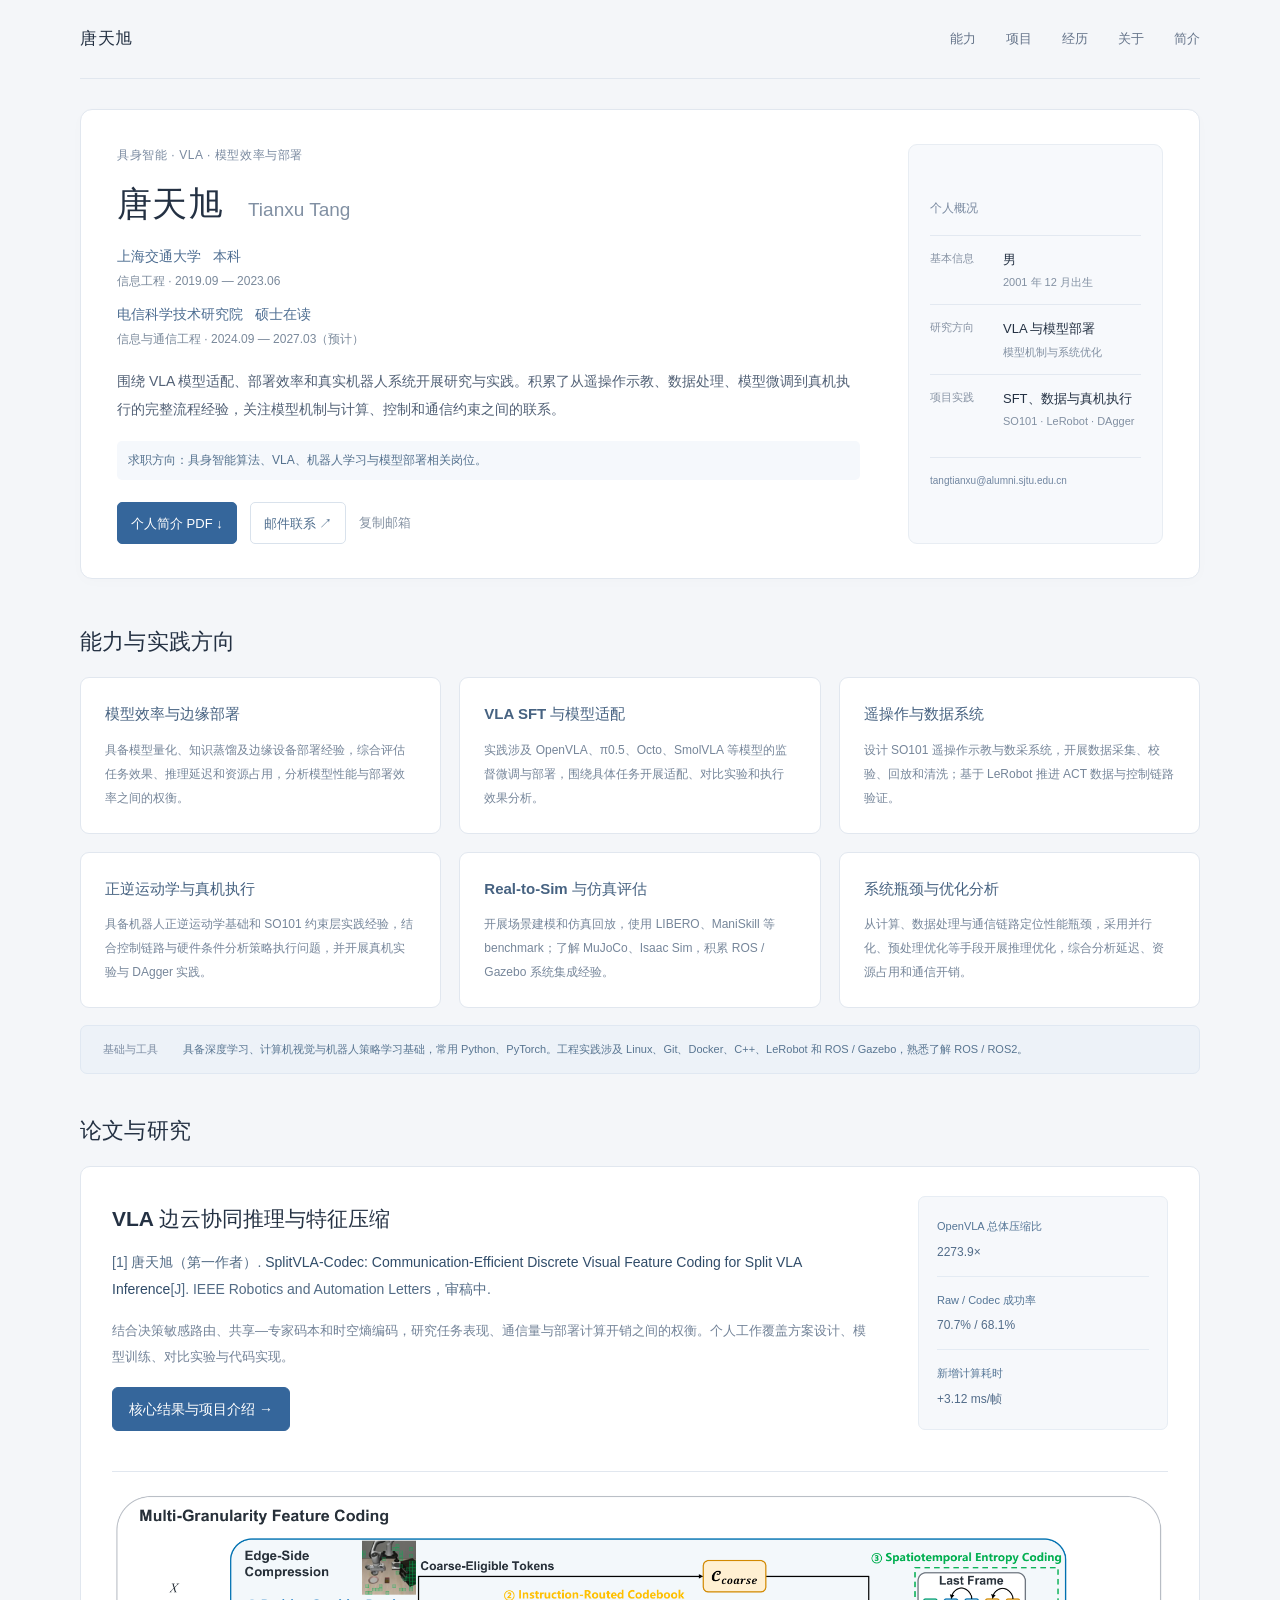
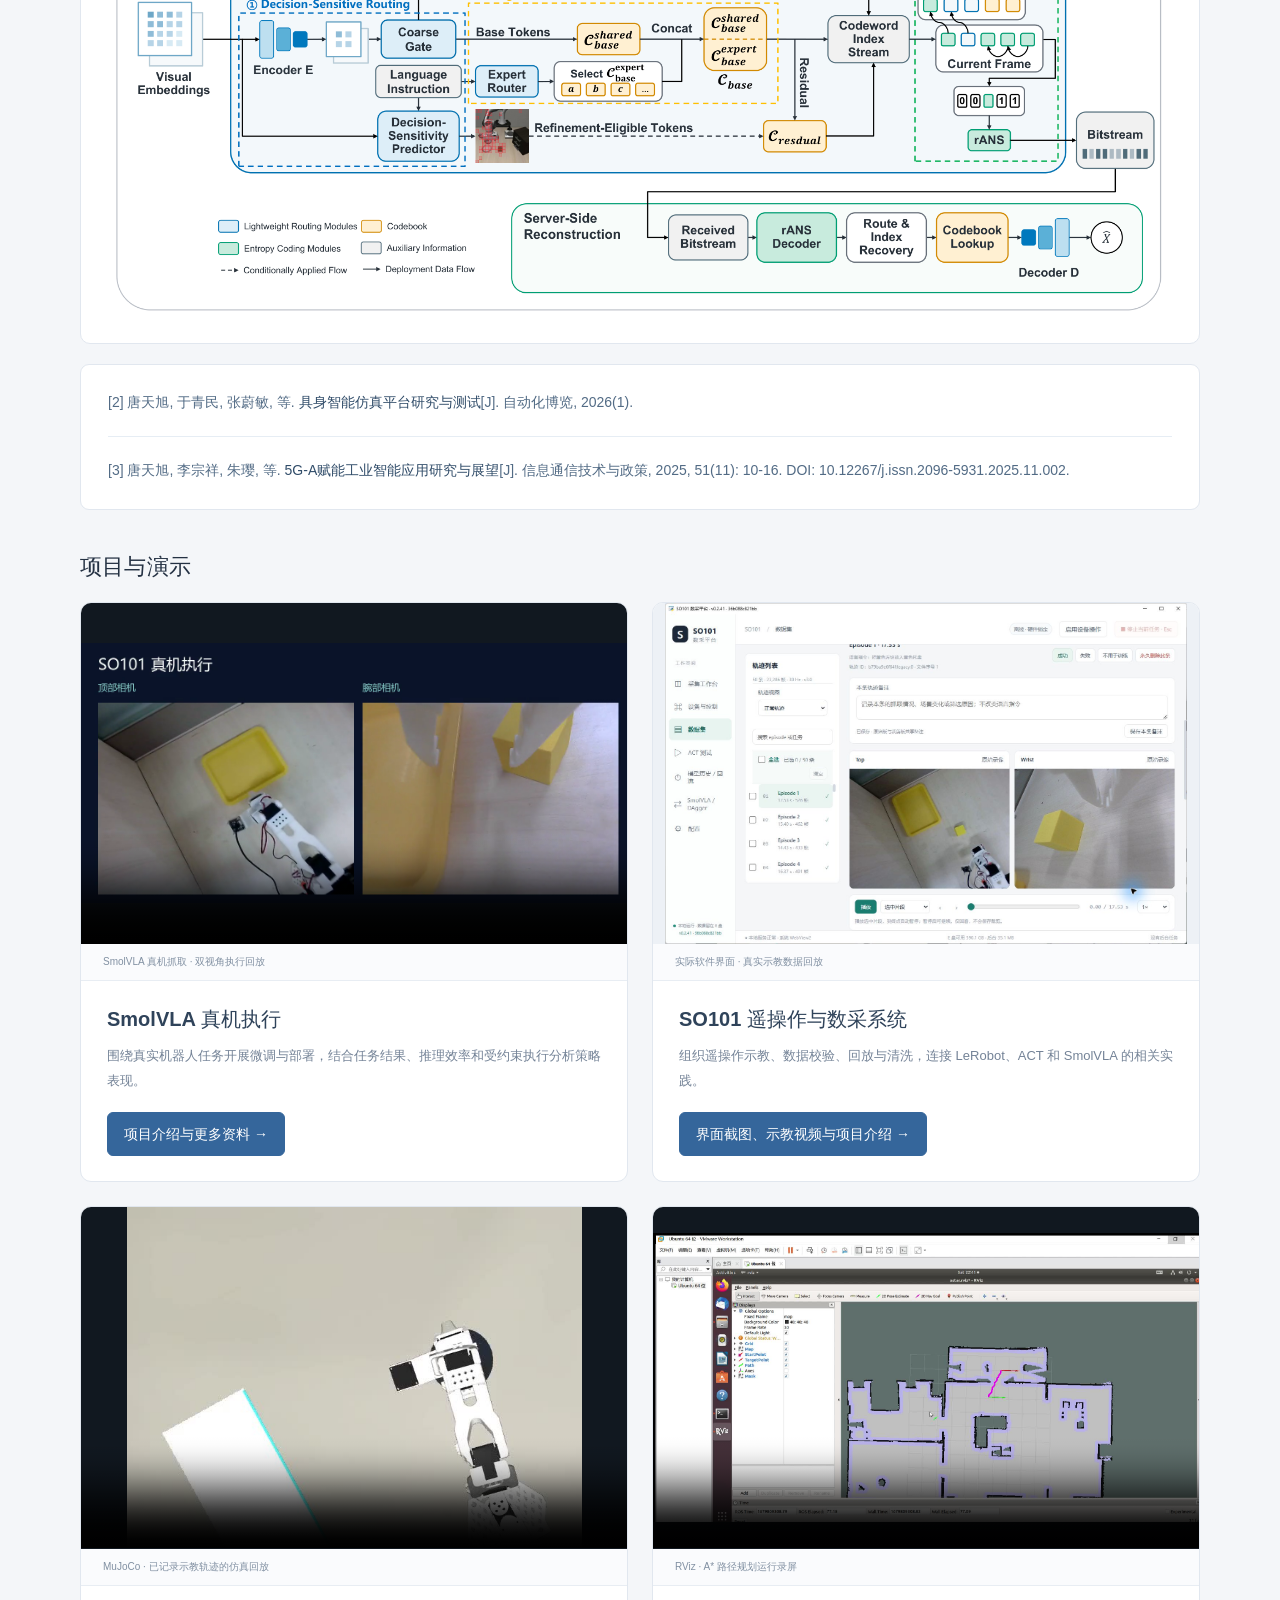
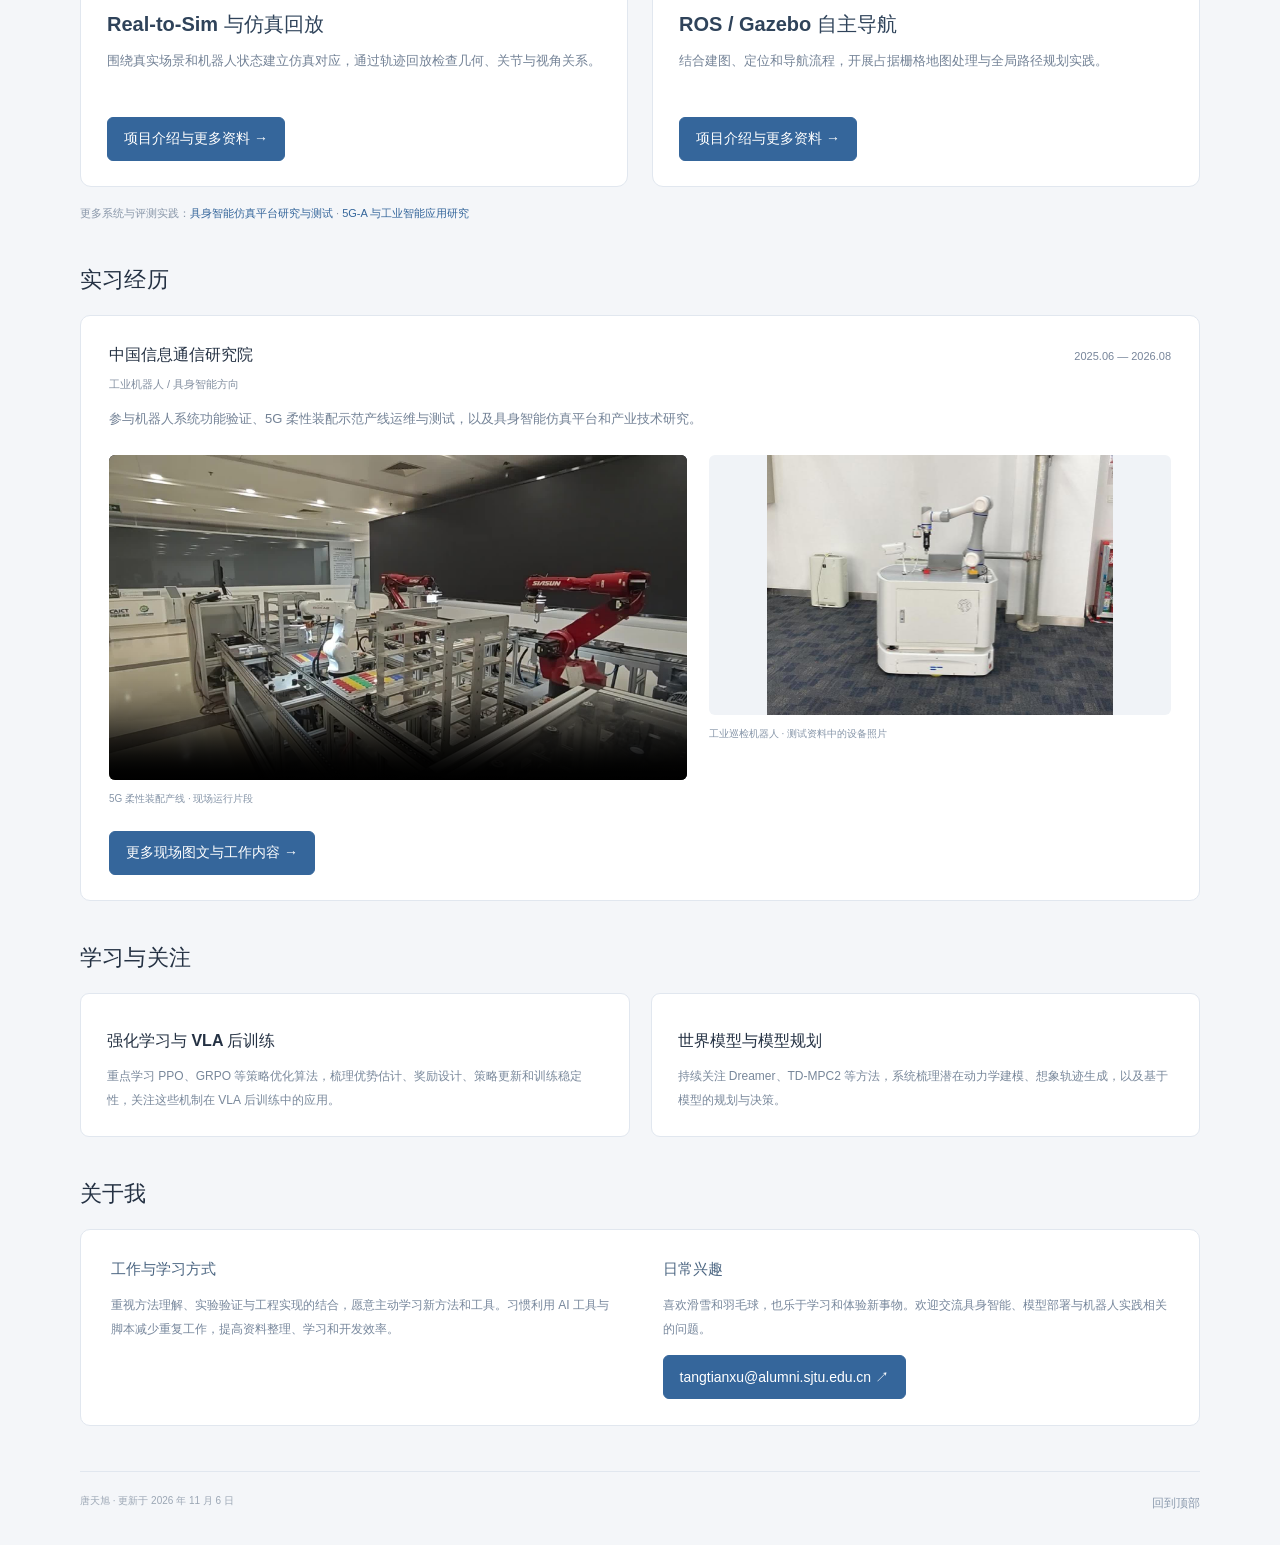
==== commit 704f9815: "Format published paper references in a single block without navigation buttons" ====
--- a/index.html
+++ b/index.html
@@ -1,7 +1,7 @@
 <!doctype html><html lang="zh-CN"><head><meta charset="utf-8"><meta name="viewport" content="width=device-width, initial-scale=1"><meta name="theme-color" content="#f4f6f9"><meta name="description" content="唐天旭：上海交通大学本科，电信科学技术研究院硕士在读。VLA监督微调、模型效率、机器人数据与执行系统、Real-to-Sim项目与个人能力介绍。"><title>唐天旭 | 具身智能与模型部署</title><meta property="og:title" content="唐天旭 | 具身智能与模型部署"><meta property="og:description" content="VLA SFT、模型效率、机器人数据与真机执行。上海交通大学本科，电信科学技术研究院硕士在读。"><link rel="icon" href="favicon.svg" type="image/svg+xml"><link rel="stylesheet" href="styles.css"><script src="app.js" defer></script></head><body><a class="skip-link" href="#main">跳至正文</a><div class="page"><header class="site-header"><a class="site-name" href="index.html#about">唐天旭</a><nav aria-label="页面导航"><a href="index.html#capabilities">能力</a><a href="index.html#projects">项目</a><a href="index.html#experience">经历</a><a href="index.html#about-me">关于</a><a href="assets/tianxu-tang-profile.pdf" target="_blank" rel="noopener">简介</a></nav></header><main id="main">
 <section class="intro" id="about" aria-labelledby="name"><div class="intro-main"><p class="intro-label">具身智能 · VLA · 模型效率与部署</p><h1 id="name">唐天旭 <span>Tianxu Tang</span></h1><div class="affiliation education-overview"><div class="education-row"><p class="education-degree"><span>上海交通大学</span><span class="degree-type">本科</span></p><p class="education-detail">信息工程 · 2019.09 — 2023.06</p></div><div class="education-row"><p class="education-degree"><span>电信科学技术研究院</span><span class="degree-type">硕士在读</span></p><p class="education-detail">信息与通信工程 · 2024.09 — 2027.03（预计）</p></div></div><p>围绕 VLA 模型适配、部署效率和真实机器人系统开展研究与实践。积累了从遥操作示教、数据处理、模型微调到真机执行的完整流程经验，关注模型机制与计算、控制和通信约束之间的联系。</p><p class="job-interest">求职方向：具身智能算法、VLA、机器人学习与模型部署相关岗位。</p><div class="profile-links"><a class="resume-link" href="assets/tianxu-tang-profile.pdf" target="_blank" rel="noopener" download="唐天旭_个人简介.pdf">个人简介 PDF ↓</a><a class="email-link" href="mailto:tangtianxu@alumni.sjtu.edu.cn">邮件联系 ↗</a><button id="copy-email" type="button">复制邮箱</button><span id="copy-status" role="status"></span></div></div><aside class="profile-summary" aria-label="个人信息与研究概览"><p class="summary-heading">个人概况</p><dl><div><dt>基本信息</dt><dd>男<span>2001 年 12 月出生</span></dd></div><div><dt>研究方向</dt><dd>VLA 与模型部署<span>模型机制与系统优化</span></dd></div><div><dt>项目实践</dt><dd>SFT、数据与真机执行<span>SO101 · LeRobot · DAgger</span></dd></div></dl><a href="mailto:tangtianxu@alumni.sjtu.edu.cn">tangtianxu@alumni.sjtu.edu.cn</a></aside></section>
 <section id="capabilities" aria-labelledby="capabilities-title"><div class="section-heading"><h2 id="capabilities-title">能力与实践方向</h2></div><div class="capability-grid"><article class="capability-card"><h3>模型效率与边缘部署</h3><p>具备模型量化、知识蒸馏及边缘设备部署经验，综合评估任务效果、推理延迟和资源占用，分析模型性能与部署效率之间的权衡。</p></article><article class="capability-card"><h3>VLA SFT 与模型适配</h3><p>实践涉及 OpenVLA、π0.5、Octo、SmolVLA 等模型的监督微调与部署，围绕具体任务开展适配、对比实验和执行效果分析。</p></article><article class="capability-card"><h3>遥操作与数据系统</h3><p>设计 SO101 遥操作示教与数采系统，开展数据采集、校验、回放和清洗；基于 LeRobot 推进 ACT 数据与控制链路验证。</p></article><article class="capability-card"><h3>正逆运动学与真机执行</h3><p>具备机器人正逆运动学基础和 SO101 约束层实践经验，结合控制链路与硬件条件分析策略执行问题，并开展真机实验与 DAgger 实践。</p></article><article class="capability-card"><h3>Real-to-Sim 与仿真评估</h3><p>开展场景建模和仿真回放，使用 LIBERO、ManiSkill 等 benchmark；了解 MuJoCo、Isaac Sim，积累 ROS / Gazebo 系统集成经验。</p></article><article class="capability-card"><h3>系统瓶颈与优化分析</h3><p>从计算、数据处理与通信链路定位性能瓶颈，采用并行化、预处理优化等手段开展推理优化，综合分析延迟、资源占用和通信开销。</p></article></div><div class="toolbox"><span>基础与工具</span><p>具备深度学习、计算机视觉与机器人策略学习基础，常用 Python、PyTorch。工程实践涉及 Linux、Git、Docker、C++、LeRobot 和 ROS / Gazebo，熟悉了解 ROS / ROS2。</p></div></section>
-<section id="research" aria-labelledby="research-title"><div class="section-heading"><h2 id="research-title">论文与研究</h2></div><article class="research-overview"><div><h3>VLA 边云协同推理与特征压缩</h3><p class="paper-citation">[1] 唐天旭（第一作者）. <cite>SplitVLA-Codec: Communication-Efficient Discrete Visual Feature Coding for Split VLA Inference</cite>[J]. IEEE Robotics and Automation Letters，审稿中.</p><p>结合决策敏感路由、共享—专家码本和时空熵编码，研究任务表现、通信量与部署计算开销之间的权衡。个人工作覆盖方案设计、模型训练、对比实验与代码实现。</p><a class="project-detail-link" href="projects/splitvla-codec.html">核心结果与项目介绍 →</a></div><dl class="evaluation-focus"><div><dt>OpenVLA 总体压缩比</dt><dd>2273.9×</dd></div><div><dt>Raw / Codec 成功率</dt><dd>70.7% / 68.1%</dd></div><div><dt>新增计算耗时</dt><dd>+3.12 ms/帧</dd></div></dl><a class="research-preview" href="projects/splitvla-codec.html#architecture" aria-label="查看 SplitVLA-Codec 模块结构"><img src="assets/research/architecture-h181b.png" width="1900" height="764" loading="lazy" alt="SplitVLA-Codec 决策敏感路由、指令码本与时空熵编码模块结构"></a></article><div class="publication-list"><article><p class="paper-citation">[2] 唐天旭, 于青民, 张蔚敏, 等. <cite>具身智能仿真平台研究与测试</cite>[J]. 自动化博览（已发表）.</p><a class="project-detail-link" href="projects/industry.html#simulation">研究与项目介绍 →</a></article><article><p class="paper-citation">[3] 唐天旭（第一作者）. <cite>5G-A 赋能工业智能应用研究与展望</cite>[研究稿].</p><a class="project-detail-link" href="projects/industry.html#5g">研究概览 →</a></article></div></section>
+<section id="research" aria-labelledby="research-title"><div class="section-heading"><h2 id="research-title">论文与研究</h2></div><article class="research-overview"><div><h3>VLA 边云协同推理与特征压缩</h3><p class="paper-citation">[1] 唐天旭（第一作者）. <cite>SplitVLA-Codec: Communication-Efficient Discrete Visual Feature Coding for Split VLA Inference</cite>[J]. IEEE Robotics and Automation Letters，审稿中.</p><p>结合决策敏感路由、共享—专家码本和时空熵编码，研究任务表现、通信量与部署计算开销之间的权衡。个人工作覆盖方案设计、模型训练、对比实验与代码实现。</p><a class="project-detail-link" href="projects/splitvla-codec.html">核心结果与项目介绍 →</a></div><dl class="evaluation-focus"><div><dt>OpenVLA 总体压缩比</dt><dd>2273.9×</dd></div><div><dt>Raw / Codec 成功率</dt><dd>70.7% / 68.1%</dd></div><div><dt>新增计算耗时</dt><dd>+3.12 ms/帧</dd></div></dl><a class="research-preview" href="projects/splitvla-codec.html#architecture" aria-label="查看 SplitVLA-Codec 模块结构"><img src="assets/research/architecture-h181b.png" width="1900" height="764" loading="lazy" alt="SplitVLA-Codec 决策敏感路由、指令码本与时空熵编码模块结构"></a></article><div class="publication-list publication-reference-list" aria-label="论文引用"><p class="paper-citation">[2] 唐天旭, 于青民, 张蔚敏, 等. <cite>具身智能仿真平台研究与测试</cite>[J]. 自动化博览, 2026(1).</p><p class="paper-citation">[3] 唐天旭, 李宗祥, 朱璎, 等. <cite>5G-A赋能工业智能应用研究与展望</cite>[J]. 信息通信技术与政策, 2025, 51(11): 10-16. DOI: 10.12267/j.issn.2096-5931.2025.11.002.</p></div></section>
 <section id="projects" aria-labelledby="projects-title"><div class="section-heading"><h2 id="projects-title">项目与演示</h2></div><div class="work-grid"><article class="work-card"><div class="work-media"><video controls muted playsinline preload="metadata" poster="assets/practice/smolvla-execution.png" aria-label="SmolVLA 真机抓取 · 双视角执行回放"><source src="assets/practice/smolvla-execution.mp4" type="video/mp4">可<a href="assets/practice/smolvla-execution.mp4">打开视频</a>。</video></div><p class="media-caption">SmolVLA 真机抓取 · 双视角执行回放</p><div class="work-card-body"><h3>SmolVLA 真机执行</h3><p>围绕真实机器人任务开展微调与部署，结合任务结果、推理效率和受约束执行分析策略表现。</p><div class="work-links"><a class="project-detail-link" href="projects/so101.html">项目介绍与更多资料 →</a></div></div></article><article class="work-card"><div class="work-media platform-card"><a href="projects/so101.html#platform"><img src="assets/platform/dataset-review.png" width="1425" height="935" loading="lazy" alt="SO101 数采平台实际界面：轨迹列表和双相机回放"></a></div><p class="media-caption">实际软件界面 · 真实示教数据回放</p><div class="work-card-body"><h3>SO101 遥操作与数采系统</h3><p>组织遥操作示教、数据校验、回放与清洗，连接 LeRobot、ACT 和 SmolVLA 的相关实践。</p><div class="work-links"><a class="project-detail-link" href="projects/so101.html#platform">界面截图、示教视频与项目介绍 →</a></div></div></article><article class="work-card"><div class="work-media"><video controls muted playsinline preload="metadata" poster="assets/practice/mujoco-trajectory-replay.jpg" aria-label="MuJoCo · 已记录示教轨迹的仿真回放"><source src="assets/practice/mujoco-trajectory-replay.mp4" type="video/mp4">可<a href="assets/practice/mujoco-trajectory-replay.mp4">打开视频</a>。</video></div><p class="media-caption">MuJoCo · 已记录示教轨迹的仿真回放</p><div class="work-card-body"><h3>Real-to-Sim 与仿真回放</h3><p>围绕真实场景和机器人状态建立仿真对应，通过轨迹回放检查几何、关节与视角关系。</p><div class="work-links"><a class="project-detail-link" href="projects/real-to-sim.html">项目介绍与更多资料 →</a></div></div></article><article class="work-card"><div class="work-media"><video controls muted playsinline preload="metadata" poster="assets/evidence/navigation-poster.jpg" aria-label="RViz · A* 路径规划运行录屏"><source src="assets/evidence/navigation-astar.mp4" type="video/mp4">可<a href="assets/evidence/navigation-astar.mp4">打开视频</a>。</video></div><p class="media-caption">RViz · A* 路径规划运行录屏</p><div class="work-card-body"><h3>ROS / Gazebo 自主导航</h3><p>结合建图、定位和导航流程，开展占据栅格地图处理与全局路径规划实践。</p><div class="work-links"><a class="project-detail-link" href="projects/navigation.html">项目介绍与更多资料 →</a></div></div></article></div><p class="other-research-link">更多系统与评测实践：<a href="projects/industry.html#simulation">具身智能仿真平台研究与测试</a> · <a href="projects/industry.html#5g">5G-A 与工业智能应用研究</a></p></section>
 <section id="experience" aria-labelledby="experience-heading"><div class="section-heading"><h2 id="experience-heading">实习经历</h2></div><article class="experience-card"><div class="entry-heading"><h3>中国信息通信研究院</h3><span class="date">2025.06 — 2026.08</span></div><p class="metadata">工业机器人 / 具身智能方向</p><p class="experience-summary">参与机器人系统功能验证、5G 柔性装配示范产线运维与测试，以及具身智能仿真平台和产业技术研究。</p><div class="experience-media"><figure><video controls muted playsinline preload="metadata" poster="assets/evidence/production-line-poster.jpg" aria-label="5G柔性装配示范产线现场运行片段"><source src="assets/evidence/production-line-demo.mp4" type="video/mp4">可<a href="assets/evidence/production-line-demo.mp4">打开产线视频</a>。</video><figcaption>5G 柔性装配产线 · 现场运行片段</figcaption></figure><figure><a href="assets/evidence/inspection-robot.jpeg" target="_blank" rel="noopener"><img src="assets/evidence/inspection-robot.jpeg" alt="原始测试报告中保存的工业巡检复合机器人设备照片。" loading="lazy"></a><figcaption>工业巡检机器人 · 测试资料中的设备照片</figcaption></figure></div><a class="project-detail-link" href="projects/industry.html">更多现场图文与工作内容 →</a></article></section>
 <section id="learning" aria-labelledby="learning-title"><div class="section-heading"><h2 id="learning-title">学习与关注</h2></div><div class="learning-grid"><article class="learning-card"><h3>强化学习与 VLA 后训练</h3><p>重点学习 PPO、GRPO 等策略优化算法，梳理优势估计、奖励设计、策略更新和训练稳定性，关注这些机制在 VLA 后训练中的应用。</p></article><article class="learning-card"><h3>世界模型与模型规划</h3><p>持续关注 Dreamer、TD-MPC2 等方法，系统梳理潜在动力学建模、想象轨迹生成，以及基于模型的规划与决策。</p></article></div></section>
--- a/styles.css
+++ b/styles.css
@@ -42,3 +42,6 @@
 .education-overview{margin:16px 0 18px}.education-row+.education-row{margin-top:10px}.education-degree{display:flex;align-items:baseline;flex-wrap:wrap;gap:6px 12px;font-size:14px;font-weight:500;line-height:1.75;margin:0;color:#4e6e92}.education-degree>span,.education-degree .degree-type{white-space:nowrap}.education-detail{font-size:12px;color:#7a899b;margin:2px 0 0;line-height:1.8}.paper-citation,.research-overview>div>p.paper-citation,.detail-intro>p.paper-citation,.detail-section>p.paper-citation{font-size:14px;line-height:1.9;color:#526b85;overflow-wrap:anywhere;margin:12px 0 16px}.paper-citation cite{font-style:normal;color:#304c69}.publication-list{display:grid;grid-template-columns:1fr 1fr;gap:20px;margin-top:20px}.publication-list>article{border:1px solid var(--border);border-radius:9px;background:#fff;padding:22px 25px}.publication-list .paper-citation{margin-top:0}.model-result-grid{display:grid;grid-template-columns:repeat(3,minmax(0,1fr));gap:18px;margin:18px 0 22px}.model-result-card{border:1px solid #dfe8f2;border-radius:8px;padding:20px;background:#f7f9fc;min-width:0}.model-result-card h3{font-size:21px;margin:0 0 3px;line-height:1.5;color:#315a80}.model-result-card .benchmark-name{font-size:12px;color:#7b8fa3;margin:0 0 17px}.model-result-card dl{margin:0}.model-result-card dl>div{display:flex;justify-content:space-between;align-items:baseline;gap:12px;padding:9px 0}.model-result-card dl>div+div{border-top:1px solid #e1e9f2}.model-result-card dt{font-size:12px;color:#6f8297}.model-result-card dd{font-size:17px;color:#35669b;margin:0;font-variant-numeric:tabular-nums;white-space:nowrap}.latency-summary{display:grid;grid-template-columns:1fr 1fr;gap:18px;padding:2px 0 16px}.latency-summary>div{padding:18px 22px;background:#f2f6fb;border-radius:7px}.latency-summary strong{display:block;font-size:23px;color:#35669b;font-weight:500;line-height:1.6}.latency-summary span{font-size:12px;color:#7c8ea3}.detail-page .detail-intro .paper-citation{margin-bottom:12px}
 @media(max-width:900px){.model-result-grid{gap:12px}.model-result-card{padding:16px}.model-result-card dl>div{gap:6px}.model-result-card dt{font-size:11px}.model-result-card dd{font-size:15px}}
 @media(max-width:620px){.education-degree{font-size:13px;gap:5px 10px}.education-detail{font-size:11px}.education-row+.education-row{margin-top:9px}.paper-citation,.research-overview>div>p.paper-citation,.detail-intro>p.paper-citation,.detail-section>p.paper-citation{font-size:13px;line-height:1.9}.publication-list{grid-template-columns:1fr;gap:14px;margin-top:16px}.publication-list>article{padding:21px}.model-result-grid{grid-template-columns:1fr;gap:14px}.model-result-card{padding:19px 22px}.model-result-card dl>div{padding:8px 0}.model-result-card dt{font-size:12px}.model-result-card dd{font-size:18px}.latency-summary{grid-template-columns:1fr;gap:12px}.latency-summary strong{font-size:22px}}
+
+.publication-list.publication-reference-list{display:block;background:#fff;border:1px solid var(--border);border-radius:9px;padding:4px 27px}.publication-reference-list>p.paper-citation{margin:0;padding:20px 0;font-size:14px;line-height:1.95}.publication-reference-list>p+p{border-top:1px solid #e6edf4}
+@media(max-width:620px){.publication-list.publication-reference-list{padding:3px 21px}.publication-reference-list>p.paper-citation{font-size:13px;padding:18px 0}}
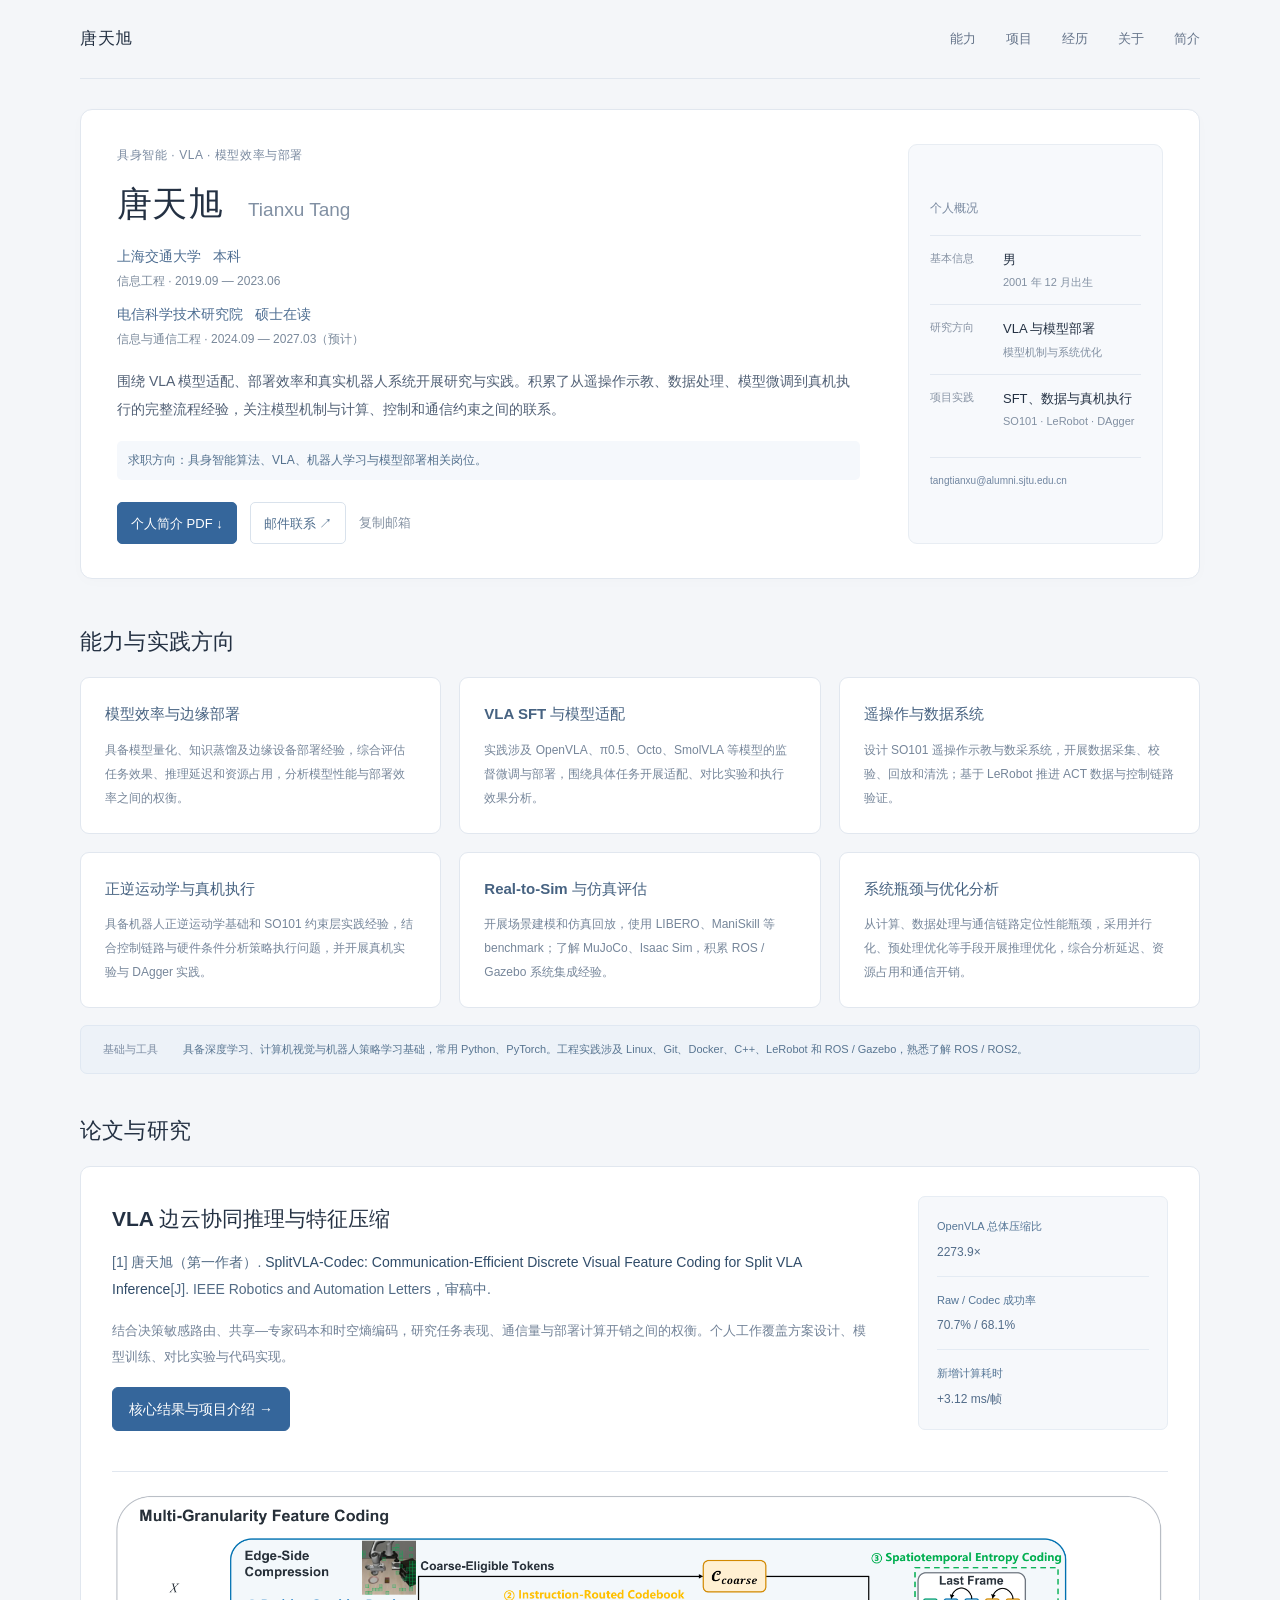
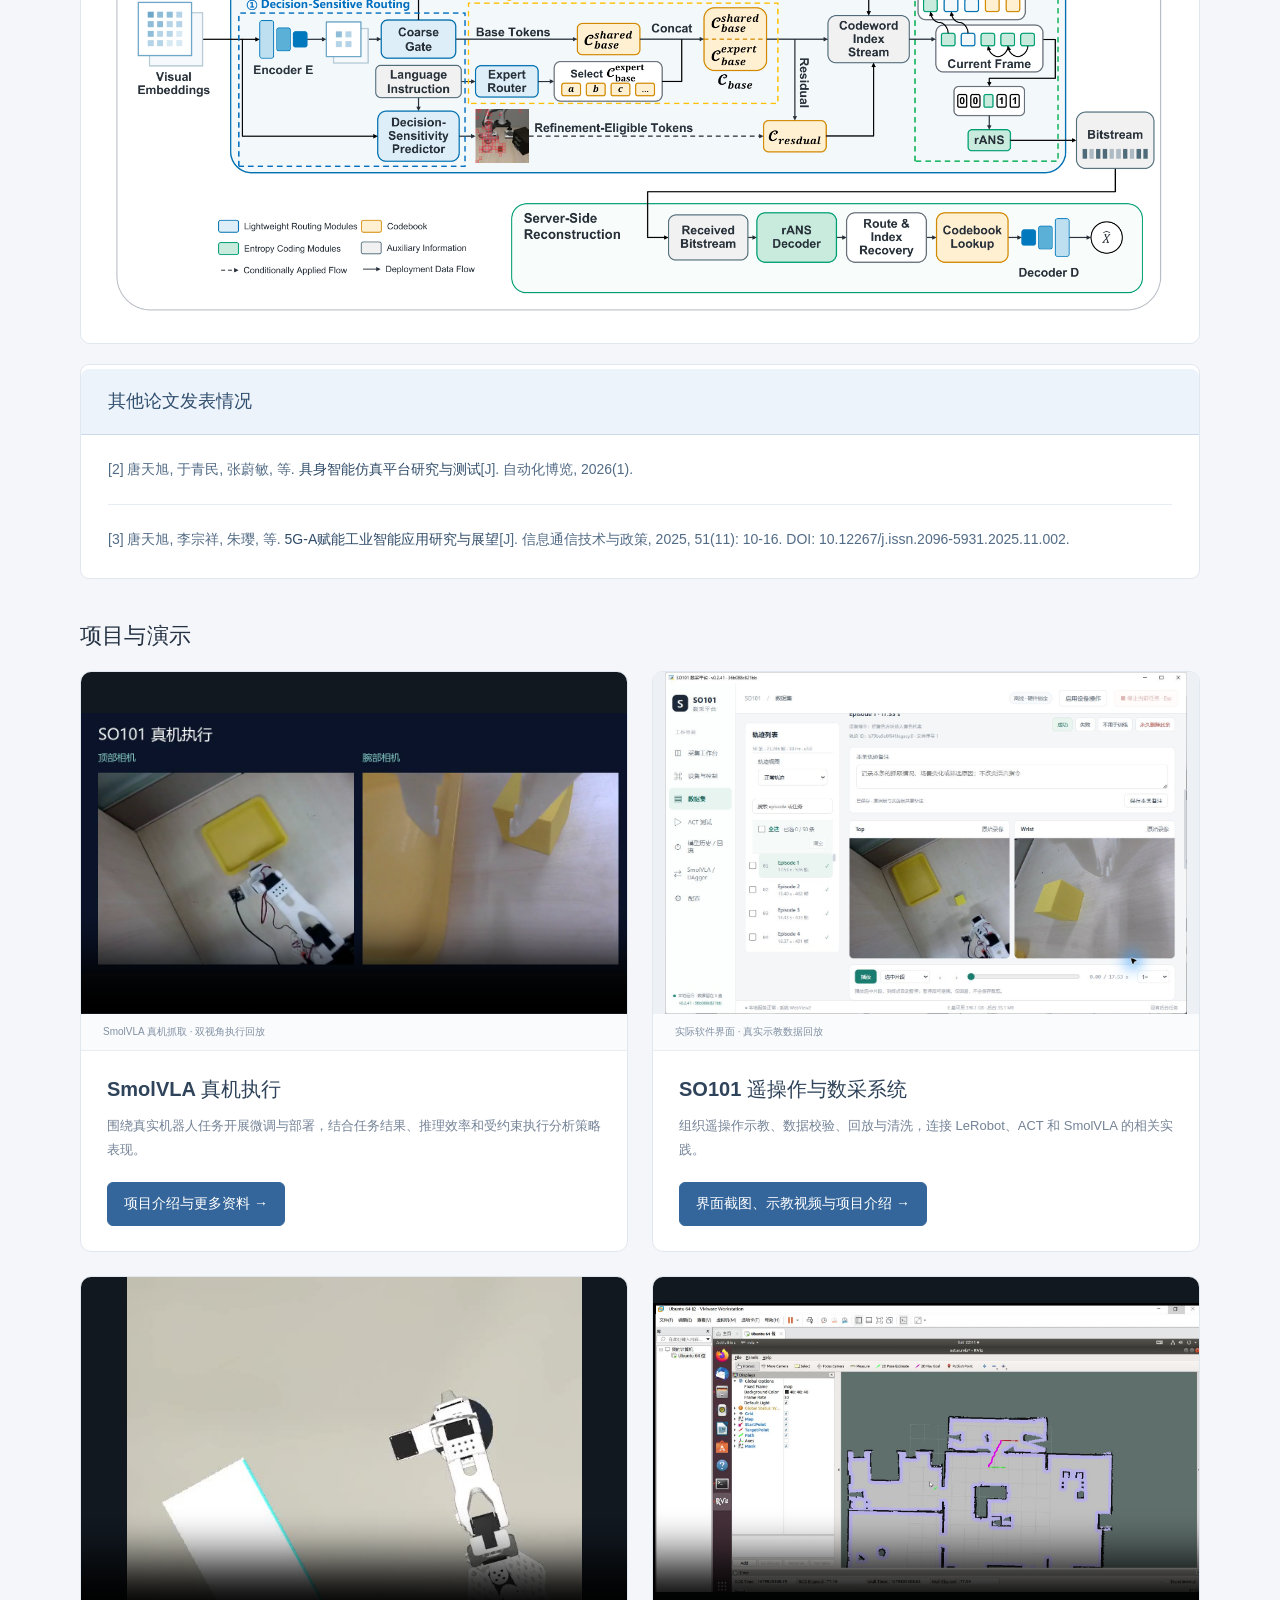
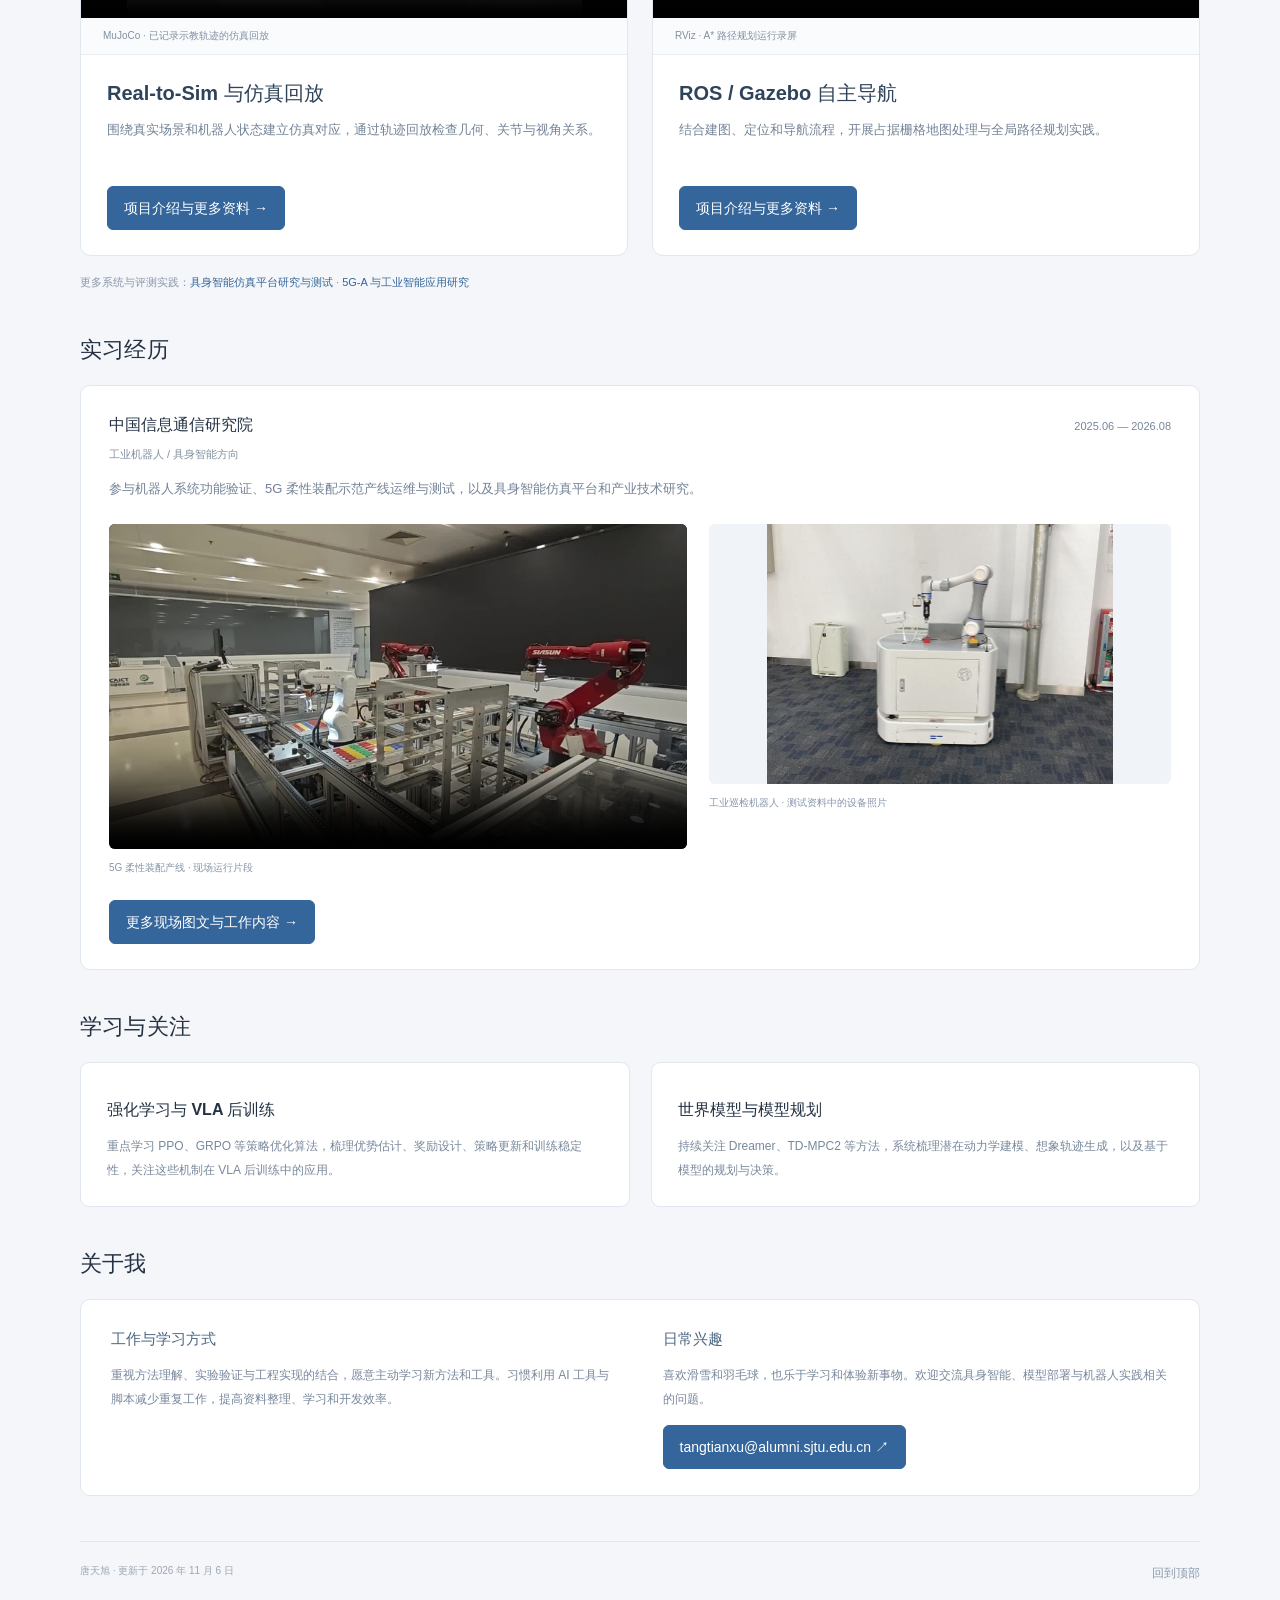
==== commit 72bc2c72: "Add titled bordered section for other publications" ====
--- a/index.html
+++ b/index.html
@@ -1,7 +1,7 @@
 <!doctype html><html lang="zh-CN"><head><meta charset="utf-8"><meta name="viewport" content="width=device-width, initial-scale=1"><meta name="theme-color" content="#f4f6f9"><meta name="description" content="唐天旭：上海交通大学本科，电信科学技术研究院硕士在读。VLA监督微调、模型效率、机器人数据与执行系统、Real-to-Sim项目与个人能力介绍。"><title>唐天旭 | 具身智能与模型部署</title><meta property="og:title" content="唐天旭 | 具身智能与模型部署"><meta property="og:description" content="VLA SFT、模型效率、机器人数据与真机执行。上海交通大学本科，电信科学技术研究院硕士在读。"><link rel="icon" href="favicon.svg" type="image/svg+xml"><link rel="stylesheet" href="styles.css"><script src="app.js" defer></script></head><body><a class="skip-link" href="#main">跳至正文</a><div class="page"><header class="site-header"><a class="site-name" href="index.html#about">唐天旭</a><nav aria-label="页面导航"><a href="index.html#capabilities">能力</a><a href="index.html#projects">项目</a><a href="index.html#experience">经历</a><a href="index.html#about-me">关于</a><a href="assets/tianxu-tang-profile.pdf" target="_blank" rel="noopener">简介</a></nav></header><main id="main">
 <section class="intro" id="about" aria-labelledby="name"><div class="intro-main"><p class="intro-label">具身智能 · VLA · 模型效率与部署</p><h1 id="name">唐天旭 <span>Tianxu Tang</span></h1><div class="affiliation education-overview"><div class="education-row"><p class="education-degree"><span>上海交通大学</span><span class="degree-type">本科</span></p><p class="education-detail">信息工程 · 2019.09 — 2023.06</p></div><div class="education-row"><p class="education-degree"><span>电信科学技术研究院</span><span class="degree-type">硕士在读</span></p><p class="education-detail">信息与通信工程 · 2024.09 — 2027.03（预计）</p></div></div><p>围绕 VLA 模型适配、部署效率和真实机器人系统开展研究与实践。积累了从遥操作示教、数据处理、模型微调到真机执行的完整流程经验，关注模型机制与计算、控制和通信约束之间的联系。</p><p class="job-interest">求职方向：具身智能算法、VLA、机器人学习与模型部署相关岗位。</p><div class="profile-links"><a class="resume-link" href="assets/tianxu-tang-profile.pdf" target="_blank" rel="noopener" download="唐天旭_个人简介.pdf">个人简介 PDF ↓</a><a class="email-link" href="mailto:tangtianxu@alumni.sjtu.edu.cn">邮件联系 ↗</a><button id="copy-email" type="button">复制邮箱</button><span id="copy-status" role="status"></span></div></div><aside class="profile-summary" aria-label="个人信息与研究概览"><p class="summary-heading">个人概况</p><dl><div><dt>基本信息</dt><dd>男<span>2001 年 12 月出生</span></dd></div><div><dt>研究方向</dt><dd>VLA 与模型部署<span>模型机制与系统优化</span></dd></div><div><dt>项目实践</dt><dd>SFT、数据与真机执行<span>SO101 · LeRobot · DAgger</span></dd></div></dl><a href="mailto:tangtianxu@alumni.sjtu.edu.cn">tangtianxu@alumni.sjtu.edu.cn</a></aside></section>
 <section id="capabilities" aria-labelledby="capabilities-title"><div class="section-heading"><h2 id="capabilities-title">能力与实践方向</h2></div><div class="capability-grid"><article class="capability-card"><h3>模型效率与边缘部署</h3><p>具备模型量化、知识蒸馏及边缘设备部署经验，综合评估任务效果、推理延迟和资源占用，分析模型性能与部署效率之间的权衡。</p></article><article class="capability-card"><h3>VLA SFT 与模型适配</h3><p>实践涉及 OpenVLA、π0.5、Octo、SmolVLA 等模型的监督微调与部署，围绕具体任务开展适配、对比实验和执行效果分析。</p></article><article class="capability-card"><h3>遥操作与数据系统</h3><p>设计 SO101 遥操作示教与数采系统，开展数据采集、校验、回放和清洗；基于 LeRobot 推进 ACT 数据与控制链路验证。</p></article><article class="capability-card"><h3>正逆运动学与真机执行</h3><p>具备机器人正逆运动学基础和 SO101 约束层实践经验，结合控制链路与硬件条件分析策略执行问题，并开展真机实验与 DAgger 实践。</p></article><article class="capability-card"><h3>Real-to-Sim 与仿真评估</h3><p>开展场景建模和仿真回放，使用 LIBERO、ManiSkill 等 benchmark；了解 MuJoCo、Isaac Sim，积累 ROS / Gazebo 系统集成经验。</p></article><article class="capability-card"><h3>系统瓶颈与优化分析</h3><p>从计算、数据处理与通信链路定位性能瓶颈，采用并行化、预处理优化等手段开展推理优化，综合分析延迟、资源占用和通信开销。</p></article></div><div class="toolbox"><span>基础与工具</span><p>具备深度学习、计算机视觉与机器人策略学习基础，常用 Python、PyTorch。工程实践涉及 Linux、Git、Docker、C++、LeRobot 和 ROS / Gazebo，熟悉了解 ROS / ROS2。</p></div></section>
-<section id="research" aria-labelledby="research-title"><div class="section-heading"><h2 id="research-title">论文与研究</h2></div><article class="research-overview"><div><h3>VLA 边云协同推理与特征压缩</h3><p class="paper-citation">[1] 唐天旭（第一作者）. <cite>SplitVLA-Codec: Communication-Efficient Discrete Visual Feature Coding for Split VLA Inference</cite>[J]. IEEE Robotics and Automation Letters，审稿中.</p><p>结合决策敏感路由、共享—专家码本和时空熵编码，研究任务表现、通信量与部署计算开销之间的权衡。个人工作覆盖方案设计、模型训练、对比实验与代码实现。</p><a class="project-detail-link" href="projects/splitvla-codec.html">核心结果与项目介绍 →</a></div><dl class="evaluation-focus"><div><dt>OpenVLA 总体压缩比</dt><dd>2273.9×</dd></div><div><dt>Raw / Codec 成功率</dt><dd>70.7% / 68.1%</dd></div><div><dt>新增计算耗时</dt><dd>+3.12 ms/帧</dd></div></dl><a class="research-preview" href="projects/splitvla-codec.html#architecture" aria-label="查看 SplitVLA-Codec 模块结构"><img src="assets/research/architecture-h181b.png" width="1900" height="764" loading="lazy" alt="SplitVLA-Codec 决策敏感路由、指令码本与时空熵编码模块结构"></a></article><div class="publication-list publication-reference-list" aria-label="论文引用"><p class="paper-citation">[2] 唐天旭, 于青民, 张蔚敏, 等. <cite>具身智能仿真平台研究与测试</cite>[J]. 自动化博览, 2026(1).</p><p class="paper-citation">[3] 唐天旭, 李宗祥, 朱璎, 等. <cite>5G-A赋能工业智能应用研究与展望</cite>[J]. 信息通信技术与政策, 2025, 51(11): 10-16. DOI: 10.12267/j.issn.2096-5931.2025.11.002.</p></div></section>
+<section id="research" aria-labelledby="research-title"><div class="section-heading"><h2 id="research-title">论文与研究</h2></div><article class="research-overview"><div><h3>VLA 边云协同推理与特征压缩</h3><p class="paper-citation">[1] 唐天旭（第一作者）. <cite>SplitVLA-Codec: Communication-Efficient Discrete Visual Feature Coding for Split VLA Inference</cite>[J]. IEEE Robotics and Automation Letters，审稿中.</p><p>结合决策敏感路由、共享—专家码本和时空熵编码，研究任务表现、通信量与部署计算开销之间的权衡。个人工作覆盖方案设计、模型训练、对比实验与代码实现。</p><a class="project-detail-link" href="projects/splitvla-codec.html">核心结果与项目介绍 →</a></div><dl class="evaluation-focus"><div><dt>OpenVLA 总体压缩比</dt><dd>2273.9×</dd></div><div><dt>Raw / Codec 成功率</dt><dd>70.7% / 68.1%</dd></div><div><dt>新增计算耗时</dt><dd>+3.12 ms/帧</dd></div></dl><a class="research-preview" href="projects/splitvla-codec.html#architecture" aria-label="查看 SplitVLA-Codec 模块结构"><img src="assets/research/architecture-h181b.png" width="1900" height="764" loading="lazy" alt="SplitVLA-Codec 决策敏感路由、指令码本与时空熵编码模块结构"></a></article><div class="publication-list publication-reference-list" role="region" aria-labelledby="other-publications-title"><h3 class="publication-reference-title" id="other-publications-title">其他论文发表情况</h3><p class="paper-citation">[2] 唐天旭, 于青民, 张蔚敏, 等. <cite>具身智能仿真平台研究与测试</cite>[J]. 自动化博览, 2026(1).</p><p class="paper-citation">[3] 唐天旭, 李宗祥, 朱璎, 等. <cite>5G-A赋能工业智能应用研究与展望</cite>[J]. 信息通信技术与政策, 2025, 51(11): 10-16. DOI: 10.12267/j.issn.2096-5931.2025.11.002.</p></div></section>
 <section id="projects" aria-labelledby="projects-title"><div class="section-heading"><h2 id="projects-title">项目与演示</h2></div><div class="work-grid"><article class="work-card"><div class="work-media"><video controls muted playsinline preload="metadata" poster="assets/practice/smolvla-execution.png" aria-label="SmolVLA 真机抓取 · 双视角执行回放"><source src="assets/practice/smolvla-execution.mp4" type="video/mp4">可<a href="assets/practice/smolvla-execution.mp4">打开视频</a>。</video></div><p class="media-caption">SmolVLA 真机抓取 · 双视角执行回放</p><div class="work-card-body"><h3>SmolVLA 真机执行</h3><p>围绕真实机器人任务开展微调与部署，结合任务结果、推理效率和受约束执行分析策略表现。</p><div class="work-links"><a class="project-detail-link" href="projects/so101.html">项目介绍与更多资料 →</a></div></div></article><article class="work-card"><div class="work-media platform-card"><a href="projects/so101.html#platform"><img src="assets/platform/dataset-review.png" width="1425" height="935" loading="lazy" alt="SO101 数采平台实际界面：轨迹列表和双相机回放"></a></div><p class="media-caption">实际软件界面 · 真实示教数据回放</p><div class="work-card-body"><h3>SO101 遥操作与数采系统</h3><p>组织遥操作示教、数据校验、回放与清洗，连接 LeRobot、ACT 和 SmolVLA 的相关实践。</p><div class="work-links"><a class="project-detail-link" href="projects/so101.html#platform">界面截图、示教视频与项目介绍 →</a></div></div></article><article class="work-card"><div class="work-media"><video controls muted playsinline preload="metadata" poster="assets/practice/mujoco-trajectory-replay.jpg" aria-label="MuJoCo · 已记录示教轨迹的仿真回放"><source src="assets/practice/mujoco-trajectory-replay.mp4" type="video/mp4">可<a href="assets/practice/mujoco-trajectory-replay.mp4">打开视频</a>。</video></div><p class="media-caption">MuJoCo · 已记录示教轨迹的仿真回放</p><div class="work-card-body"><h3>Real-to-Sim 与仿真回放</h3><p>围绕真实场景和机器人状态建立仿真对应，通过轨迹回放检查几何、关节与视角关系。</p><div class="work-links"><a class="project-detail-link" href="projects/real-to-sim.html">项目介绍与更多资料 →</a></div></div></article><article class="work-card"><div class="work-media"><video controls muted playsinline preload="metadata" poster="assets/evidence/navigation-poster.jpg" aria-label="RViz · A* 路径规划运行录屏"><source src="assets/evidence/navigation-astar.mp4" type="video/mp4">可<a href="assets/evidence/navigation-astar.mp4">打开视频</a>。</video></div><p class="media-caption">RViz · A* 路径规划运行录屏</p><div class="work-card-body"><h3>ROS / Gazebo 自主导航</h3><p>结合建图、定位和导航流程，开展占据栅格地图处理与全局路径规划实践。</p><div class="work-links"><a class="project-detail-link" href="projects/navigation.html">项目介绍与更多资料 →</a></div></div></article></div><p class="other-research-link">更多系统与评测实践：<a href="projects/industry.html#simulation">具身智能仿真平台研究与测试</a> · <a href="projects/industry.html#5g">5G-A 与工业智能应用研究</a></p></section>
 <section id="experience" aria-labelledby="experience-heading"><div class="section-heading"><h2 id="experience-heading">实习经历</h2></div><article class="experience-card"><div class="entry-heading"><h3>中国信息通信研究院</h3><span class="date">2025.06 — 2026.08</span></div><p class="metadata">工业机器人 / 具身智能方向</p><p class="experience-summary">参与机器人系统功能验证、5G 柔性装配示范产线运维与测试，以及具身智能仿真平台和产业技术研究。</p><div class="experience-media"><figure><video controls muted playsinline preload="metadata" poster="assets/evidence/production-line-poster.jpg" aria-label="5G柔性装配示范产线现场运行片段"><source src="assets/evidence/production-line-demo.mp4" type="video/mp4">可<a href="assets/evidence/production-line-demo.mp4">打开产线视频</a>。</video><figcaption>5G 柔性装配产线 · 现场运行片段</figcaption></figure><figure><a href="assets/evidence/inspection-robot.jpeg" target="_blank" rel="noopener"><img src="assets/evidence/inspection-robot.jpeg" alt="原始测试报告中保存的工业巡检复合机器人设备照片。" loading="lazy"></a><figcaption>工业巡检机器人 · 测试资料中的设备照片</figcaption></figure></div><a class="project-detail-link" href="projects/industry.html">更多现场图文与工作内容 →</a></article></section>
 <section id="learning" aria-labelledby="learning-title"><div class="section-heading"><h2 id="learning-title">学习与关注</h2></div><div class="learning-grid"><article class="learning-card"><h3>强化学习与 VLA 后训练</h3><p>重点学习 PPO、GRPO 等策略优化算法，梳理优势估计、奖励设计、策略更新和训练稳定性，关注这些机制在 VLA 后训练中的应用。</p></article><article class="learning-card"><h3>世界模型与模型规划</h3><p>持续关注 Dreamer、TD-MPC2 等方法，系统梳理潜在动力学建模、想象轨迹生成，以及基于模型的规划与决策。</p></article></div></section>
--- a/styles.css
+++ b/styles.css
@@ -45,3 +45,7 @@
 
 .publication-list.publication-reference-list{display:block;background:#fff;border:1px solid var(--border);border-radius:9px;padding:4px 27px}.publication-reference-list>p.paper-citation{margin:0;padding:20px 0;font-size:14px;line-height:1.95}.publication-reference-list>p+p{border-top:1px solid #e6edf4}
 @media(max-width:620px){.publication-list.publication-reference-list{padding:3px 21px}.publication-reference-list>p.paper-citation{font-size:13px;padding:18px 0}}
+
++.publication-list.publication-reference-list{border:1px solid #bccde0;padding-top:0;box-shadow:0 2px 7px #284f7510}.publication-reference-title{margin:0 -27px;padding:17px 27px;border-bottom:1px solid #cbd9e8;border-radius:8px 8px 0 0;background:#edf3fa;color:#304e6e;font-size:18px;font-weight:500;line-height:1.7}.publication-reference-list>p.paper-citation{padding-top:21px;padding-bottom:21px}
++@media(max-width:620px){.publication-reference-title{margin-inline:-21px;padding:15px 21px;font-size:16px}.publication-reference-list>p.paper-citation{padding-top:18px;padding-bottom:18px}}
++
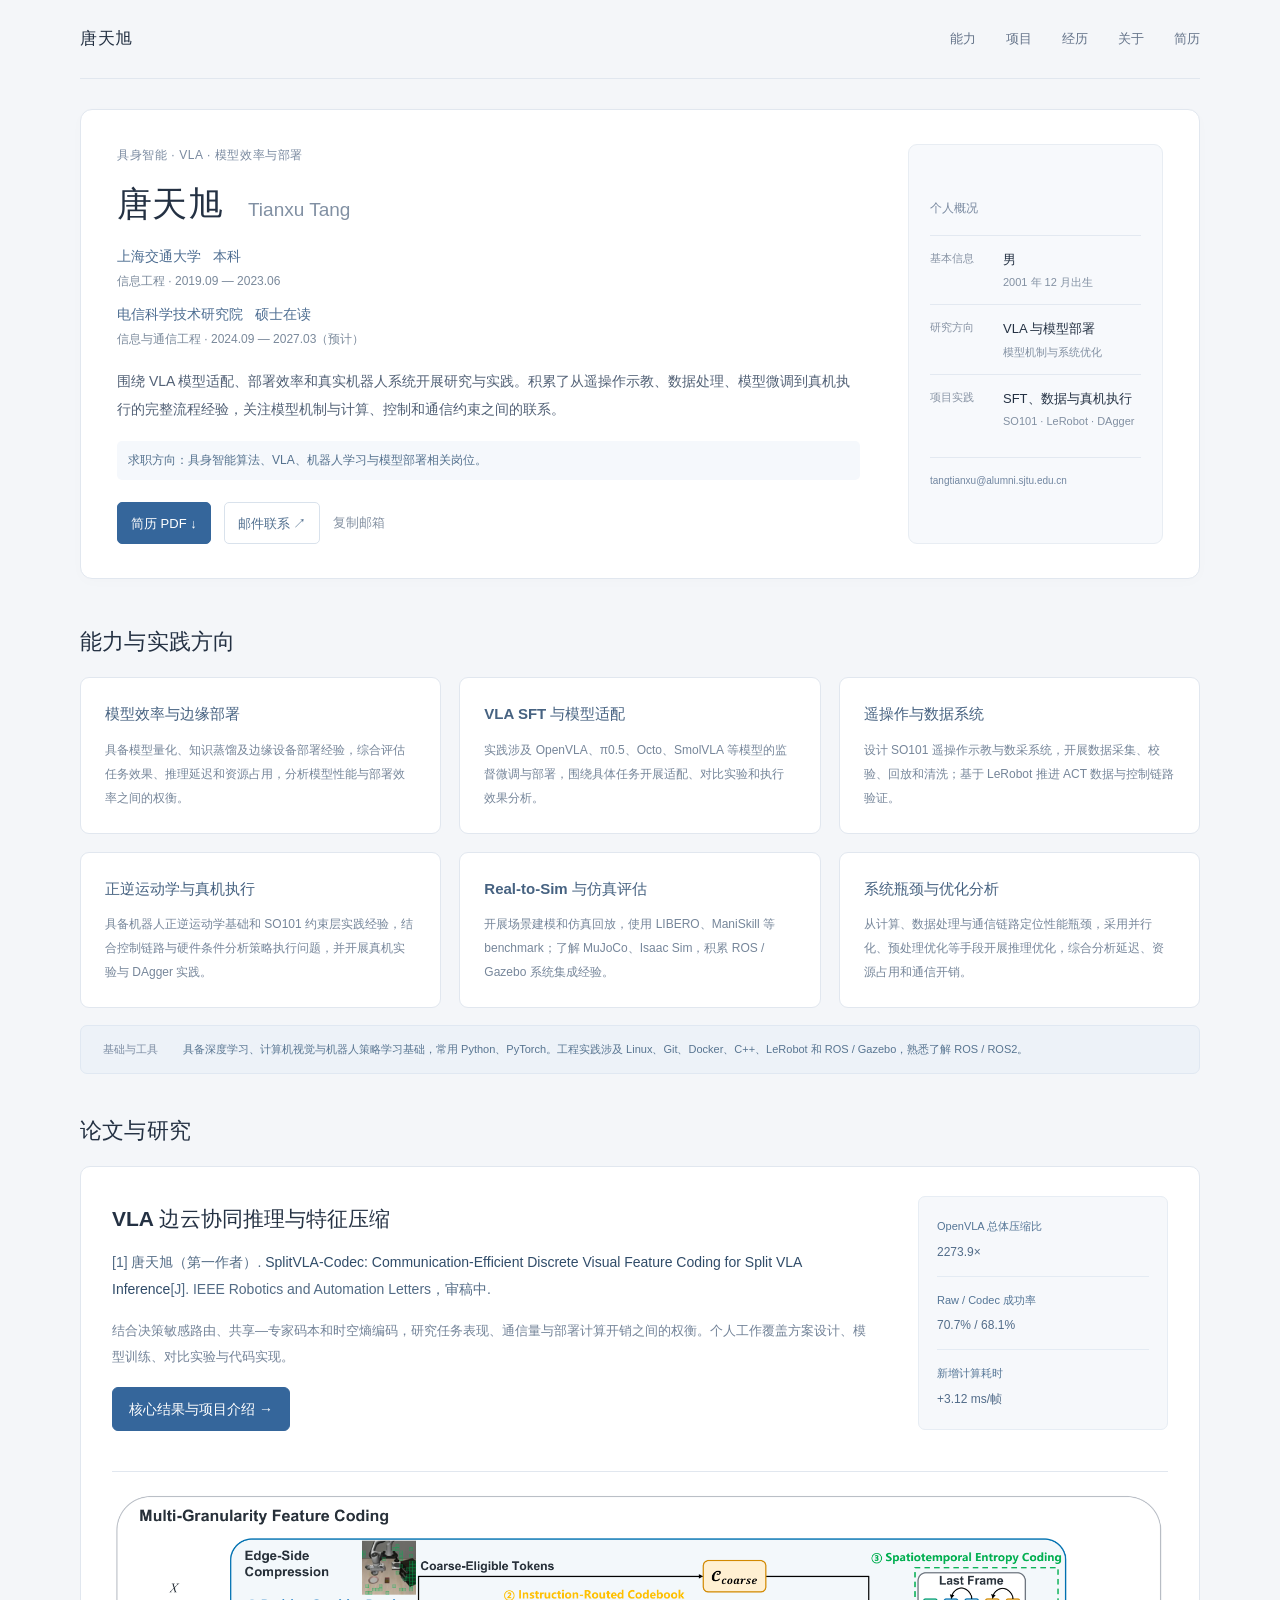
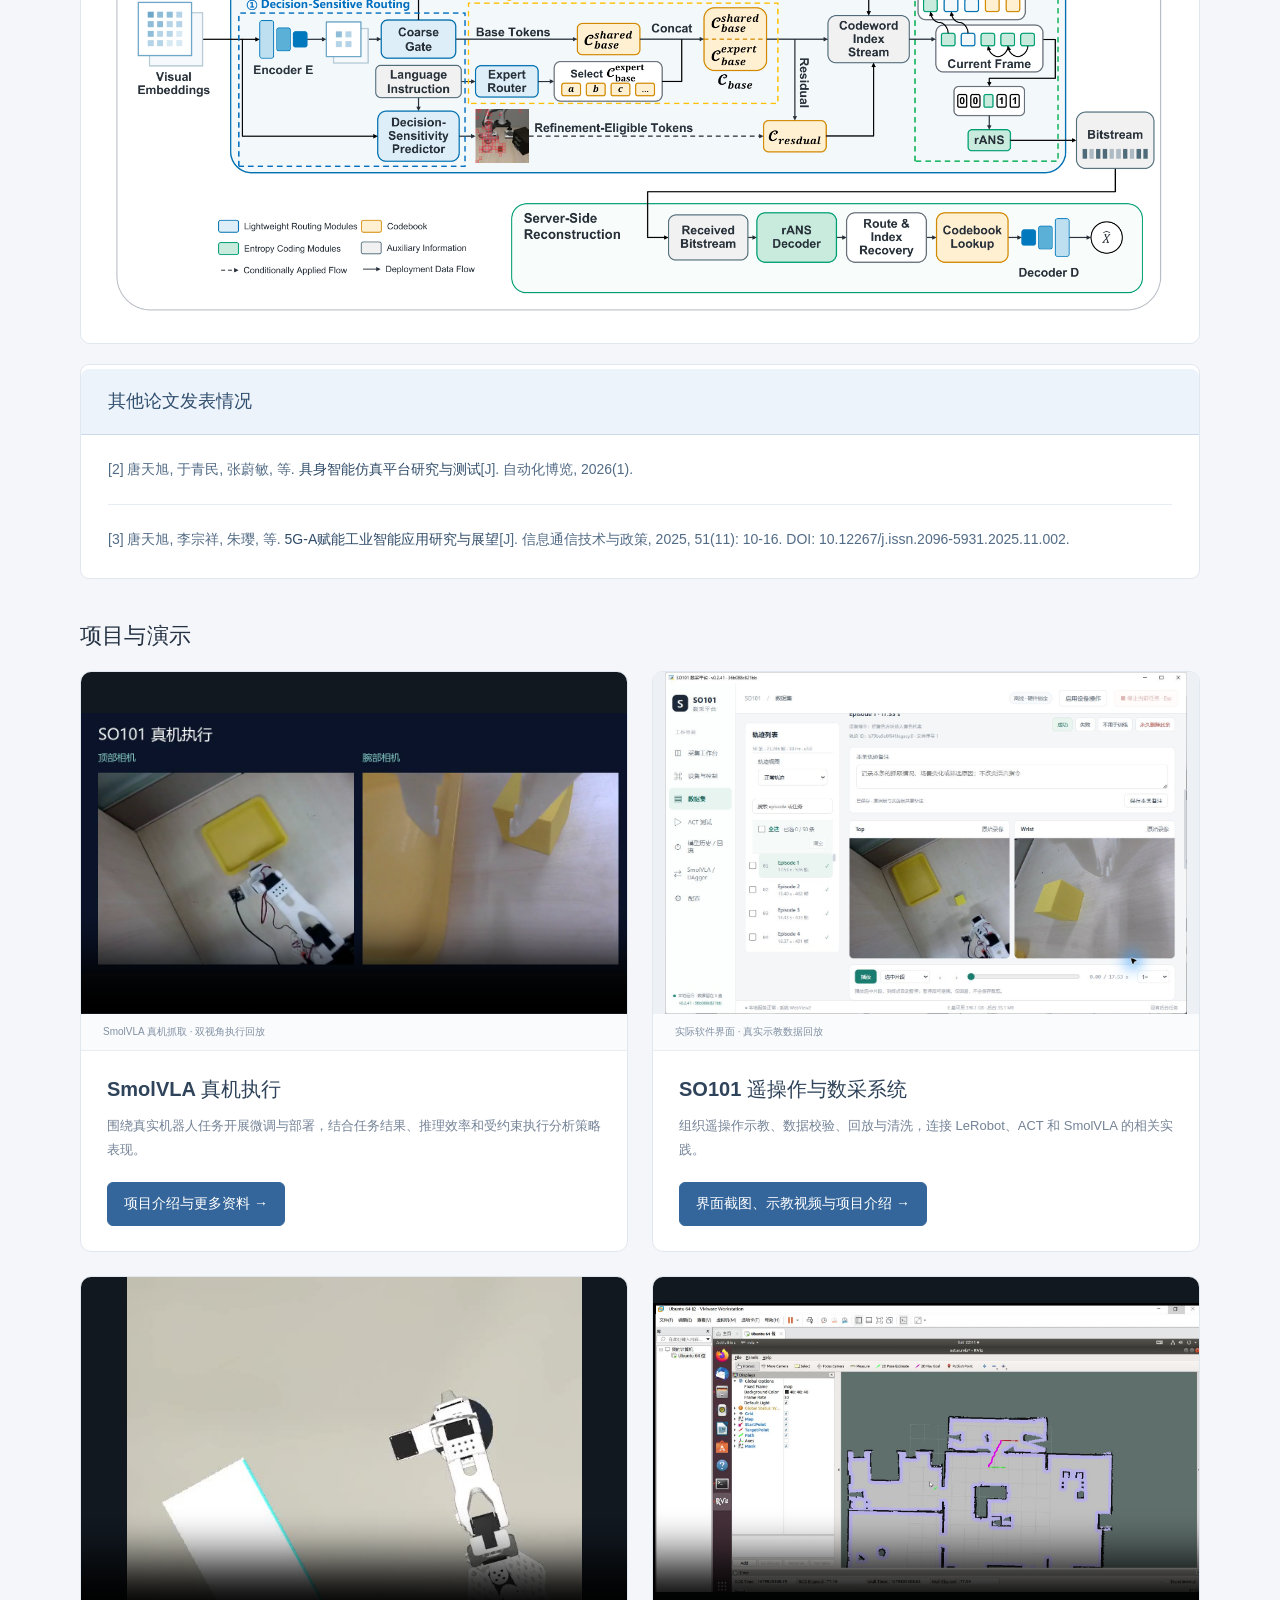
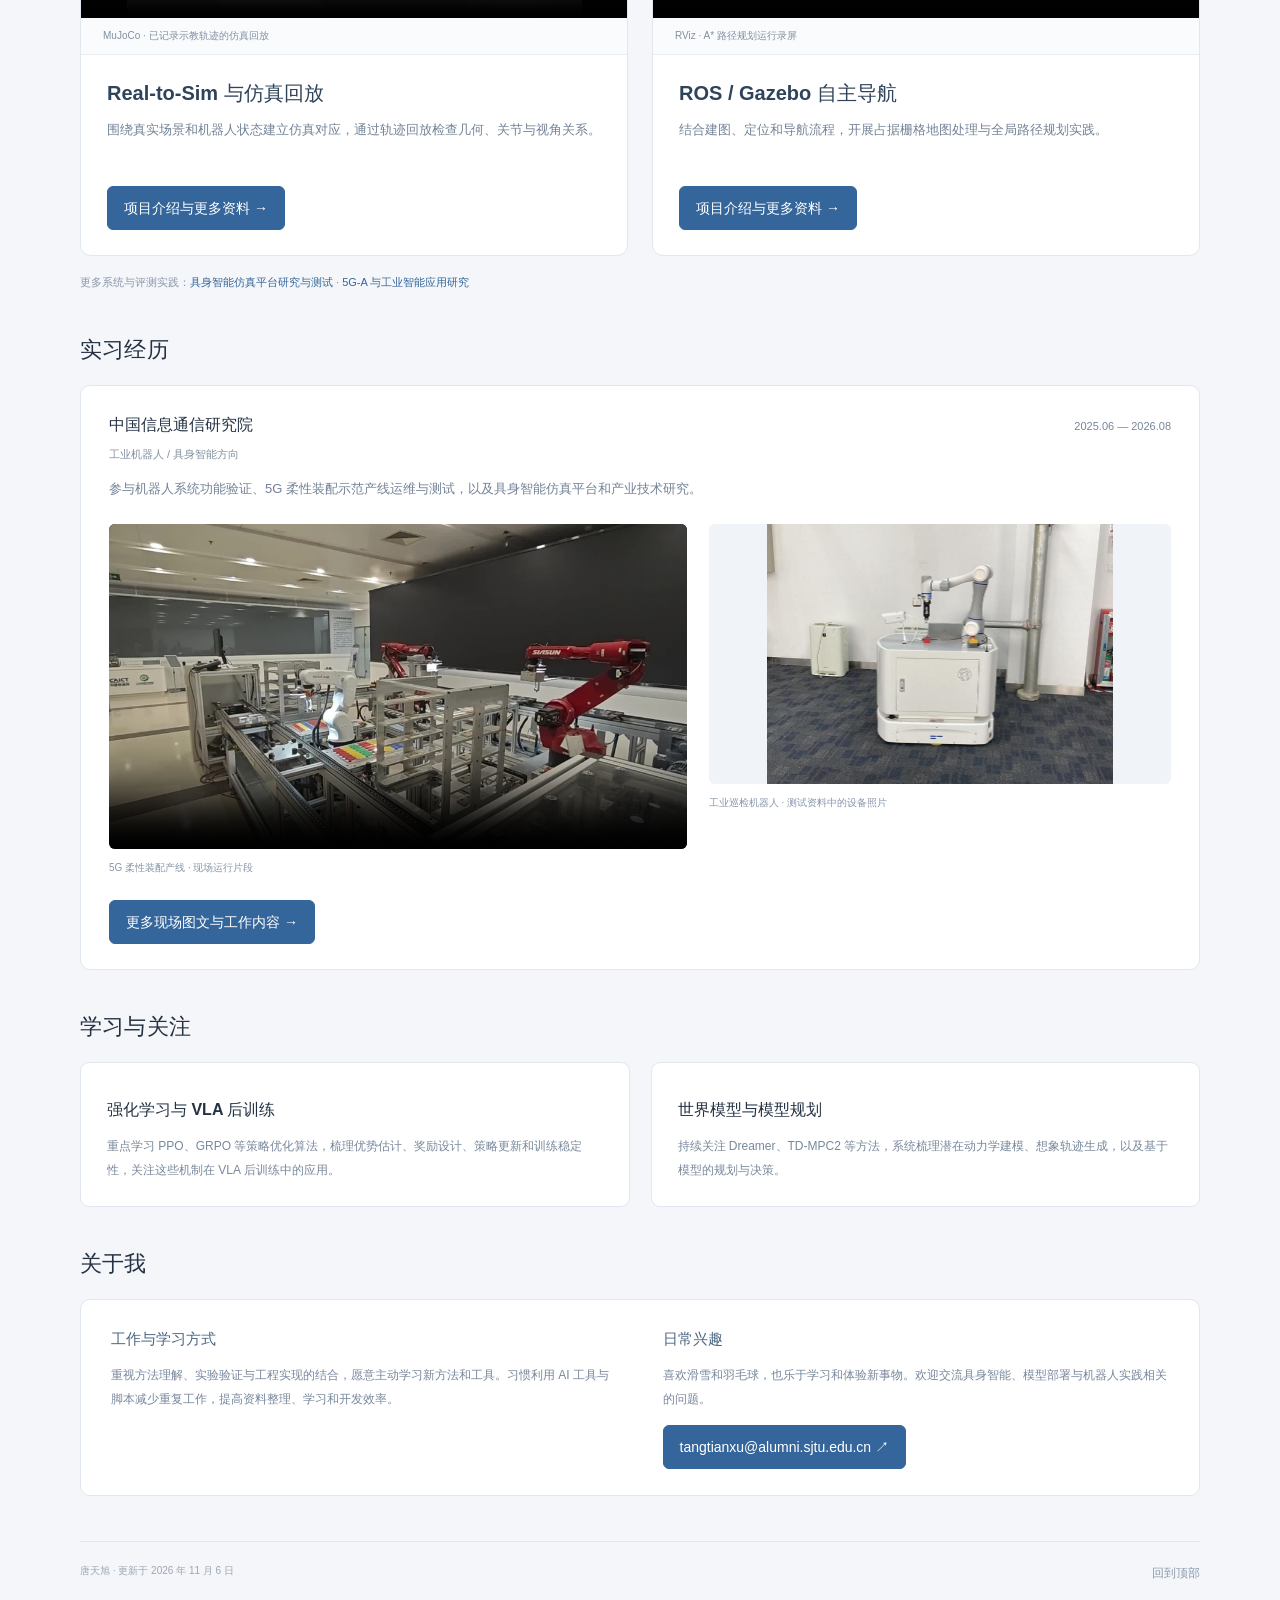
==== commit eee016b8: "Use the selected original resume PDF for all profile links" ====
--- a/index.html
+++ b/index.html
@@ -1,5 +1,5 @@
-<!doctype html><html lang="zh-CN"><head><meta charset="utf-8"><meta name="viewport" content="width=device-width, initial-scale=1"><meta name="theme-color" content="#f4f6f9"><meta name="description" content="唐天旭：上海交通大学本科，电信科学技术研究院硕士在读。VLA监督微调、模型效率、机器人数据与执行系统、Real-to-Sim项目与个人能力介绍。"><title>唐天旭 | 具身智能与模型部署</title><meta property="og:title" content="唐天旭 | 具身智能与模型部署"><meta property="og:description" content="VLA SFT、模型效率、机器人数据与真机执行。上海交通大学本科，电信科学技术研究院硕士在读。"><link rel="icon" href="favicon.svg" type="image/svg+xml"><link rel="stylesheet" href="styles.css"><script src="app.js" defer></script></head><body><a class="skip-link" href="#main">跳至正文</a><div class="page"><header class="site-header"><a class="site-name" href="index.html#about">唐天旭</a><nav aria-label="页面导航"><a href="index.html#capabilities">能力</a><a href="index.html#projects">项目</a><a href="index.html#experience">经历</a><a href="index.html#about-me">关于</a><a href="assets/tianxu-tang-profile.pdf" target="_blank" rel="noopener">简介</a></nav></header><main id="main">
-<section class="intro" id="about" aria-labelledby="name"><div class="intro-main"><p class="intro-label">具身智能 · VLA · 模型效率与部署</p><h1 id="name">唐天旭 <span>Tianxu Tang</span></h1><div class="affiliation education-overview"><div class="education-row"><p class="education-degree"><span>上海交通大学</span><span class="degree-type">本科</span></p><p class="education-detail">信息工程 · 2019.09 — 2023.06</p></div><div class="education-row"><p class="education-degree"><span>电信科学技术研究院</span><span class="degree-type">硕士在读</span></p><p class="education-detail">信息与通信工程 · 2024.09 — 2027.03（预计）</p></div></div><p>围绕 VLA 模型适配、部署效率和真实机器人系统开展研究与实践。积累了从遥操作示教、数据处理、模型微调到真机执行的完整流程经验，关注模型机制与计算、控制和通信约束之间的联系。</p><p class="job-interest">求职方向：具身智能算法、VLA、机器人学习与模型部署相关岗位。</p><div class="profile-links"><a class="resume-link" href="assets/tianxu-tang-profile.pdf" target="_blank" rel="noopener" download="唐天旭_个人简介.pdf">个人简介 PDF ↓</a><a class="email-link" href="mailto:tangtianxu@alumni.sjtu.edu.cn">邮件联系 ↗</a><button id="copy-email" type="button">复制邮箱</button><span id="copy-status" role="status"></span></div></div><aside class="profile-summary" aria-label="个人信息与研究概览"><p class="summary-heading">个人概况</p><dl><div><dt>基本信息</dt><dd>男<span>2001 年 12 月出生</span></dd></div><div><dt>研究方向</dt><dd>VLA 与模型部署<span>模型机制与系统优化</span></dd></div><div><dt>项目实践</dt><dd>SFT、数据与真机执行<span>SO101 · LeRobot · DAgger</span></dd></div></dl><a href="mailto:tangtianxu@alumni.sjtu.edu.cn">tangtianxu@alumni.sjtu.edu.cn</a></aside></section>
+<!doctype html><html lang="zh-CN"><head><meta charset="utf-8"><meta name="viewport" content="width=device-width, initial-scale=1"><meta name="theme-color" content="#f4f6f9"><meta name="description" content="唐天旭：上海交通大学本科，电信科学技术研究院硕士在读。VLA监督微调、模型效率、机器人数据与执行系统、Real-to-Sim项目与个人能力介绍。"><title>唐天旭 | 具身智能与模型部署</title><meta property="og:title" content="唐天旭 | 具身智能与模型部署"><meta property="og:description" content="VLA SFT、模型效率、机器人数据与真机执行。上海交通大学本科，电信科学技术研究院硕士在读。"><link rel="icon" href="favicon.svg" type="image/svg+xml"><link rel="stylesheet" href="styles.css"><script src="app.js" defer></script></head><body><a class="skip-link" href="#main">跳至正文</a><div class="page"><header class="site-header"><a class="site-name" href="index.html#about">唐天旭</a><nav aria-label="页面导航"><a href="index.html#capabilities">能力</a><a href="index.html#projects">项目</a><a href="index.html#experience">经历</a><a href="index.html#about-me">关于</a><a href="assets/tianxu-tang-resume.pdf" target="_blank" rel="noopener">简历</a></nav></header><main id="main">
+<section class="intro" id="about" aria-labelledby="name"><div class="intro-main"><p class="intro-label">具身智能 · VLA · 模型效率与部署</p><h1 id="name">唐天旭 <span>Tianxu Tang</span></h1><div class="affiliation education-overview"><div class="education-row"><p class="education-degree"><span>上海交通大学</span><span class="degree-type">本科</span></p><p class="education-detail">信息工程 · 2019.09 — 2023.06</p></div><div class="education-row"><p class="education-degree"><span>电信科学技术研究院</span><span class="degree-type">硕士在读</span></p><p class="education-detail">信息与通信工程 · 2024.09 — 2027.03（预计）</p></div></div><p>围绕 VLA 模型适配、部署效率和真实机器人系统开展研究与实践。积累了从遥操作示教、数据处理、模型微调到真机执行的完整流程经验，关注模型机制与计算、控制和通信约束之间的联系。</p><p class="job-interest">求职方向：具身智能算法、VLA、机器人学习与模型部署相关岗位。</p><div class="profile-links"><a class="resume-link" href="assets/tianxu-tang-resume.pdf" target="_blank" rel="noopener" download="唐天旭_简历.pdf">简历 PDF ↓</a><a class="email-link" href="mailto:tangtianxu@alumni.sjtu.edu.cn">邮件联系 ↗</a><button id="copy-email" type="button">复制邮箱</button><span id="copy-status" role="status"></span></div></div><aside class="profile-summary" aria-label="个人信息与研究概览"><p class="summary-heading">个人概况</p><dl><div><dt>基本信息</dt><dd>男<span>2001 年 12 月出生</span></dd></div><div><dt>研究方向</dt><dd>VLA 与模型部署<span>模型机制与系统优化</span></dd></div><div><dt>项目实践</dt><dd>SFT、数据与真机执行<span>SO101 · LeRobot · DAgger</span></dd></div></dl><a href="mailto:tangtianxu@alumni.sjtu.edu.cn">tangtianxu@alumni.sjtu.edu.cn</a></aside></section>
 <section id="capabilities" aria-labelledby="capabilities-title"><div class="section-heading"><h2 id="capabilities-title">能力与实践方向</h2></div><div class="capability-grid"><article class="capability-card"><h3>模型效率与边缘部署</h3><p>具备模型量化、知识蒸馏及边缘设备部署经验，综合评估任务效果、推理延迟和资源占用，分析模型性能与部署效率之间的权衡。</p></article><article class="capability-card"><h3>VLA SFT 与模型适配</h3><p>实践涉及 OpenVLA、π0.5、Octo、SmolVLA 等模型的监督微调与部署，围绕具体任务开展适配、对比实验和执行效果分析。</p></article><article class="capability-card"><h3>遥操作与数据系统</h3><p>设计 SO101 遥操作示教与数采系统，开展数据采集、校验、回放和清洗；基于 LeRobot 推进 ACT 数据与控制链路验证。</p></article><article class="capability-card"><h3>正逆运动学与真机执行</h3><p>具备机器人正逆运动学基础和 SO101 约束层实践经验，结合控制链路与硬件条件分析策略执行问题，并开展真机实验与 DAgger 实践。</p></article><article class="capability-card"><h3>Real-to-Sim 与仿真评估</h3><p>开展场景建模和仿真回放，使用 LIBERO、ManiSkill 等 benchmark；了解 MuJoCo、Isaac Sim，积累 ROS / Gazebo 系统集成经验。</p></article><article class="capability-card"><h3>系统瓶颈与优化分析</h3><p>从计算、数据处理与通信链路定位性能瓶颈，采用并行化、预处理优化等手段开展推理优化，综合分析延迟、资源占用和通信开销。</p></article></div><div class="toolbox"><span>基础与工具</span><p>具备深度学习、计算机视觉与机器人策略学习基础，常用 Python、PyTorch。工程实践涉及 Linux、Git、Docker、C++、LeRobot 和 ROS / Gazebo，熟悉了解 ROS / ROS2。</p></div></section>
 <section id="research" aria-labelledby="research-title"><div class="section-heading"><h2 id="research-title">论文与研究</h2></div><article class="research-overview"><div><h3>VLA 边云协同推理与特征压缩</h3><p class="paper-citation">[1] 唐天旭（第一作者）. <cite>SplitVLA-Codec: Communication-Efficient Discrete Visual Feature Coding for Split VLA Inference</cite>[J]. IEEE Robotics and Automation Letters，审稿中.</p><p>结合决策敏感路由、共享—专家码本和时空熵编码，研究任务表现、通信量与部署计算开销之间的权衡。个人工作覆盖方案设计、模型训练、对比实验与代码实现。</p><a class="project-detail-link" href="projects/splitvla-codec.html">核心结果与项目介绍 →</a></div><dl class="evaluation-focus"><div><dt>OpenVLA 总体压缩比</dt><dd>2273.9×</dd></div><div><dt>Raw / Codec 成功率</dt><dd>70.7% / 68.1%</dd></div><div><dt>新增计算耗时</dt><dd>+3.12 ms/帧</dd></div></dl><a class="research-preview" href="projects/splitvla-codec.html#architecture" aria-label="查看 SplitVLA-Codec 模块结构"><img src="assets/research/architecture-h181b.png" width="1900" height="764" loading="lazy" alt="SplitVLA-Codec 决策敏感路由、指令码本与时空熵编码模块结构"></a></article><div class="publication-list publication-reference-list" role="region" aria-labelledby="other-publications-title"><h3 class="publication-reference-title" id="other-publications-title">其他论文发表情况</h3><p class="paper-citation">[2] 唐天旭, 于青民, 张蔚敏, 等. <cite>具身智能仿真平台研究与测试</cite>[J]. 自动化博览, 2026(1).</p><p class="paper-citation">[3] 唐天旭, 李宗祥, 朱璎, 等. <cite>5G-A赋能工业智能应用研究与展望</cite>[J]. 信息通信技术与政策, 2025, 51(11): 10-16. DOI: 10.12267/j.issn.2096-5931.2025.11.002.</p></div></section>
 <section id="projects" aria-labelledby="projects-title"><div class="section-heading"><h2 id="projects-title">项目与演示</h2></div><div class="work-grid"><article class="work-card"><div class="work-media"><video controls muted playsinline preload="metadata" poster="assets/practice/smolvla-execution.png" aria-label="SmolVLA 真机抓取 · 双视角执行回放"><source src="assets/practice/smolvla-execution.mp4" type="video/mp4">可<a href="assets/practice/smolvla-execution.mp4">打开视频</a>。</video></div><p class="media-caption">SmolVLA 真机抓取 · 双视角执行回放</p><div class="work-card-body"><h3>SmolVLA 真机执行</h3><p>围绕真实机器人任务开展微调与部署，结合任务结果、推理效率和受约束执行分析策略表现。</p><div class="work-links"><a class="project-detail-link" href="projects/so101.html">项目介绍与更多资料 →</a></div></div></article><article class="work-card"><div class="work-media platform-card"><a href="projects/so101.html#platform"><img src="assets/platform/dataset-review.png" width="1425" height="935" loading="lazy" alt="SO101 数采平台实际界面：轨迹列表和双相机回放"></a></div><p class="media-caption">实际软件界面 · 真实示教数据回放</p><div class="work-card-body"><h3>SO101 遥操作与数采系统</h3><p>组织遥操作示教、数据校验、回放与清洗，连接 LeRobot、ACT 和 SmolVLA 的相关实践。</p><div class="work-links"><a class="project-detail-link" href="projects/so101.html#platform">界面截图、示教视频与项目介绍 →</a></div></div></article><article class="work-card"><div class="work-media"><video controls muted playsinline preload="metadata" poster="assets/practice/mujoco-trajectory-replay.jpg" aria-label="MuJoCo · 已记录示教轨迹的仿真回放"><source src="assets/practice/mujoco-trajectory-replay.mp4" type="video/mp4">可<a href="assets/practice/mujoco-trajectory-replay.mp4">打开视频</a>。</video></div><p class="media-caption">MuJoCo · 已记录示教轨迹的仿真回放</p><div class="work-card-body"><h3>Real-to-Sim 与仿真回放</h3><p>围绕真实场景和机器人状态建立仿真对应，通过轨迹回放检查几何、关节与视角关系。</p><div class="work-links"><a class="project-detail-link" href="projects/real-to-sim.html">项目介绍与更多资料 →</a></div></div></article><article class="work-card"><div class="work-media"><video controls muted playsinline preload="metadata" poster="assets/evidence/navigation-poster.jpg" aria-label="RViz · A* 路径规划运行录屏"><source src="assets/evidence/navigation-astar.mp4" type="video/mp4">可<a href="assets/evidence/navigation-astar.mp4">打开视频</a>。</video></div><p class="media-caption">RViz · A* 路径规划运行录屏</p><div class="work-card-body"><h3>ROS / Gazebo 自主导航</h3><p>结合建图、定位和导航流程，开展占据栅格地图处理与全局路径规划实践。</p><div class="work-links"><a class="project-detail-link" href="projects/navigation.html">项目介绍与更多资料 →</a></div></div></article></div><p class="other-research-link">更多系统与评测实践：<a href="projects/industry.html#simulation">具身智能仿真平台研究与测试</a> · <a href="projects/industry.html#5g">5G-A 与工业智能应用研究</a></p></section>
--- a/styles.css
+++ b/styles.css
@@ -48,4 +48,8 @@
 
 +.publication-list.publication-reference-list{border:1px solid #bccde0;padding-top:0;box-shadow:0 2px 7px #284f7510}.publication-reference-title{margin:0 -27px;padding:17px 27px;border-bottom:1px solid #cbd9e8;border-radius:8px 8px 0 0;background:#edf3fa;color:#304e6e;font-size:18px;font-weight:500;line-height:1.7}.publication-reference-list>p.paper-citation{padding-top:21px;padding-bottom:21px}
 +@media(max-width:620px){.publication-reference-title{margin-inline:-21px;padding:15px 21px;font-size:16px}.publication-reference-list>p.paper-citation{padding-top:18px;padding-bottom:18px}}
++
++.primary-model-result{margin:18px 0 20px;padding:24px 26px;border:1px solid #cbdbea;border-radius:9px;background:#f3f7fc}.primary-model-result h3{margin:0 0 22px;color:#315c85;font-size:20px;font-weight:500;line-height:1.6}.primary-result-metrics{display:grid;grid-template-columns:repeat(3,minmax(0,1fr));gap:22px;margin:0}.primary-result-metrics>div{min-width:0}.primary-result-metrics dt{font-size:12px;color:#7389a1;line-height:1.8;margin-bottom:10px}.primary-result-metrics dd{margin:0;color:#35669b;font-size:30px;line-height:1.5;font-weight:500;font-variant-numeric:tabular-nums;white-space:nowrap}.primary-result-metrics dd.success-rate-pair{font-size:25px}.detail-section>p.adaptation-summary{font-size:13px;margin-top:20px}.adaptation-summary>span{color:#4b6c8e}
++@media(max-width:780px){.primary-result-metrics{grid-template-columns:1fr;gap:18px}.primary-result-metrics>div+div{padding-top:15px;border-top:1px solid #dce6f1}.primary-result-metrics dt{margin-bottom:4px}.primary-result-metrics dd{font-size:28px}.primary-result-metrics dd.success-rate-pair{font-size:27px}}
++@media(max-width:620px){.primary-model-result{padding:21px}.primary-model-result h3{font-size:18px;margin-bottom:20px}.detail-section>p.adaptation-summary{font-size:12px}}
 +
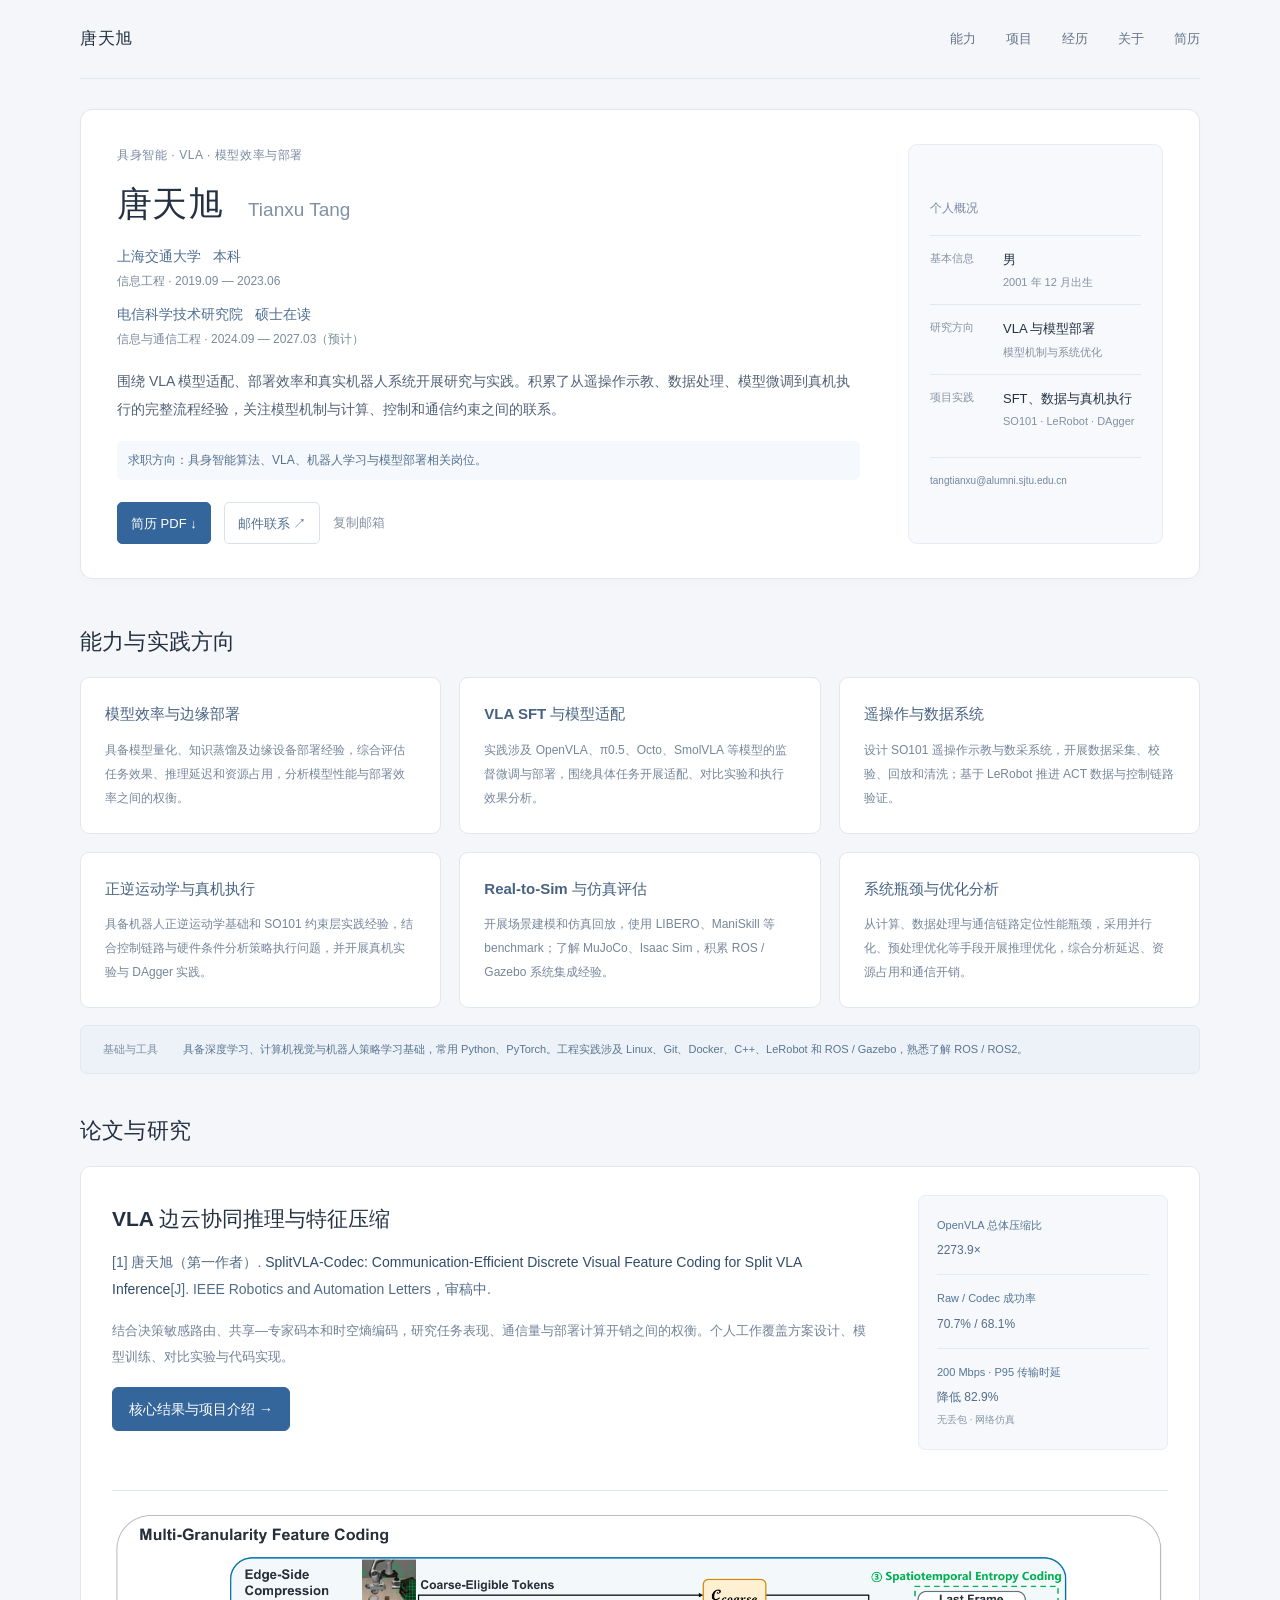
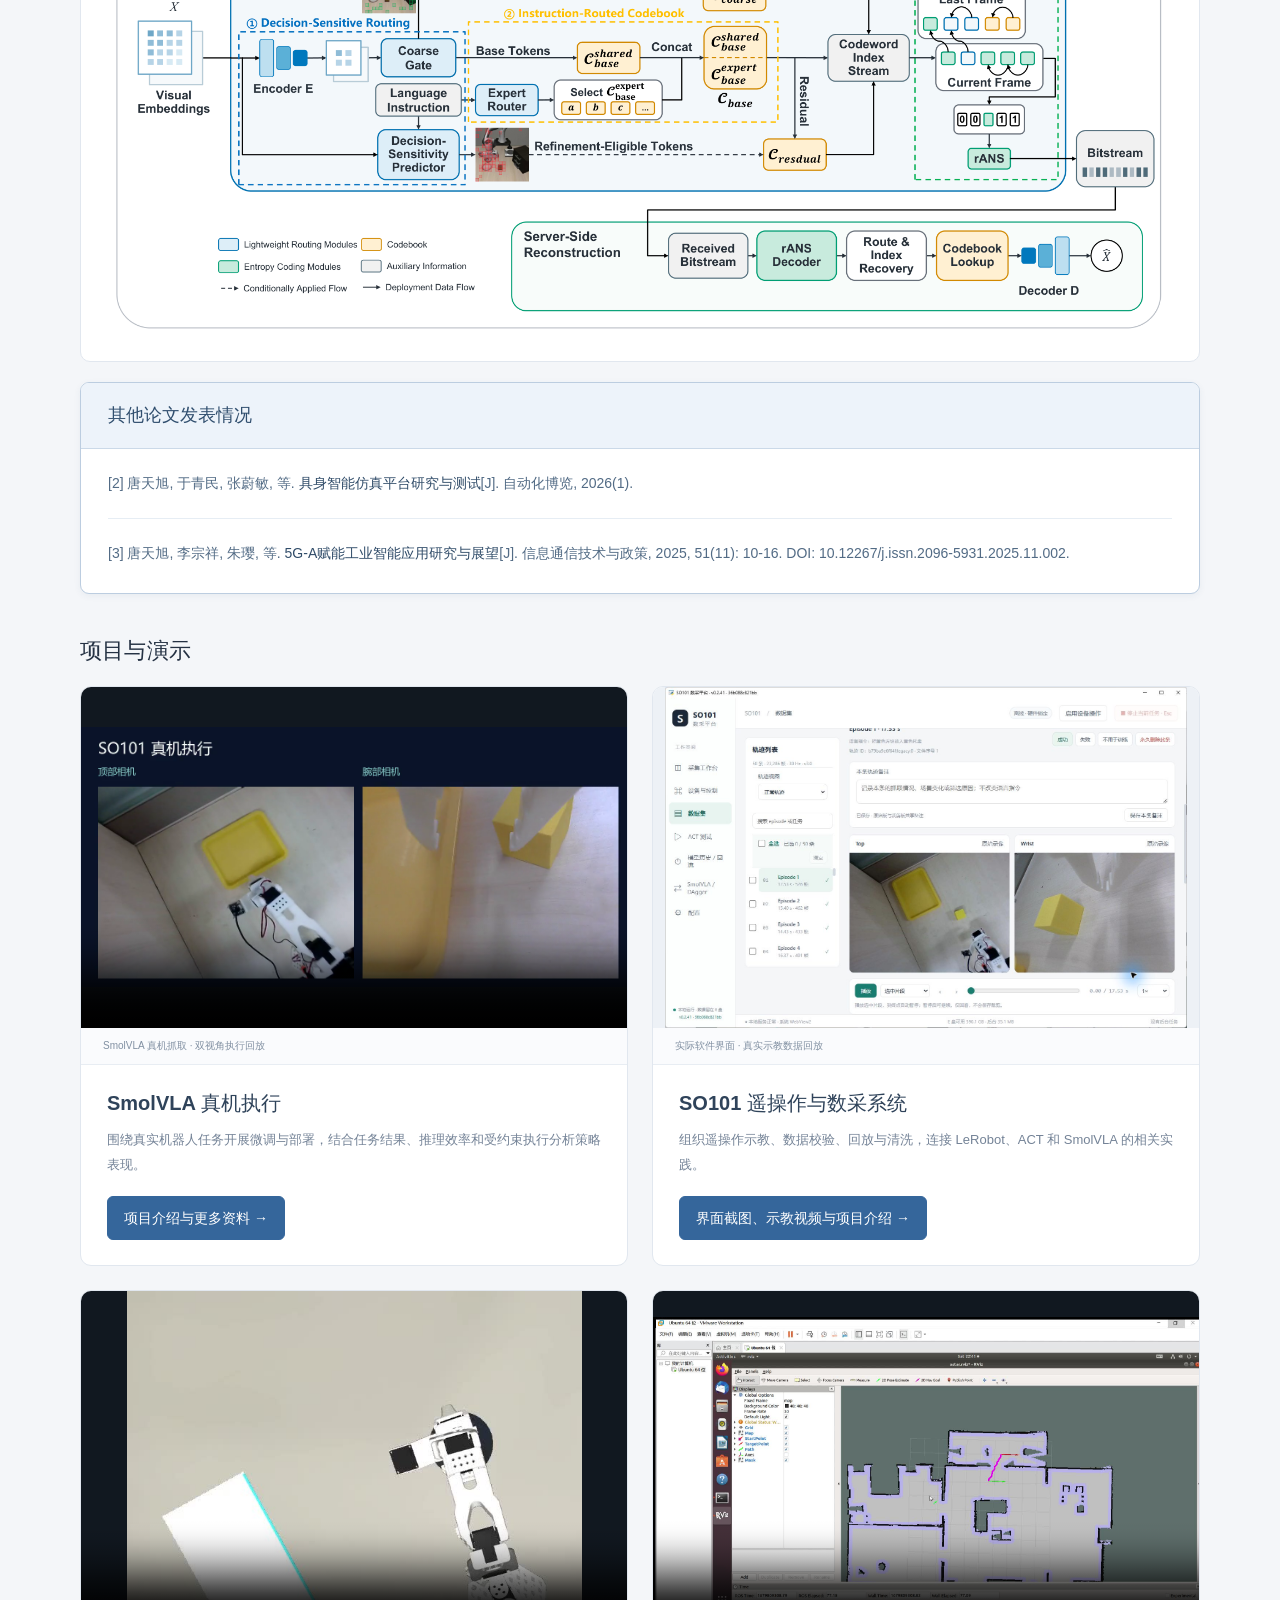
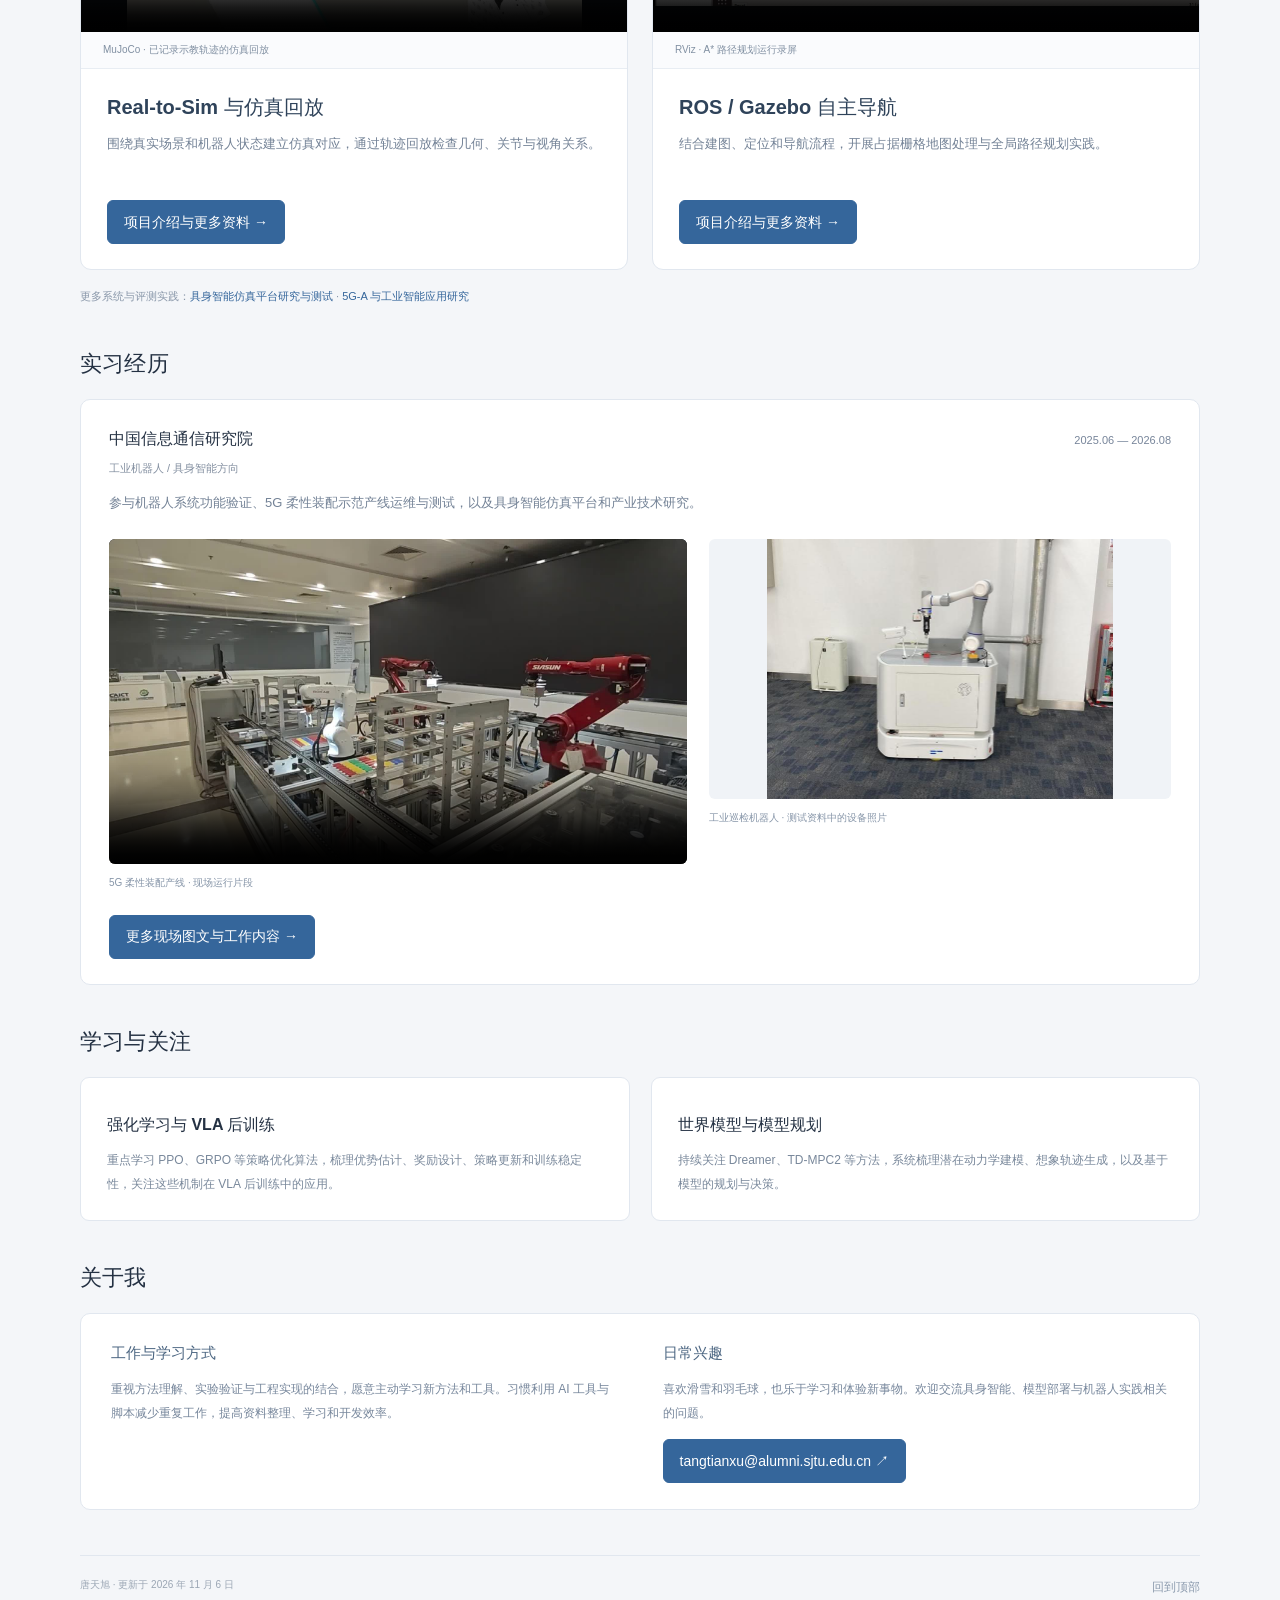
==== commit 9717a9ef: "Fix result-card styling and present codec communication benefits clearly" ====
--- a/index.html
+++ b/index.html
@@ -1,7 +1,7 @@
-<!doctype html><html lang="zh-CN"><head><meta charset="utf-8"><meta name="viewport" content="width=device-width, initial-scale=1"><meta name="theme-color" content="#f4f6f9"><meta name="description" content="唐天旭：上海交通大学本科，电信科学技术研究院硕士在读。VLA监督微调、模型效率、机器人数据与执行系统、Real-to-Sim项目与个人能力介绍。"><title>唐天旭 | 具身智能与模型部署</title><meta property="og:title" content="唐天旭 | 具身智能与模型部署"><meta property="og:description" content="VLA SFT、模型效率、机器人数据与真机执行。上海交通大学本科，电信科学技术研究院硕士在读。"><link rel="icon" href="favicon.svg" type="image/svg+xml"><link rel="stylesheet" href="styles.css"><script src="app.js" defer></script></head><body><a class="skip-link" href="#main">跳至正文</a><div class="page"><header class="site-header"><a class="site-name" href="index.html#about">唐天旭</a><nav aria-label="页面导航"><a href="index.html#capabilities">能力</a><a href="index.html#projects">项目</a><a href="index.html#experience">经历</a><a href="index.html#about-me">关于</a><a href="assets/tianxu-tang-resume.pdf" target="_blank" rel="noopener">简历</a></nav></header><main id="main">
+<!doctype html><html lang="zh-CN"><head><meta charset="utf-8"><meta name="viewport" content="width=device-width, initial-scale=1"><meta name="theme-color" content="#f4f6f9"><meta name="description" content="唐天旭：上海交通大学本科，电信科学技术研究院硕士在读。VLA监督微调、模型效率、机器人数据与执行系统、Real-to-Sim项目与个人能力介绍。"><title>唐天旭 | 具身智能与模型部署</title><meta property="og:title" content="唐天旭 | 具身智能与模型部署"><meta property="og:description" content="VLA SFT、模型效率、机器人数据与真机执行。上海交通大学本科，电信科学技术研究院硕士在读。"><link rel="icon" href="favicon.svg" type="image/svg+xml"><link rel="stylesheet" href="styles.css?v=20261106-cards"><script src="app.js" defer></script></head><body><a class="skip-link" href="#main">跳至正文</a><div class="page"><header class="site-header"><a class="site-name" href="index.html#about">唐天旭</a><nav aria-label="页面导航"><a href="index.html#capabilities">能力</a><a href="index.html#projects">项目</a><a href="index.html#experience">经历</a><a href="index.html#about-me">关于</a><a href="assets/tianxu-tang-resume.pdf" target="_blank" rel="noopener">简历</a></nav></header><main id="main">
 <section class="intro" id="about" aria-labelledby="name"><div class="intro-main"><p class="intro-label">具身智能 · VLA · 模型效率与部署</p><h1 id="name">唐天旭 <span>Tianxu Tang</span></h1><div class="affiliation education-overview"><div class="education-row"><p class="education-degree"><span>上海交通大学</span><span class="degree-type">本科</span></p><p class="education-detail">信息工程 · 2019.09 — 2023.06</p></div><div class="education-row"><p class="education-degree"><span>电信科学技术研究院</span><span class="degree-type">硕士在读</span></p><p class="education-detail">信息与通信工程 · 2024.09 — 2027.03（预计）</p></div></div><p>围绕 VLA 模型适配、部署效率和真实机器人系统开展研究与实践。积累了从遥操作示教、数据处理、模型微调到真机执行的完整流程经验，关注模型机制与计算、控制和通信约束之间的联系。</p><p class="job-interest">求职方向：具身智能算法、VLA、机器人学习与模型部署相关岗位。</p><div class="profile-links"><a class="resume-link" href="assets/tianxu-tang-resume.pdf" target="_blank" rel="noopener" download="唐天旭_简历.pdf">简历 PDF ↓</a><a class="email-link" href="mailto:tangtianxu@alumni.sjtu.edu.cn">邮件联系 ↗</a><button id="copy-email" type="button">复制邮箱</button><span id="copy-status" role="status"></span></div></div><aside class="profile-summary" aria-label="个人信息与研究概览"><p class="summary-heading">个人概况</p><dl><div><dt>基本信息</dt><dd>男<span>2001 年 12 月出生</span></dd></div><div><dt>研究方向</dt><dd>VLA 与模型部署<span>模型机制与系统优化</span></dd></div><div><dt>项目实践</dt><dd>SFT、数据与真机执行<span>SO101 · LeRobot · DAgger</span></dd></div></dl><a href="mailto:tangtianxu@alumni.sjtu.edu.cn">tangtianxu@alumni.sjtu.edu.cn</a></aside></section>
 <section id="capabilities" aria-labelledby="capabilities-title"><div class="section-heading"><h2 id="capabilities-title">能力与实践方向</h2></div><div class="capability-grid"><article class="capability-card"><h3>模型效率与边缘部署</h3><p>具备模型量化、知识蒸馏及边缘设备部署经验，综合评估任务效果、推理延迟和资源占用，分析模型性能与部署效率之间的权衡。</p></article><article class="capability-card"><h3>VLA SFT 与模型适配</h3><p>实践涉及 OpenVLA、π0.5、Octo、SmolVLA 等模型的监督微调与部署，围绕具体任务开展适配、对比实验和执行效果分析。</p></article><article class="capability-card"><h3>遥操作与数据系统</h3><p>设计 SO101 遥操作示教与数采系统，开展数据采集、校验、回放和清洗；基于 LeRobot 推进 ACT 数据与控制链路验证。</p></article><article class="capability-card"><h3>正逆运动学与真机执行</h3><p>具备机器人正逆运动学基础和 SO101 约束层实践经验，结合控制链路与硬件条件分析策略执行问题，并开展真机实验与 DAgger 实践。</p></article><article class="capability-card"><h3>Real-to-Sim 与仿真评估</h3><p>开展场景建模和仿真回放，使用 LIBERO、ManiSkill 等 benchmark；了解 MuJoCo、Isaac Sim，积累 ROS / Gazebo 系统集成经验。</p></article><article class="capability-card"><h3>系统瓶颈与优化分析</h3><p>从计算、数据处理与通信链路定位性能瓶颈，采用并行化、预处理优化等手段开展推理优化，综合分析延迟、资源占用和通信开销。</p></article></div><div class="toolbox"><span>基础与工具</span><p>具备深度学习、计算机视觉与机器人策略学习基础，常用 Python、PyTorch。工程实践涉及 Linux、Git、Docker、C++、LeRobot 和 ROS / Gazebo，熟悉了解 ROS / ROS2。</p></div></section>
-<section id="research" aria-labelledby="research-title"><div class="section-heading"><h2 id="research-title">论文与研究</h2></div><article class="research-overview"><div><h3>VLA 边云协同推理与特征压缩</h3><p class="paper-citation">[1] 唐天旭（第一作者）. <cite>SplitVLA-Codec: Communication-Efficient Discrete Visual Feature Coding for Split VLA Inference</cite>[J]. IEEE Robotics and Automation Letters，审稿中.</p><p>结合决策敏感路由、共享—专家码本和时空熵编码，研究任务表现、通信量与部署计算开销之间的权衡。个人工作覆盖方案设计、模型训练、对比实验与代码实现。</p><a class="project-detail-link" href="projects/splitvla-codec.html">核心结果与项目介绍 →</a></div><dl class="evaluation-focus"><div><dt>OpenVLA 总体压缩比</dt><dd>2273.9×</dd></div><div><dt>Raw / Codec 成功率</dt><dd>70.7% / 68.1%</dd></div><div><dt>新增计算耗时</dt><dd>+3.12 ms/帧</dd></div></dl><a class="research-preview" href="projects/splitvla-codec.html#architecture" aria-label="查看 SplitVLA-Codec 模块结构"><img src="assets/research/architecture-h181b.png" width="1900" height="764" loading="lazy" alt="SplitVLA-Codec 决策敏感路由、指令码本与时空熵编码模块结构"></a></article><div class="publication-list publication-reference-list" role="region" aria-labelledby="other-publications-title"><h3 class="publication-reference-title" id="other-publications-title">其他论文发表情况</h3><p class="paper-citation">[2] 唐天旭, 于青民, 张蔚敏, 等. <cite>具身智能仿真平台研究与测试</cite>[J]. 自动化博览, 2026(1).</p><p class="paper-citation">[3] 唐天旭, 李宗祥, 朱璎, 等. <cite>5G-A赋能工业智能应用研究与展望</cite>[J]. 信息通信技术与政策, 2025, 51(11): 10-16. DOI: 10.12267/j.issn.2096-5931.2025.11.002.</p></div></section>
+<section id="research" aria-labelledby="research-title"><div class="section-heading"><h2 id="research-title">论文与研究</h2></div><article class="research-overview"><div><h3>VLA 边云协同推理与特征压缩</h3><p class="paper-citation">[1] 唐天旭（第一作者）. <cite>SplitVLA-Codec: Communication-Efficient Discrete Visual Feature Coding for Split VLA Inference</cite>[J]. IEEE Robotics and Automation Letters，审稿中.</p><p>结合决策敏感路由、共享—专家码本和时空熵编码，研究任务表现、通信量与部署计算开销之间的权衡。个人工作覆盖方案设计、模型训练、对比实验与代码实现。</p><a class="project-detail-link" href="projects/splitvla-codec.html">核心结果与项目介绍 →</a></div><dl class="evaluation-focus"><div><dt>OpenVLA 总体压缩比</dt><dd>2273.9×</dd></div><div><dt>Raw / Codec 成功率</dt><dd>70.7% / 68.1%</dd></div><div><dt>200 Mbps · P95 传输时延</dt><dd>降低 82.9%<span class="metric-context">无丢包 · 网络仿真</span></dd></div></dl><a class="research-preview" href="projects/splitvla-codec.html#architecture" aria-label="查看 SplitVLA-Codec 模块结构"><img src="assets/research/architecture-h181b.png" width="1900" height="764" loading="lazy" alt="SplitVLA-Codec 决策敏感路由、指令码本与时空熵编码模块结构"></a></article><div class="publication-list publication-reference-list" role="region" aria-labelledby="other-publications-title"><h3 class="publication-reference-title" id="other-publications-title">其他论文发表情况</h3><p class="paper-citation">[2] 唐天旭, 于青民, 张蔚敏, 等. <cite>具身智能仿真平台研究与测试</cite>[J]. 自动化博览, 2026(1).</p><p class="paper-citation">[3] 唐天旭, 李宗祥, 朱璎, 等. <cite>5G-A赋能工业智能应用研究与展望</cite>[J]. 信息通信技术与政策, 2025, 51(11): 10-16. DOI: 10.12267/j.issn.2096-5931.2025.11.002.</p></div></section>
 <section id="projects" aria-labelledby="projects-title"><div class="section-heading"><h2 id="projects-title">项目与演示</h2></div><div class="work-grid"><article class="work-card"><div class="work-media"><video controls muted playsinline preload="metadata" poster="assets/practice/smolvla-execution.png" aria-label="SmolVLA 真机抓取 · 双视角执行回放"><source src="assets/practice/smolvla-execution.mp4" type="video/mp4">可<a href="assets/practice/smolvla-execution.mp4">打开视频</a>。</video></div><p class="media-caption">SmolVLA 真机抓取 · 双视角执行回放</p><div class="work-card-body"><h3>SmolVLA 真机执行</h3><p>围绕真实机器人任务开展微调与部署，结合任务结果、推理效率和受约束执行分析策略表现。</p><div class="work-links"><a class="project-detail-link" href="projects/so101.html">项目介绍与更多资料 →</a></div></div></article><article class="work-card"><div class="work-media platform-card"><a href="projects/so101.html#platform"><img src="assets/platform/dataset-review.png" width="1425" height="935" loading="lazy" alt="SO101 数采平台实际界面：轨迹列表和双相机回放"></a></div><p class="media-caption">实际软件界面 · 真实示教数据回放</p><div class="work-card-body"><h3>SO101 遥操作与数采系统</h3><p>组织遥操作示教、数据校验、回放与清洗，连接 LeRobot、ACT 和 SmolVLA 的相关实践。</p><div class="work-links"><a class="project-detail-link" href="projects/so101.html#platform">界面截图、示教视频与项目介绍 →</a></div></div></article><article class="work-card"><div class="work-media"><video controls muted playsinline preload="metadata" poster="assets/practice/mujoco-trajectory-replay.jpg" aria-label="MuJoCo · 已记录示教轨迹的仿真回放"><source src="assets/practice/mujoco-trajectory-replay.mp4" type="video/mp4">可<a href="assets/practice/mujoco-trajectory-replay.mp4">打开视频</a>。</video></div><p class="media-caption">MuJoCo · 已记录示教轨迹的仿真回放</p><div class="work-card-body"><h3>Real-to-Sim 与仿真回放</h3><p>围绕真实场景和机器人状态建立仿真对应，通过轨迹回放检查几何、关节与视角关系。</p><div class="work-links"><a class="project-detail-link" href="projects/real-to-sim.html">项目介绍与更多资料 →</a></div></div></article><article class="work-card"><div class="work-media"><video controls muted playsinline preload="metadata" poster="assets/evidence/navigation-poster.jpg" aria-label="RViz · A* 路径规划运行录屏"><source src="assets/evidence/navigation-astar.mp4" type="video/mp4">可<a href="assets/evidence/navigation-astar.mp4">打开视频</a>。</video></div><p class="media-caption">RViz · A* 路径规划运行录屏</p><div class="work-card-body"><h3>ROS / Gazebo 自主导航</h3><p>结合建图、定位和导航流程，开展占据栅格地图处理与全局路径规划实践。</p><div class="work-links"><a class="project-detail-link" href="projects/navigation.html">项目介绍与更多资料 →</a></div></div></article></div><p class="other-research-link">更多系统与评测实践：<a href="projects/industry.html#simulation">具身智能仿真平台研究与测试</a> · <a href="projects/industry.html#5g">5G-A 与工业智能应用研究</a></p></section>
 <section id="experience" aria-labelledby="experience-heading"><div class="section-heading"><h2 id="experience-heading">实习经历</h2></div><article class="experience-card"><div class="entry-heading"><h3>中国信息通信研究院</h3><span class="date">2025.06 — 2026.08</span></div><p class="metadata">工业机器人 / 具身智能方向</p><p class="experience-summary">参与机器人系统功能验证、5G 柔性装配示范产线运维与测试，以及具身智能仿真平台和产业技术研究。</p><div class="experience-media"><figure><video controls muted playsinline preload="metadata" poster="assets/evidence/production-line-poster.jpg" aria-label="5G柔性装配示范产线现场运行片段"><source src="assets/evidence/production-line-demo.mp4" type="video/mp4">可<a href="assets/evidence/production-line-demo.mp4">打开产线视频</a>。</video><figcaption>5G 柔性装配产线 · 现场运行片段</figcaption></figure><figure><a href="assets/evidence/inspection-robot.jpeg" target="_blank" rel="noopener"><img src="assets/evidence/inspection-robot.jpeg" alt="原始测试报告中保存的工业巡检复合机器人设备照片。" loading="lazy"></a><figcaption>工业巡检机器人 · 测试资料中的设备照片</figcaption></figure></div><a class="project-detail-link" href="projects/industry.html">更多现场图文与工作内容 →</a></article></section>
 <section id="learning" aria-labelledby="learning-title"><div class="section-heading"><h2 id="learning-title">学习与关注</h2></div><div class="learning-grid"><article class="learning-card"><h3>强化学习与 VLA 后训练</h3><p>重点学习 PPO、GRPO 等策略优化算法，梳理优势估计、奖励设计、策略更新和训练稳定性，关注这些机制在 VLA 后训练中的应用。</p></article><article class="learning-card"><h3>世界模型与模型规划</h3><p>持续关注 Dreamer、TD-MPC2 等方法，系统梳理潜在动力学建模、想象轨迹生成，以及基于模型的规划与决策。</p></article></div></section>
--- a/styles.css
+++ b/styles.css
@@ -46,10 +46,18 @@
 .publication-list.publication-reference-list{display:block;background:#fff;border:1px solid var(--border);border-radius:9px;padding:4px 27px}.publication-reference-list>p.paper-citation{margin:0;padding:20px 0;font-size:14px;line-height:1.95}.publication-reference-list>p+p{border-top:1px solid #e6edf4}
 @media(max-width:620px){.publication-list.publication-reference-list{padding:3px 21px}.publication-reference-list>p.paper-citation{font-size:13px;padding:18px 0}}
 
-+.publication-list.publication-reference-list{border:1px solid #bccde0;padding-top:0;box-shadow:0 2px 7px #284f7510}.publication-reference-title{margin:0 -27px;padding:17px 27px;border-bottom:1px solid #cbd9e8;border-radius:8px 8px 0 0;background:#edf3fa;color:#304e6e;font-size:18px;font-weight:500;line-height:1.7}.publication-reference-list>p.paper-citation{padding-top:21px;padding-bottom:21px}
-+@media(max-width:620px){.publication-reference-title{margin-inline:-21px;padding:15px 21px;font-size:16px}.publication-reference-list>p.paper-citation{padding-top:18px;padding-bottom:18px}}
-+
-+.primary-model-result{margin:18px 0 20px;padding:24px 26px;border:1px solid #cbdbea;border-radius:9px;background:#f3f7fc}.primary-model-result h3{margin:0 0 22px;color:#315c85;font-size:20px;font-weight:500;line-height:1.6}.primary-result-metrics{display:grid;grid-template-columns:repeat(3,minmax(0,1fr));gap:22px;margin:0}.primary-result-metrics>div{min-width:0}.primary-result-metrics dt{font-size:12px;color:#7389a1;line-height:1.8;margin-bottom:10px}.primary-result-metrics dd{margin:0;color:#35669b;font-size:30px;line-height:1.5;font-weight:500;font-variant-numeric:tabular-nums;white-space:nowrap}.primary-result-metrics dd.success-rate-pair{font-size:25px}.detail-section>p.adaptation-summary{font-size:13px;margin-top:20px}.adaptation-summary>span{color:#4b6c8e}
-+@media(max-width:780px){.primary-result-metrics{grid-template-columns:1fr;gap:18px}.primary-result-metrics>div+div{padding-top:15px;border-top:1px solid #dce6f1}.primary-result-metrics dt{margin-bottom:4px}.primary-result-metrics dd{font-size:28px}.primary-result-metrics dd.success-rate-pair{font-size:27px}}
-+@media(max-width:620px){.primary-model-result{padding:21px}.primary-model-result h3{font-size:18px;margin-bottom:20px}.detail-section>p.adaptation-summary{font-size:12px}}
-++.publication-list.publication-reference-list{border:1px solid #bccde0;padding-top:0;box-shadow:0 2px 7px #284f7510}.publication-reference-title{margin:0 -27px;padding:17px 27px;border-bottom:1px solid #cbd9e8;border-radius:8px 8px 0 0;background:#edf3fa;color:#304e6e;font-size:18px;font-weight:500;line-height:1.7}.publication-reference-list>p.paper-citation{padding-top:21px;padding-bottom:21px}
+@media(max-width:620px){.publication-reference-title{margin-inline:-21px;padding:15px 21px;font-size:16px}.publication-reference-list>p.paper-citation{padding-top:18px;padding-bottom:18px}}
+
+.primary-model-result{margin:18px 0 20px;padding:24px 26px;border:1px solid #cbdbea;border-radius:9px;background:#f3f7fc}.primary-model-result h3{margin:0 0 22px;color:#315c85;font-size:20px;font-weight:500;line-height:1.6}.primary-result-metrics{display:grid;grid-template-columns:repeat(3,minmax(0,1fr));gap:22px;margin:0}.primary-result-metrics>div{min-width:0}.primary-result-metrics dt{font-size:12px;color:#7389a1;line-height:1.8;margin-bottom:10px}.primary-result-metrics dd{margin:0;color:#35669b;font-size:30px;line-height:1.5;font-weight:500;font-variant-numeric:tabular-nums;white-space:nowrap}.primary-result-metrics dd.success-rate-pair{font-size:25px}.detail-section>p.adaptation-summary{font-size:13px;margin-top:20px}.adaptation-summary>span{color:#4b6c8e}
+@media(max-width:780px){.primary-result-metrics{grid-template-columns:1fr;gap:18px}.primary-result-metrics>div+div{padding-top:15px;border-top:1px solid #dce6f1}.primary-result-metrics dt{margin-bottom:4px}.primary-result-metrics dd{font-size:28px}.primary-result-metrics dd.success-rate-pair{font-size:27px}}
+@media(max-width:620px){.primary-model-result{padding:21px}.primary-model-result h3{font-size:18px;margin-bottom:20px}.detail-section>p.adaptation-summary{font-size:12px}}
+
+.primary-model-result{margin:0 0 22px;padding:0;border:0;border-radius:0;background:transparent}.primary-model-result>h2{margin:0 0 20px;font-size:20px;font-weight:500;line-height:1.6;color:#304e6e}.primary-result-metrics{gap:18px}.primary-result-metrics>div{padding:20px 22px;background:#f2f6fb;border:1px solid #e1e8f1;border-radius:7px}.primary-result-metrics dt{font-size:12px;color:#7c8ea3;line-height:1.8;margin-bottom:10px}.primary-result-metrics dd{font-size:26px;line-height:1.5;font-weight:500}.primary-result-metrics dd.success-rate-pair{font-size:23px}
+@media(max-width:780px){.primary-result-metrics{grid-template-columns:1fr;gap:13px}.primary-result-metrics>div+div{padding-top:20px;border:1px solid #e1e8f1}.primary-result-metrics dd,.primary-result-metrics dd.success-rate-pair{font-size:26px}}
+@media(max-width:620px){.primary-model-result>h2{font-size:18px;margin-bottom:18px}.primary-result-metrics>div{padding:18px 20px}.primary-result-metrics>div+div{padding-top:18px}.primary-result-metrics dt{margin-bottom:7px}}
+
+.primary-result-metrics .metric-comparison{font-size:11px;line-height:1.8;color:#8091a5;margin:7px 0 0}.evaluation-focus .metric-context{display:block;font-size:10px;color:#8796a8;margin-top:3px}
+
+.codec-cost-summary{display:grid;grid-template-columns:210px minmax(0,1fr);align-items:center;gap:28px;padding:23px 25px;background:#f2f6fb;border:1px solid #e1e8f1;border-radius:7px;margin:4px 0 22px}.codec-cost-summary strong{display:block;color:#35669b;font-size:27px;font-weight:500;line-height:1.5;white-space:nowrap}.codec-cost-summary span{display:block;font-size:12px;color:#7c8ea3;margin-top:6px}.codec-cost-summary p{font-size:13px;line-height:1.9;color:#617c97;margin:0}
+@media(max-width:620px){.codec-cost-summary{grid-template-columns:1fr;gap:15px;padding:20px}.codec-cost-summary strong{font-size:26px}.codec-cost-summary p{font-size:12px}}
